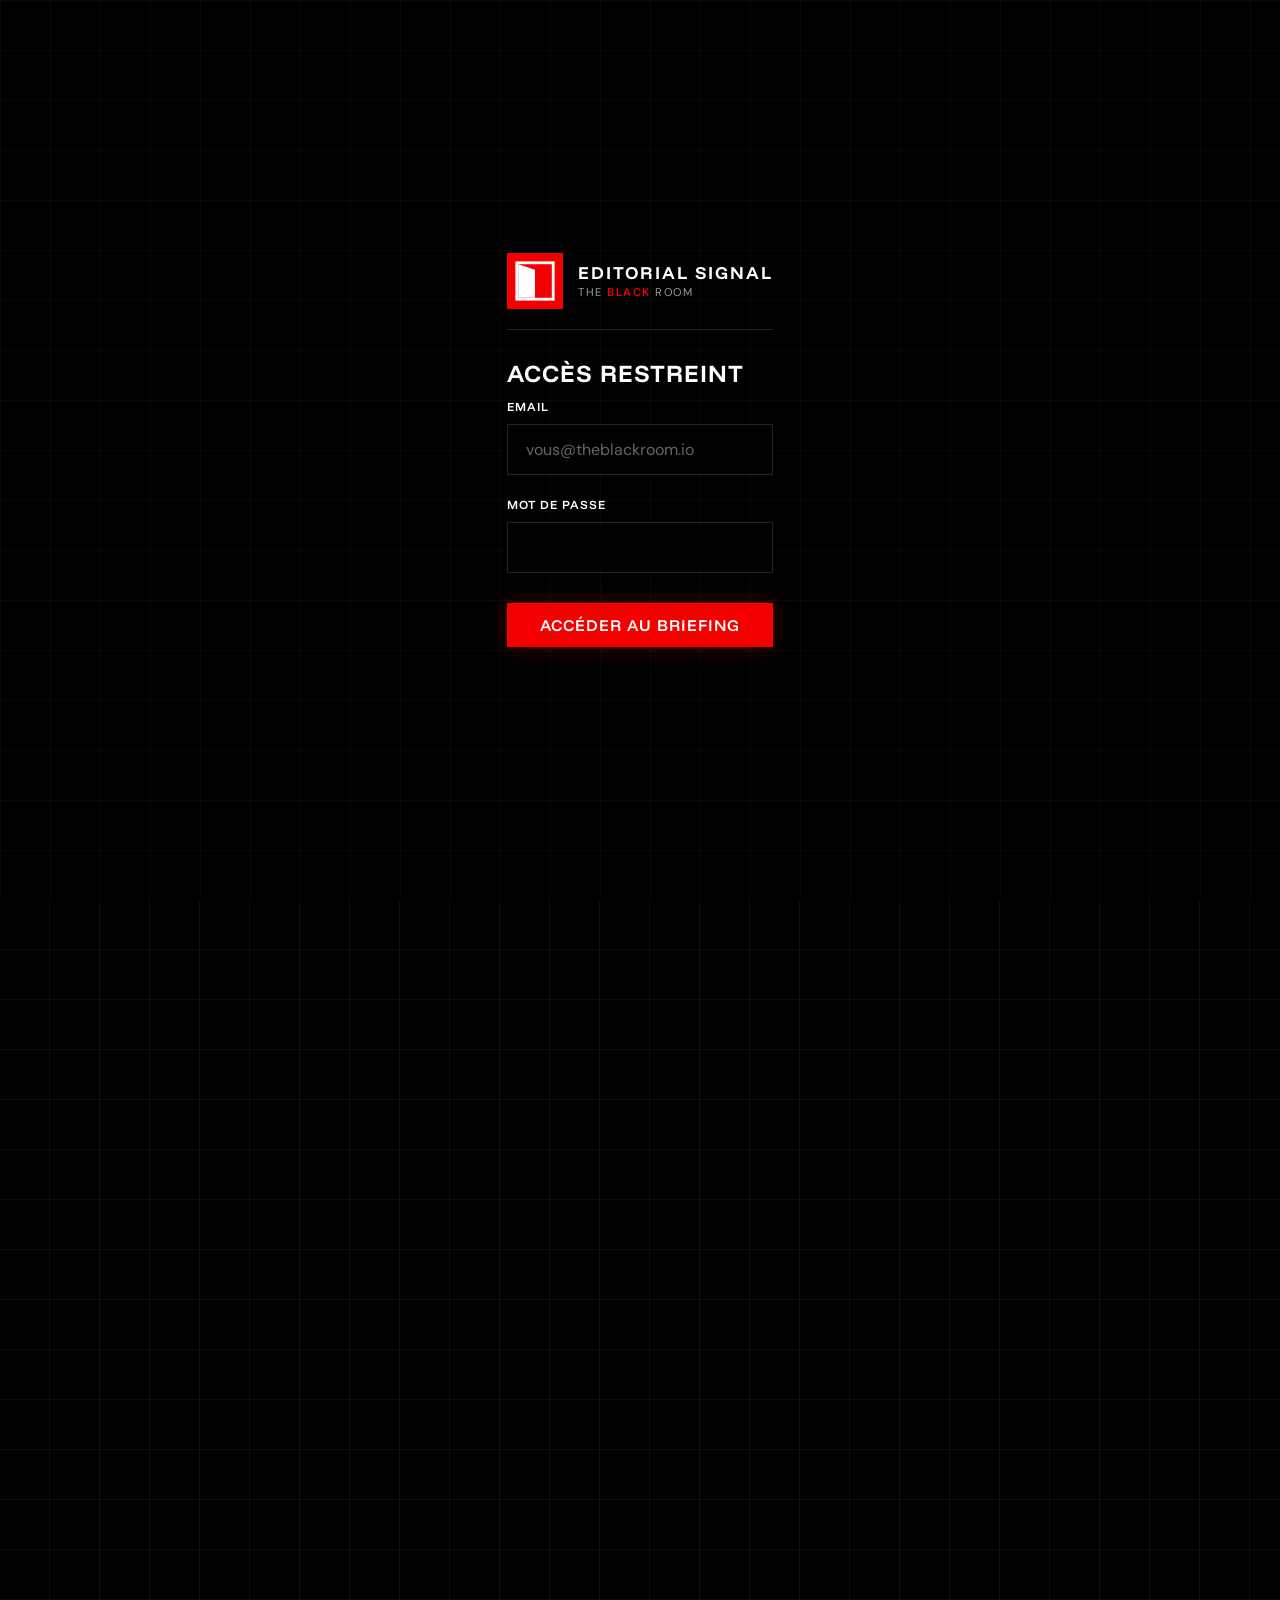
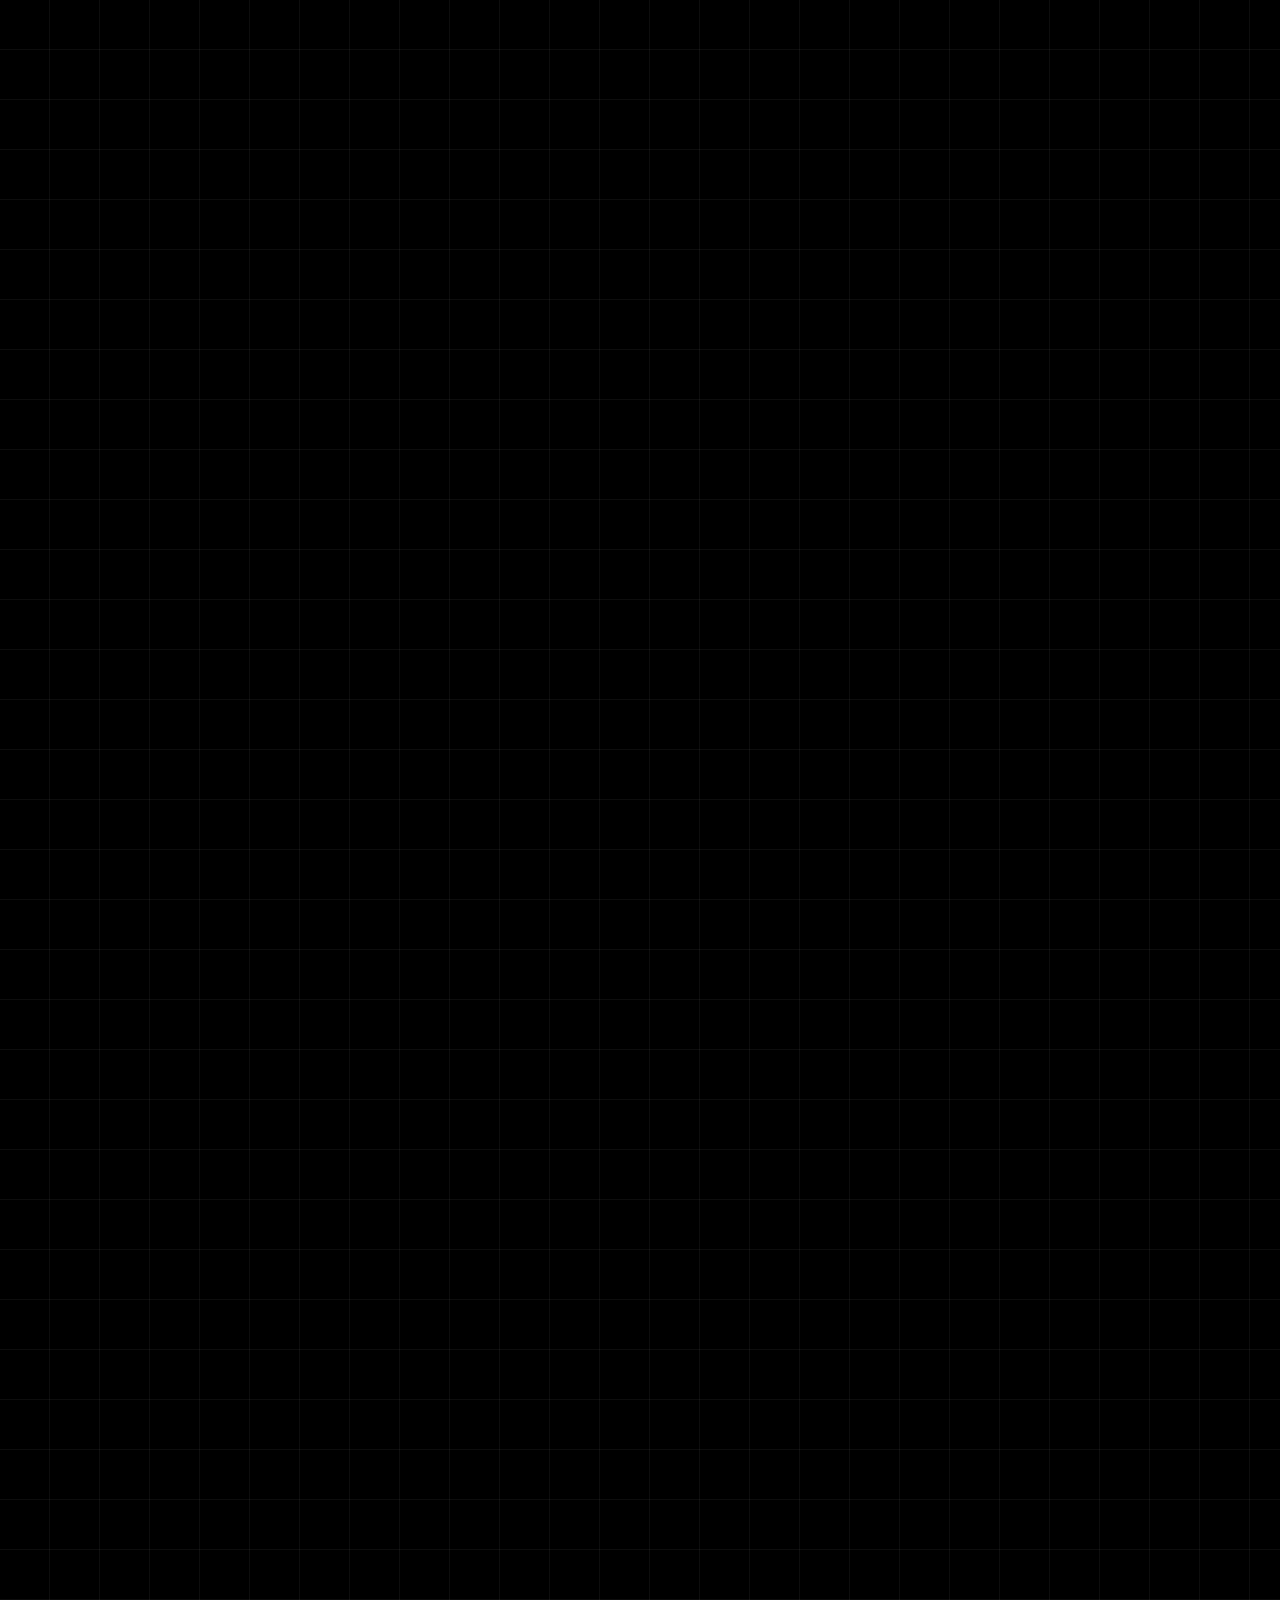
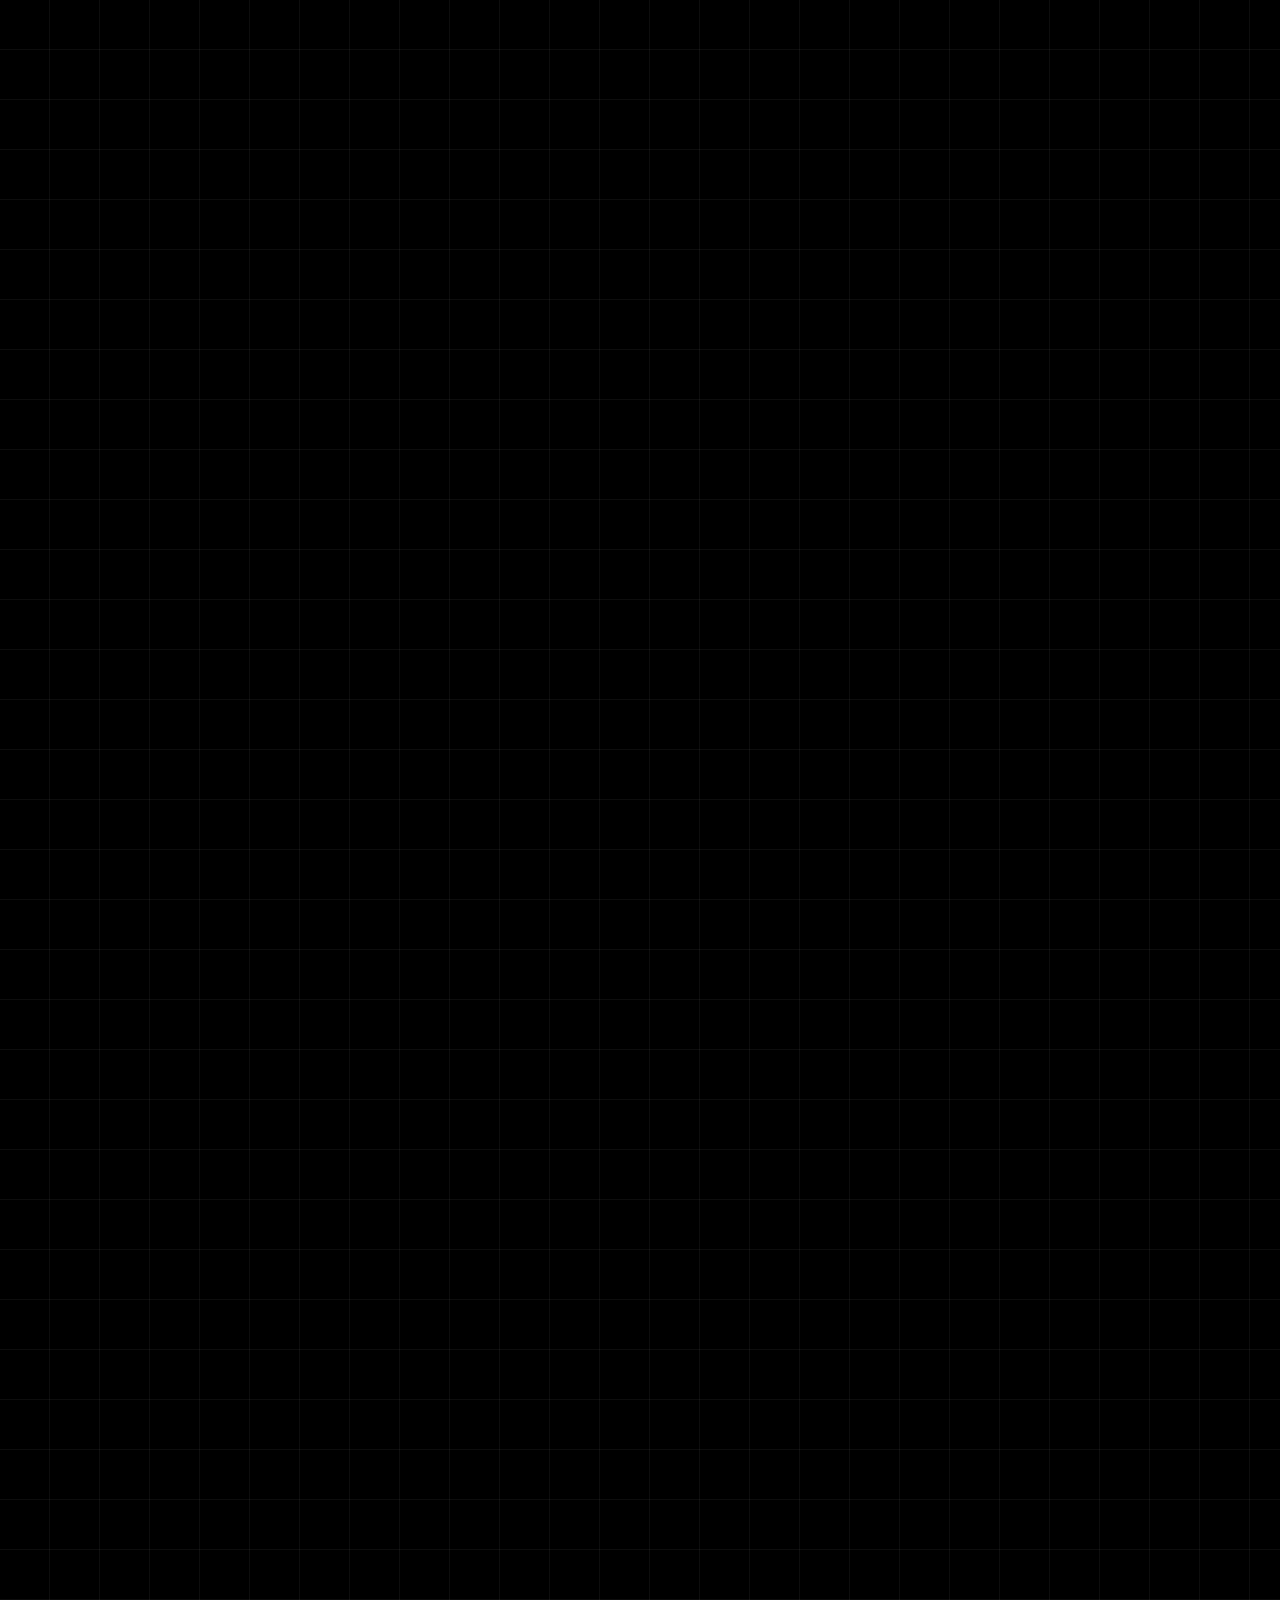
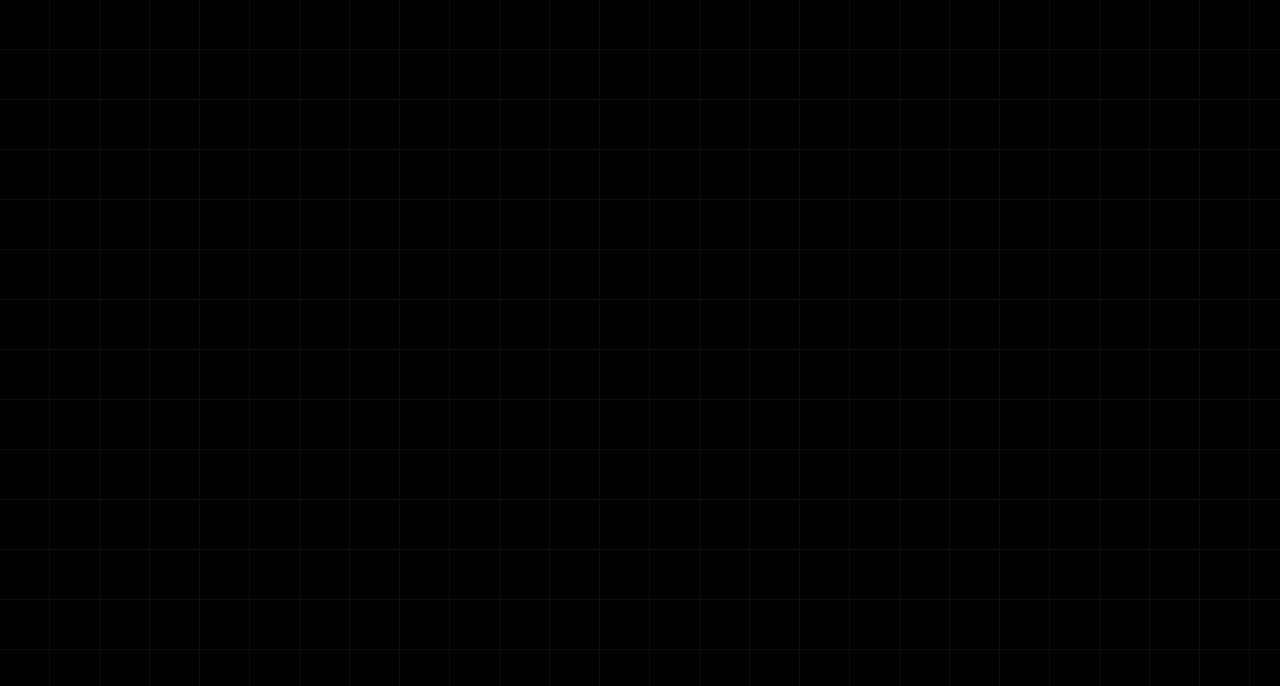
==== categories.html @ ad942243 "feat(ui): nouvelle page Catégories — vue cross-source par thématique Page categories.html : compléme" ====
<!DOCTYPE html>
<html lang="fr">
  <head>
    <meta charset="UTF-8" />
    <meta name="viewport" content="width=device-width, initial-scale=1.0" />
    <title>Tendances par catégorie · Editorial Signal · The Black Room</title>
    <meta
      name="description"
      content="Sujets qui buzzent par grande catégorie — Politique, Sport, Tech, Science, Santé, Divertissement, etc."
    />
    <meta name="theme-color" content="#000000" />
    <link rel="icon" type="image/svg+xml" href="assets/favicon.svg" />
    <link rel="preconnect" href="https://fonts.googleapis.com" />
    <link rel="preconnect" href="https://fonts.gstatic.com" crossorigin />
    <link
      rel="stylesheet"
      href="https://fonts.googleapis.com/css2?family=Funnel+Display:wght@400;500;600;700&family=DM+Sans:wght@300;400;500;600;700&display=swap"
    />
    <link rel="stylesheet" href="styles/tokens.css?v=tbr5" />
    <link rel="stylesheet" href="styles/base.css?v=tbr5" />
    <link rel="stylesheet" href="styles/components.css?v=tbr11" />
    <link rel="stylesheet" href="styles/tendances.css?v=tbr2" />
    <link rel="stylesheet" href="styles/categories.css?v=tbr1" />
    <script>
      (function () {
        try {
          var raw = localStorage.getItem("tbr-auth-session");
          var session = raw ? JSON.parse(raw) : null;
          if (!session || typeof session.expires !== "number" || Date.now() >= session.expires) {
            document.documentElement.classList.add("is-locked");
          }
        } catch (e) {
          document.documentElement.classList.add("is-locked");
        }
      })();
    </script>
  </head>
  <body>
    <div class="auth-gate" data-auth-root hidden>
      <div class="auth-gate__backdrop"></div>
      <div class="auth-gate__panel" role="dialog" aria-modal="true" aria-labelledby="auth-title">
        <div class="auth-gate__brand">
          <img class="auth-gate__brand-logo" src="assets/logo-tbr.svg" alt="" />
          <div class="auth-gate__brand-text">
            <span class="auth-gate__brand-product">Editorial Signal</span>
            <span class="auth-gate__brand-tag">The <em>Black</em> Room</span>
          </div>
        </div>
        <h1 class="auth-gate__title" id="auth-title">Accès restreint</h1>
        <form class="auth-gate__form" data-auth-form>
          <label class="auth-gate__field">
            <span class="auth-gate__label">Email</span>
            <input class="auth-gate__input" type="email" name="email" required autocomplete="email" placeholder="vous@theblackroom.io" />
          </label>
          <label class="auth-gate__field">
            <span class="auth-gate__label">Mot de passe</span>
            <input class="auth-gate__input" type="password" name="password" required autocomplete="current-password" />
          </label>
          <p class="auth-gate__error" data-auth-error hidden></p>
          <button class="btn btn--primary auth-gate__submit" type="submit">Accéder au briefing</button>
        </form>
      </div>
    </div>

    <header class="shell-header">
      <a class="brand" href="index.html" aria-label="The Black Room — Editorial Signal">
        <img class="brand__logo" src="assets/logo-tbr.svg" alt="" />
        <span class="brand__text">
          <span class="brand__product">Editorial Signal</span>
          <span class="brand__byline">The <em>Black</em> Room</span>
        </span>
      </a>
      <nav class="shell-nav" aria-label="Navigation principale">
        <a class="shell-nav__link" href="index.html">Flux global</a>
        <a class="shell-nav__link" href="tendances.html">Tendances par source</a>
        <a class="shell-nav__link is-active" href="categories.html">Catégories</a>
        <a class="shell-nav__link" href="projects.html">Projets</a>
      </nav>
      <div class="shell-user">
        <span class="shell-user__role">Rédac chef</span>
        <button class="shell-user__avatar" type="button" data-auth-logout title="Cliquer pour se déconnecter"></button>
      </div>
    </header>

    <main class="tendances">
      <section class="tendances-hero">
        <div class="tendances-hero__intro">
          <p class="tendances-hero__eyebrow">Tendances par catégorie · 30 mai 2026</p>
          <h1 class="tendances-hero__title">
            Ce qui buzze <em>par thématique</em>
          </h1>
          <p class="tendances-hero__lede">
            Vue cross-source par grande catégorie éditoriale — chaque onglet
            agrège tous les items des 8 sources qui couvrent la thématique.
          </p>
        </div>
      </section>

      <!-- Barre de recherche (réutilisée depuis tendances.css) -->
      <div class="source-search">
        <svg class="source-search__icon" width="16" height="16" viewBox="0 0 16 16" fill="none" aria-hidden="true">
          <circle cx="7" cy="7" r="5" stroke="currentColor" stroke-width="1.5" />
          <path d="M11 11l3 3" stroke="currentColor" stroke-width="1.5" stroke-linecap="round" />
        </svg>
        <input
          class="source-search__input"
          type="search"
          id="cat-search"
          placeholder="Filtrer par mot-clé dans la catégorie active…"
          autocomplete="off"
          spellcheck="false"
        />
        <button class="source-search__clear" type="button" id="cat-search-clear" aria-label="Effacer la recherche" hidden>✕</button>
      </div>

      <!-- Onglets : un par catégorie (peuplés dynamiquement avec compteurs) -->
      <nav class="cat-tabs" role="tablist" aria-label="Catégories" id="cat-tabs"></nav>

      <!-- Panel : sections par source, items de la catégorie active -->
      <section class="cat-panel" role="tabpanel" id="cat-panel" aria-live="polite">
        <div class="source-panel__loading">Chargement…</div>
      </section>
    </main>

    <script type="module" src="scripts/auth.js?v=tbr5"></script>
    <script type="module" src="scripts/categories.js?v=tbr1"></script>
  </body>
</html>
---- styles/tokens.css ----
/* ===================================================================
   Editorial Signal × The Black Room
   Tokens de design — palette, typographie, espacements, animations.

   Source de vérité : https://theblackroom.io/ressources/DESIGN_SYSTEM.md
   =================================================================== */

:root {
  /* ── Couleurs principales ── */
  --primary-color: #F50000;
  --primary-hover: #CC0000;

  /* ── Statuts / accents néon ── */
  --success-color:  #00FF00;
  --warning-color:  #FFAA00;
  --info-color:     #00FFFF;
  --danger-color:   #F50000;
  --accent-magenta: #FF00FF;

  /* ── Backgrounds (sombre → moins sombre) ── */
  --bg-color:    #000000;
  --card-bg:     #0A0A0A;
  --summary-bg:  #0D0D0D;
  --header-bg:   #111111;

  /* ── Textes ── */
  --text-primary:   #FFFFFF;
  --text-secondary: #999999;
  --text-tertiary:  #666666;

  /* ── Bordures ── */
  --border-color:  #222222;
  --border-hover:  #333333;
  --border-strong: #444444;

  /* ── Ombres ── */
  --shadow:    0 4px 24px rgba(0, 0, 0, 0.4);
  --shadow-lg: 0 8px 40px rgba(0, 0, 0, 0.6);
  --glow-primary:        0 0 20px rgba(245, 0, 0, 0.3);
  --glow-primary-strong: 0 0 30px rgba(245, 0, 0, 0.5);

  /* ── Grille de fond ── */
  --grid-color: rgba(255, 255, 255, 0.05);

  /* ── Aliases legacy pour ne pas casser les classes JS ── */
  --bg-1:        var(--bg-color);
  --surface-1:   var(--card-bg);
  --surface-2:   var(--summary-bg);
  --surface-3:   var(--header-bg);
  --surface-4:   #1A1A1A;
  --border:      var(--border-color);
  --accent:      var(--primary-color);
  --accent-soft: rgba(245, 0, 0, 0.15);
  --accent-tint: rgba(245, 0, 0, 0.08);
  --success:     var(--success-color);
  --success-tint: rgba(0, 255, 0, 0.10);
  --warning:     var(--warning-color);
  --warning-tint: rgba(255, 170, 0, 0.10);
  --danger:      var(--danger-color);
  --danger-tint: rgba(245, 0, 0, 0.10);
  --text-1: var(--text-primary);
  --text-2: #BFBFBF;
  --text-3: var(--text-secondary);
  --text-4: var(--text-tertiary);
  --text-5: #444;
  --border-glow: rgba(245, 0, 0, 0.4);

  /* ── Typographie ── */
  --font-display: "Funnel Display", "Inter", -apple-system, BlinkMacSystemFont, sans-serif;
  --font-body:    "DM Sans", -apple-system, BlinkMacSystemFont, "Segoe UI", sans-serif;
  --font-mono:    "DM Sans", ui-monospace, "SF Mono", Menlo, monospace;
  /* Aliases legacy */
  --font-serif: var(--font-display);
  --font-sans:  var(--font-body);

  /* Hiérarchie typographique TBR */
  --fs-h1: 3.5rem;
  --fs-h2: 2rem;
  --fs-h3: 1.5rem;
  --fs-tab: 1.1rem;
  --fs-base: 1rem;
  --fs-sm: 0.875rem;
  --fs-xs: 0.75rem;

  /* Aliases legacy (fluid scale, conservés pour transition) */
  --text-xs: 0.75rem;
  --text-sm: 0.875rem;
  --text-base: 1rem;
  --text-md: 1.125rem;
  --text-lg: 1.5rem;
  --text-xl: 2rem;
  --text-2xl: 2.5rem;
  --text-3xl: 3rem;
  --text-display: 3.5rem;

  --leading-tight: 1.1;
  --leading-snug: 1.25;
  --leading-normal: 1.5;
  --leading-loose: 1.6;

  --tracking-tight: 0;
  --tracking-snug: 0;
  --tracking-wide: 1px;
  --tracking-mega: 1px;

  /* ── Espacement (multiples de 5px) ── */
  --space-xs:  5px;
  --space-sm:  10px;
  --space-md:  15px;
  --space-lg:  20px;
  --space-xl:  25px;
  --space-2xl: 30px;
  --space-3xl: 40px;
  --space-4xl: 60px;
  /* Aliases legacy */
  --space-1: 5px;
  --space-2: 10px;
  --space-3: 15px;
  --space-4: 20px;
  --space-5: 25px;
  --space-6: 30px;
  --space-7: 40px;
  --space-8: 60px;
  --space-9: 80px;
  --space-10: 100px;

  /* ── Radius (sharp edges partout) ── */
  --radius-xs:   0;
  --radius-sm:   0;
  --radius-md:   0;
  --radius-lg:   0;
  --radius-xl:   0;
  --radius-pill: 0;

  /* ── Durées + easings ── */
  --duration-fast:   150ms;
  --duration-normal: 300ms;
  --duration-slow:   500ms;
  --ease-out-expo: cubic-bezier(0.16, 1, 0.3, 1);
  --ease-in-out:   ease;

  /* ── Layout ── */
  --shell-header-h: 80px;
  --content-max: 1200px;
  --content-pad-x: 20px;

  /* Aliases shadow legacy */
  --shadow-1: var(--shadow);
  --shadow-2: var(--shadow-lg);
  --shadow-glow: var(--glow-primary);
}
---- styles/base.css ----
/* ===================================================================
   Base — reset, typographie, shell header, boutons.
   Conforme au design system The Black Room.
   =================================================================== */

*,
*::before,
*::after {
  box-sizing: border-box;
}

html,
body {
  margin: 0;
  padding: 0;
}

html {
  background: var(--bg-color);
  color: var(--text-primary);
  font-family: var(--font-body);
  font-size: 16px;
  -webkit-font-smoothing: antialiased;
  -moz-osx-font-smoothing: grayscale;
  text-rendering: optimizeLegibility;
}

body {
  min-height: 100vh;
  font-size: var(--fs-base);
  font-weight: 400;
  line-height: var(--leading-loose);
  color: var(--text-primary);

  /* Grille de fond TBR — overlay 50×50 */
  background-color: var(--bg-color);
  background-image:
    linear-gradient(var(--grid-color) 1px, transparent 1px),
    linear-gradient(90deg, var(--grid-color) 1px, transparent 1px);
  background-size: 50px 50px;
  background-position: -1px -1px;

  padding: 0;
  overflow-x: hidden;
}

/* Headings : Funnel Display, UPPERCASE par défaut */
h1, h2, h3, h4, h5 {
  margin: 0;
  font-family: var(--font-display);
  font-weight: 700;
  text-transform: uppercase;
  letter-spacing: 1px;
  color: var(--text-primary);
  line-height: var(--leading-tight);
}

h1 { font-size: var(--fs-h1); letter-spacing: 2px; }
h2 { font-size: var(--fs-h2); }
h3 { font-size: var(--fs-h3); }

p {
  margin: 0;
  color: var(--text-primary);
}

a {
  color: inherit;
  text-decoration: none;
  transition: color var(--duration-fast) ease;
}

a:hover {
  color: var(--primary-color);
}

button {
  font-family: inherit;
  font-size: inherit;
  color: inherit;
  background: none;
  border: none;
  cursor: pointer;
  padding: 0;
}

ul {
  margin: 0;
  padding: 0;
  list-style: none;
}

strong {
  font-weight: 700;
  color: var(--text-primary);
}

em {
  font-style: normal;
  color: var(--primary-color);
}

::selection {
  background: var(--primary-color);
  color: var(--text-primary);
}

/* ===================================================================
   Shell header — sticky, fond noir avec bordure néon en bas
   =================================================================== */

.shell-header {
  position: sticky;
  top: 0;
  z-index: 50;
  display: grid;
  grid-template-columns: auto 1fr auto;
  align-items: center;
  gap: var(--space-2xl);
  min-height: var(--shell-header-h);
  padding: var(--space-md) var(--space-lg);
  background: rgba(0, 0, 0, 0.92);
  backdrop-filter: blur(12px);
  -webkit-backdrop-filter: blur(12px);
  border-bottom: 1px solid var(--border-color);
}

.shell-header::after {
  content: "";
  position: absolute;
  inset: auto 0 -1px 0;
  height: 1px;
  background: linear-gradient(
    90deg,
    transparent 0%,
    var(--primary-color) 40%,
    var(--primary-color) 60%,
    transparent 100%
  );
  opacity: 0.5;
}

/* ── Brand : logo TBR + texte ── */

.brand {
  display: inline-flex;
  align-items: center;
  gap: var(--space-md);
  font-family: var(--font-display);
  text-transform: uppercase;
  letter-spacing: 1px;
}

.brand__logo {
  width: 44px;
  height: 44px;
  max-width: 44px;
  max-height: 44px;
  min-width: 44px;
  flex-shrink: 0;
  display: block;
  object-fit: contain;
}

.brand__text {
  display: flex;
  flex-direction: column;
  line-height: 1;
}

.brand__product {
  font-size: 1.05rem;
  font-weight: 700;
  color: var(--text-primary);
  letter-spacing: 2px;
}

.brand__byline {
  font-family: var(--font-body);
  font-size: 0.65rem;
  font-weight: 400;
  letter-spacing: 1.5px;
  color: var(--text-secondary);
  text-transform: uppercase;
  margin-top: 4px;
}

.brand__byline em {
  color: var(--primary-color);
  font-style: normal;
  font-weight: 600;
}

/* ── Navigation principale ── */

.shell-nav {
  display: flex;
  align-items: center;
  gap: var(--space-xs);
  border: 1px solid var(--border-color);
  background: var(--card-bg);
}

.shell-nav__link {
  position: relative;
  padding: 12px 20px;
  font-family: var(--font-display);
  font-size: var(--fs-sm);
  font-weight: 600;
  text-transform: uppercase;
  letter-spacing: 1px;
  color: var(--text-secondary);
  border-bottom: 2px solid transparent;
  white-space: nowrap;
  transition: all var(--duration-fast) ease;
}

.shell-nav__link:hover {
  color: var(--text-primary);
  background: rgba(255, 255, 255, 0.03);
}

.shell-nav__link.is-active {
  color: var(--primary-color);
  background: rgba(245, 0, 0, 0.08);
  border-bottom-color: var(--primary-color);
}

/* ── Bloc utilisateur ── */

.shell-user {
  display: inline-flex;
  align-items: center;
  gap: var(--space-md);
}

.shell-user__role {
  font-family: var(--font-display);
  font-size: var(--fs-xs);
  font-weight: 600;
  text-transform: uppercase;
  letter-spacing: 1px;
  color: var(--text-secondary);
}

.shell-user__avatar {
  display: inline-flex;
  align-items: center;
  justify-content: center;
  width: 38px;
  height: 38px;
  background: var(--header-bg);
  border: 1px solid var(--border-strong);
  color: var(--text-primary);
  font-family: var(--font-display);
  font-size: 0.85rem;
  font-weight: 700;
  letter-spacing: 1px;
}

/* ===================================================================
   Buttons — primaire rouge avec glow, secondaire ghost
   =================================================================== */

.btn {
  display: inline-flex;
  align-items: center;
  justify-content: center;
  gap: var(--space-sm);
  height: 44px;
  padding: 0 24px;
  background: transparent;
  color: var(--text-primary);
  font-family: var(--font-display);
  font-size: var(--fs-base);
  font-weight: 600;
  text-transform: uppercase;
  letter-spacing: 1px;
  border: 1px solid var(--border-color);
  cursor: pointer;
  transition: all var(--duration-normal) ease;
}

.btn:hover {
  background: rgba(255, 255, 255, 0.05);
  border-color: var(--border-strong);
}

.btn:active {
  transform: translateY(0);
}

.btn--primary {
  background: var(--primary-color);
  color: #fff;
  border-color: var(--primary-color);
  box-shadow: var(--glow-primary);
}

.btn--primary:hover {
  background: var(--primary-hover);
  border-color: var(--primary-hover);
  transform: translateY(-2px);
  box-shadow: var(--glow-primary-strong);
}

.btn--ghost {
  background: transparent;
  color: var(--text-primary);
  border-color: var(--border-color);
}

.btn--ghost:hover {
  background: rgba(255, 255, 255, 0.05);
  border-color: var(--border-strong);
}

.btn--danger {
  background: var(--danger-color);
  color: #fff;
  border-color: var(--danger-color);
  box-shadow: var(--glow-primary);
}

.btn--sm {
  height: 36px;
  padding: 0 16px;
  font-size: var(--fs-xs);
}

.btn--icon {
  width: 44px;
  padding: 0;
}

/* ===================================================================
   Utilities
   =================================================================== */

.eyebrow {
  display: inline-flex;
  align-items: center;
  gap: var(--space-sm);
  font-family: var(--font-display);
  font-size: var(--fs-xs);
  font-weight: 600;
  text-transform: uppercase;
  letter-spacing: 1px;
  color: var(--text-secondary);
}

.eyebrow::before {
  content: "";
  width: 24px;
  height: 1px;
  background: var(--border-strong);
}

.status-dot {
  width: 8px;
  height: 8px;
  background: var(--success-color);
  box-shadow: 0 0 0 4px rgba(0, 255, 0, 0.15);
  animation: pulse-dot 2s ease-in-out infinite;
  flex-shrink: 0;
}

@keyframes pulse-dot {
  0%, 100% { box-shadow: 0 0 0 4px rgba(0, 255, 0, 0.15); }
  50%      { box-shadow: 0 0 0 7px rgba(0, 255, 0, 0.05); }
}

.content {
  max-width: var(--content-max);
  margin: 0 auto;
  padding: 0 var(--content-pad-x);
}

/* ===================================================================
   Animations TBR
   =================================================================== */

@keyframes fadeIn {
  from { opacity: 0; transform: translateY(10px); }
  to   { opacity: 1; transform: translateY(0); }
}

@keyframes slideIn {
  from { opacity: 0; transform: translateY(30px); }
  to   { opacity: 1; transform: translateY(0); }
}

@keyframes spin {
  to { transform: rotate(360deg); }
}

@media (prefers-reduced-motion: reduce) {
  *,
  *::before,
  *::after {
    animation-duration: 0.001ms !important;
    transition-duration: 0.001ms !important;
  }
}

/* ===================================================================
   Toast (en bas à droite)
   =================================================================== */

.toast-host {
  position: fixed;
  bottom: 24px;
  right: 24px;
  display: flex;
  flex-direction: column;
  gap: var(--space-sm);
  z-index: 100;
  pointer-events: none;
}

.toast {
  padding: 14px 20px;
  background: var(--card-bg);
  border: 1px solid var(--border-strong);
  color: var(--text-primary);
  font-family: var(--font-body);
  font-size: var(--fs-sm);
  box-shadow: var(--shadow);
  opacity: 0;
  transform: translateY(8px);
  transition: opacity var(--duration-normal) ease,
              transform var(--duration-normal) ease;
  max-width: 380px;
  pointer-events: auto;
  border-left: 3px solid var(--primary-color);
}

.toast.is-visible {
  opacity: 1;
  transform: translateY(0);
}

/* ===================================================================
   Responsive
   =================================================================== */

@media (max-width: 880px) {
  .shell-header {
    grid-template-columns: auto auto;
    grid-template-rows: auto auto;
    gap: var(--space-md);
  }
  .shell-nav {
    grid-column: 1 / -1;
    grid-row: 2;
    overflow-x: auto;
    border-left: none;
    border-right: none;
  }
  h1 { font-size: 2.5rem; }
}
---- styles/components.css ----
/* ===================================================================
   Components — score, signals, sujet row, reporter, états.
   Style The Black Room : sharp edges, néons, Funnel Display.
   =================================================================== */

/* ===================================================================
   Score badge — devient un position-badge carré coloré par tier
   =================================================================== */

.score {
  position: relative;
  display: inline-flex;
  align-items: center;
  justify-content: center;
  flex-shrink: 0;
  width: var(--score-w, 64px);
  height: var(--score-h, 44px);
  border: 1px solid var(--score-color, var(--border-hover));
  background: var(--header-bg);
  font-family: var(--font-display);
  font-weight: 700;
  font-size: var(--score-font, 1.1rem);
  color: var(--score-color, var(--text-primary));
  letter-spacing: 1px;
  line-height: 1;
}

.score__ring { display: none; }

.score__value {
  position: relative;
  z-index: 1;
}

/* Tiers via data-attribute */

.score[data-tier="high"] {
  --score-color: var(--success-color);
  background: rgba(0, 255, 0, 0.08);
  box-shadow: inset 0 0 0 1px var(--success-color);
}

.score[data-tier="medium"] {
  --score-color: var(--warning-color);
  background: rgba(255, 170, 0, 0.06);
}

.score[data-tier="low"] {
  --score-color: var(--danger-color);
  background: rgba(245, 0, 0, 0.06);
}

/* Variante grande (hero / mes sujets) */
.score--lg {
  --score-w: 96px;
  --score-h: 96px;
  --score-font: 2rem;
}

.score--lg[data-tier="high"] {
  box-shadow:
    inset 0 0 0 2px var(--success-color),
    0 0 24px rgba(0, 255, 0, 0.18);
}

.score--lg[data-tier="medium"] {
  box-shadow: inset 0 0 0 2px var(--warning-color);
}

.score--lg[data-tier="low"] {
  box-shadow: inset 0 0 0 2px var(--danger-color);
}

.score--lg::after {
  content: attr(data-label);
  position: absolute;
  bottom: -22px;
  left: 50%;
  transform: translateX(-50%);
  font-family: var(--font-display);
  font-size: 0.65rem;
  font-weight: 600;
  letter-spacing: 1px;
  text-transform: uppercase;
  color: var(--text-secondary);
  white-space: nowrap;
}

.score--xs {
  --score-w: 44px;
  --score-h: 28px;
  --score-font: 0.85rem;
}

/* ===================================================================
   Signal badge (ex-pill) — type-badge néon
   =================================================================== */

.signal {
  display: inline-flex;
  align-items: center;
  gap: 8px;
  height: 28px;
  padding: 0 12px;
  background: rgba(255, 255, 255, 0.04);
  border: 1px solid var(--border-color);
  font-family: var(--font-display);
  font-size: var(--fs-xs);
  font-weight: 600;
  text-transform: uppercase;
  letter-spacing: 0.5px;
  color: var(--text-secondary);
  white-space: nowrap;
  transition: all var(--duration-fast) ease;
}

.signal:hover {
  border-color: var(--border-strong);
}

.signal__dot {
  width: 6px;
  height: 6px;
  flex-shrink: 0;
  border-radius: 0;
}

.signal__label {
  color: var(--text-secondary);
}

.signal__value {
  font-family: var(--font-body);
  font-size: 0.75rem;
  font-weight: 600;
  text-transform: none;
  letter-spacing: 0;
  color: var(--text-primary);
}

/* ===================================================================
   Variantes par source — couleurs iconiques de marque pour que le
   rédacteur identifie d'un coup d'œil l'origine du signal :

     discover  → vert (signal éditorial validé)
     gnews     → bleu Google #4285F4
     reddit    → orange Reddit #FF4500
     msn       → cyan Microsoft #00A4EF
     youtube   → rouge YouTube #FF0033
     trends    → jaune Google Trends #FBBC04
     wiki      → blanc neutre
     x         → cyan néon
   =================================================================== */

/* DISCOVER — vert success (signal Discover = objectif final du produit) */
.signal[data-source="discover"],
.signal[data-source="gsc"] {  /* fallback ancien snapshot */
  background: rgba(0, 255, 0, 0.08);
  border-color: var(--success-color);
  color: var(--success-color);
}
.signal[data-source="discover"] .signal__dot,
.signal[data-source="discover"] .signal__label,
.signal[data-source="discover"] .signal__value,
.signal[data-source="gsc"] .signal__dot,
.signal[data-source="gsc"] .signal__label,
.signal[data-source="gsc"] .signal__value { color: var(--success-color); }
.signal[data-source="discover"] .signal__dot,
.signal[data-source="gsc"] .signal__dot { background: var(--success-color); }

/* GOOGLE NEWS — bleu Google #4285F4 */
.signal[data-source="gnews"] {
  background: rgba(66, 133, 244, 0.10);
  border-color: #4285F4;
  color: #5C9CFF;
}
.signal[data-source="gnews"] .signal__label,
.signal[data-source="gnews"] .signal__value { color: #5C9CFF; }
.signal[data-source="gnews"] .signal__dot { background: #4285F4; }

/* REDDIT — orange Reddit officiel #FF4500 */
.signal[data-source="reddit"] {
  background: rgba(255, 69, 0, 0.10);
  border-color: #FF4500;
  color: #FF7849;
}
.signal[data-source="reddit"] .signal__label,
.signal[data-source="reddit"] .signal__value { color: #FF7849; }
.signal[data-source="reddit"] .signal__dot { background: #FF4500; }

/* MSN — cyan Microsoft #00A4EF */
.signal[data-source="msn"] {
  background: rgba(0, 164, 239, 0.08);
  border-color: #00A4EF;
  color: #4DC3FF;
}
.signal[data-source="msn"] .signal__label,
.signal[data-source="msn"] .signal__value { color: #4DC3FF; }
.signal[data-source="msn"] .signal__dot { background: #00A4EF; }

/* YOUTUBE — rouge YouTube #FF0033 (légèrement décalé du primary TBR pour
   éviter la confusion avec Trends/accent général) */
.signal[data-source="youtube"] {
  background: rgba(255, 0, 51, 0.08);
  border-color: #FF0033;
  color: #FF4D6E;
}
.signal[data-source="youtube"] .signal__label,
.signal[data-source="youtube"] .signal__value { color: #FF4D6E; }
.signal[data-source="youtube"] .signal__dot { background: #FF0033; }

/* GOOGLE TRENDS — jaune Google Trends #FBBC04 */
.signal[data-source="trends"] {
  background: rgba(251, 188, 4, 0.08);
  border-color: #FBBC04;
  color: #FFD24F;
}
.signal[data-source="trends"] .signal__label,
.signal[data-source="trends"] .signal__value { color: #FFD24F; }
.signal[data-source="trends"] .signal__dot { background: #FBBC04; }

/* WIKIMEDIA — blanc neutre */
.signal[data-source="wiki"] {
  background: rgba(255, 255, 255, 0.04);
  border-color: var(--border-strong);
}
.signal[data-source="wiki"] .signal__dot { background: var(--text-primary); }

/* X (ex-Twitter) — cyan néon */
.signal[data-source="x"] {
  background: rgba(0, 255, 255, 0.06);
  border-color: var(--info-color);
  color: var(--info-color);
}
.signal[data-source="x"] .signal__label,
.signal[data-source="x"] .signal__value { color: var(--info-color); }
.signal[data-source="x"] .signal__dot { background: var(--info-color); }

/* NEWS (fallback ancien) — orange neutre */
.signal[data-source="news"] {
  background: rgba(255, 170, 0, 0.08);
  border-color: var(--warning-color);
  color: var(--warning-color);
}
.signal[data-source="news"] .signal__label,
.signal[data-source="news"] .signal__value { color: var(--warning-color); }
.signal[data-source="news"] .signal__dot { background: var(--warning-color); }

.signal--hero {
  height: 32px;
  padding: 0 14px;
  font-size: 0.8rem;
}

/* ===================================================================
   Reporter chip / card — avatar carré + nom Funnel Display
   =================================================================== */

.reporter {
  display: inline-flex;
  align-items: center;
  gap: var(--space-sm);
  min-width: 0;
}

.reporter__avatar {
  width: 36px;
  height: 36px;
  flex-shrink: 0;
  display: inline-flex;
  align-items: center;
  justify-content: center;
  background: var(--header-bg);
  border: 1px solid var(--border-strong);
  font-family: var(--font-display);
  font-size: 0.8rem;
  font-weight: 700;
  letter-spacing: 1px;
  color: var(--text-primary);
}

.reporter__body {
  min-width: 0;
  display: flex;
  flex-direction: column;
  gap: 2px;
}

.reporter__name {
  font-family: var(--font-display);
  font-size: var(--fs-sm);
  font-weight: 600;
  text-transform: uppercase;
  letter-spacing: 0.5px;
  color: var(--text-primary);
  white-space: nowrap;
  overflow: hidden;
  text-overflow: ellipsis;
}

.reporter__theme {
  font-family: var(--font-body);
  font-size: 0.7rem;
  color: var(--text-secondary);
  white-space: nowrap;
  letter-spacing: 0;
  text-transform: none;
}

.reporter__theme strong {
  color: var(--success-color);
  font-family: var(--font-display);
  font-size: 0.7rem;
  font-weight: 700;
  margin-right: 4px;
}

.reporter--lg .reporter__avatar {
  width: 48px;
  height: 48px;
  font-size: 0.95rem;
}

.reporter--lg .reporter__name {
  font-size: var(--fs-base);
}

/* ===================================================================
   Sujet row — élément central scannable
   =================================================================== */

.sujet {
  position: relative;
  display: grid;
  grid-template-columns: 44px 64px minmax(0, 1fr) auto;
  gap: var(--space-lg);
  align-items: center;
  padding: var(--space-lg) var(--space-xl);
  background: var(--card-bg);
  border: 1px solid var(--border-color);
  transition: all var(--duration-normal) ease;
  cursor: pointer;
}

.sujet:hover {
  border-color: var(--border-hover);
  background: #0E0E0E;
}

.sujet.is-expanded {
  border-color: var(--primary-color);
  box-shadow: 0 0 0 1px var(--primary-color), var(--glow-primary);
  background: #0C0C0C;
}

.sujet__rank {
  font-family: var(--font-display);
  font-size: 1.25rem;
  font-weight: 700;
  color: var(--primary-color);
  letter-spacing: 1px;
}

/* Article Discover non-promu en sujet MSN : marqueur visuel distinct
   pour ne pas le confondre avec un sujet scoré globalement. */
.sujet--discover-only {
  border-style: dashed;
  background: rgba(245, 0, 0, 0.02);
}

.sujet__rank--discover {
  font-size: 0.7rem;
  color: var(--text-secondary);
  letter-spacing: 1.5px;
  align-self: center;
}

.sujet__discover-score {
  font-family: var(--font-display);
  display: flex;
  flex-direction: column;
  align-items: center;
  justify-content: center;
  padding: 6px 10px;
  border: 1px solid rgba(245, 0, 0, 0.4);
  background: rgba(245, 0, 0, 0.05);
  min-width: 56px;
}

.sujet__discover-score-value {
  font-size: 1.1rem;
  font-weight: 700;
  color: var(--primary-color);
  line-height: 1;
}

.sujet__discover-score-label {
  font-size: 0.55rem;
  text-transform: uppercase;
  letter-spacing: 1px;
  color: var(--text-secondary);
  margin-top: 2px;
}

.sujet__title--link {
  text-decoration: none;
  color: var(--text-primary);
  transition: color 150ms ease-out;
}

.sujet__title--link:hover {
  color: var(--primary-color);
}

.sujet__head {
  min-width: 0;
  display: flex;
  flex-direction: column;
  gap: var(--space-sm);
}

.sujet__title {
  font-family: var(--font-body);
  font-size: 1.05rem;
  line-height: 1.35;
  color: var(--text-primary);
  font-weight: 500;
  text-transform: none;
  letter-spacing: 0;
  overflow: hidden;
  text-overflow: ellipsis;
  display: -webkit-box;
  -webkit-line-clamp: 2;
  -webkit-box-orient: vertical;
}

.sujet__meta {
  display: flex;
  align-items: center;
  gap: var(--space-md);
  font-size: var(--fs-xs);
  flex-wrap: wrap;
}

.sujet__theme {
  font-family: var(--font-display);
  font-size: var(--fs-xs);
  font-weight: 600;
  text-transform: uppercase;
  letter-spacing: 1px;
  color: var(--text-secondary);
}

.sujet__signals {
  display: flex;
  gap: 6px;
  align-items: center;
  flex-wrap: nowrap;
}

.sujet__reporter {
  min-width: 180px;
}

.sujet__chevron {
  width: 36px;
  height: 36px;
  display: inline-flex;
  align-items: center;
  justify-content: center;
  background: rgba(255, 255, 255, 0.04);
  border: 1px solid var(--border-color);
  color: var(--text-secondary);
  transition: all var(--duration-normal) ease;
}

.sujet:hover .sujet__chevron {
  color: var(--text-primary);
  border-color: var(--border-hover);
}

.sujet.is-expanded .sujet__chevron {
  transform: rotate(180deg);
  color: var(--primary-color);
  border-color: var(--primary-color);
}

/* Expanded detail */

.sujet__detail {
  grid-column: 1 / -1;
  display: none;
  margin-top: var(--space-lg);
  padding-top: var(--space-xl);
  border-top: 1px solid var(--border-color);
}

.sujet.is-expanded .sujet__detail {
  display: grid;
  grid-template-columns: 1fr;
  gap: var(--space-xl);
  animation: fadeIn var(--duration-slow) ease;
}

.detail-col__label {
  font-family: var(--font-display);
  font-size: 0.7rem;
  font-weight: 600;
  text-transform: uppercase;
  letter-spacing: 1px;
  color: var(--text-secondary);
  margin-bottom: var(--space-md);
  display: block;
}

.detail-rationale {
  font-family: var(--font-body);
  font-size: var(--fs-base);
  line-height: 1.5;
  color: var(--text-primary);
  font-weight: 400;
  padding: var(--space-md) var(--space-lg);
  background: rgba(245, 0, 0, 0.04);
  border-left: 2px solid var(--primary-color);
}

.detail-sources {
  display: flex;
  flex-direction: column;
  gap: 2px;
  margin-top: var(--space-xl);
}

.detail-source-row {
  display: grid;
  grid-template-columns: 140px 1fr 100px;
  align-items: center;
  gap: var(--space-md);
  padding: 10px 0;
  border-bottom: 1px solid var(--border-color);
  font-family: var(--font-body);
  font-size: var(--fs-xs);
}

.detail-source-row:last-child {
  border-bottom: none;
}

.detail-source-row__name {
  display: inline-flex;
  align-items: center;
  gap: 8px;
  color: var(--text-secondary);
  font-family: var(--font-display);
  font-weight: 600;
  text-transform: uppercase;
  letter-spacing: 1px;
}

.detail-source-row__bar {
  position: relative;
  height: 6px;
  background: var(--header-bg);
  overflow: hidden;
}

.detail-source-row__bar::after {
  content: "";
  position: absolute;
  inset: 0 var(--bar-empty, 60%) 0 0;
  background: linear-gradient(90deg, var(--primary-color), #FF3030);
}

.detail-source-row__value {
  color: var(--text-primary);
  text-align: right;
  font-family: var(--font-display);
  font-size: var(--fs-xs);
  font-weight: 600;
  letter-spacing: 1px;
  text-transform: uppercase;
}

.detail-reporter-stack {
  display: flex;
  flex-direction: column;
  gap: var(--space-sm);
}

.detail-reporter-item {
  display: grid;
  grid-template-columns: auto 1fr auto;
  align-items: center;
  gap: var(--space-md);
  padding: 12px 14px;
  background: var(--header-bg);
  border: 1px solid var(--border-color);
  transition: all var(--duration-fast) ease;
}

.detail-reporter-item:hover {
  border-color: var(--border-hover);
}

.detail-reporter-item.is-recommended {
  border-color: var(--primary-color);
  background: rgba(245, 0, 0, 0.05);
}

.detail-reporter-item__score {
  font-family: var(--font-display);
  font-size: 1.05rem;
  font-weight: 700;
  color: var(--success-color);
  letter-spacing: 1px;
}

.detail-reporter-item__choose {
  font-family: var(--font-display);
  font-size: 0.65rem;
  font-weight: 600;
  text-transform: uppercase;
  letter-spacing: 1px;
  color: var(--text-secondary);
}

.detail-reporter-item.is-recommended .detail-reporter-item__choose {
  color: var(--primary-color);
}

.detail-actions {
  grid-column: 1 / -1;
  display: flex;
  justify-content: flex-end;
  gap: var(--space-sm);
  margin-top: var(--space-lg);
  padding-top: var(--space-md);
  border-top: 1px solid var(--border-color);
}

/* ===================================================================
   Counts pill (compteurs hero) — summary-item style
   =================================================================== */

.counts-pill {
  display: inline-flex;
  align-items: baseline;
  gap: 8px;
  padding: 6px 14px;
  background: var(--header-bg);
  border: 1px solid var(--border-color);
  font-family: var(--font-display);
  font-size: var(--fs-xs);
  font-weight: 600;
  text-transform: uppercase;
  letter-spacing: 1px;
  color: var(--text-secondary);
}

.counts-pill strong {
  font-family: var(--font-display);
  font-weight: 700;
  font-size: 1.1rem;
  color: var(--text-primary);
}

.counts-pill--success strong { color: var(--success-color); }
.counts-pill--warning strong { color: var(--warning-color); }
.counts-pill--danger  strong { color: var(--danger-color); }

/* ===================================================================
   Status chip (vue reporter)
   =================================================================== */

.status-chip {
  display: inline-flex;
  align-items: center;
  gap: 8px;
  height: 30px;
  padding: 0 14px;
  background: var(--header-bg);
  border: 1px solid var(--border-color);
  font-family: var(--font-display);
  font-size: var(--fs-xs);
  font-weight: 600;
  text-transform: uppercase;
  letter-spacing: 1px;
  color: var(--text-secondary);
  cursor: pointer;
  transition: all var(--duration-fast) ease;
}

.status-chip:hover {
  color: var(--text-primary);
  border-color: var(--border-strong);
}

.status-chip[data-state="doing"] {
  color: var(--warning-color);
  background: rgba(255, 170, 0, 0.08);
  border-color: var(--warning-color);
}

.status-chip[data-state="done"] {
  color: var(--success-color);
  background: rgba(0, 255, 0, 0.06);
  border-color: var(--success-color);
}

.status-chip__dot {
  width: 6px;
  height: 6px;
  background: currentColor;
}

/* ===================================================================
   States — loading / error pour la liste sujets
   =================================================================== */

.briefing-state {
  display: flex;
  align-items: center;
  gap: var(--space-md);
  padding: var(--space-xl);
  background: var(--card-bg);
  border: 1px solid var(--border-color);
  font-family: var(--font-body);
  font-size: var(--fs-sm);
  color: var(--text-secondary);
}

.briefing-state strong {
  color: var(--text-primary);
  font-family: var(--font-display);
  text-transform: uppercase;
  letter-spacing: 1px;
}

.briefing-state--error {
  flex-direction: column;
  align-items: flex-start;
  gap: var(--space-sm);
  border-color: var(--danger-color);
  background: rgba(245, 0, 0, 0.06);
}

.briefing-state__spinner {
  width: 18px;
  height: 18px;
  border: 2px solid var(--border-strong);
  border-top-color: var(--primary-color);
  border-radius: 50%;
  animation: spin 1s linear infinite;
  flex-shrink: 0;
}

/* ===================================================================
   Auth gate — modal de connexion plein écran
   =================================================================== */

/* Lock body scroll + masque le contenu sous le gate (anti-FOUC) */
html.is-locked,
html.is-locked body {
  overflow: hidden !important;
}

html.is-locked > body > header,
html.is-locked > body > main {
  visibility: hidden;
  pointer-events: none;
}

.auth-gate {
  position: fixed;
  inset: 0;
  z-index: 9999;
  display: none;
  align-items: center;
  justify-content: center;
  padding: var(--space-lg);
  background: rgba(0, 0, 0, 0.95);
  backdrop-filter: blur(10px);
  -webkit-backdrop-filter: blur(10px);
  /* Même grille que body, mais plus subtile */
  background-image:
    linear-gradient(rgba(255, 255, 255, 0.03) 1px, transparent 1px),
    linear-gradient(90deg, rgba(255, 255, 255, 0.03) 1px, transparent 1px);
  background-size: 50px 50px;
  animation: auth-fade-in var(--duration-slow) ease;
}

.auth-gate.is-open,
html.is-locked .auth-gate {
  display: flex;
}

@keyframes auth-fade-in {
  from { opacity: 0; }
  to   { opacity: 1; }
}

.auth-gate__card {
  width: 100%;
  max-width: 460px;
  background: var(--card-bg);
  border: 1px solid var(--border-strong);
  position: relative;
  padding: var(--space-3xl);
  box-shadow: var(--shadow-lg);
  animation: slideIn var(--duration-slow) ease;
}

/* Accent ligne rouge en haut */
.auth-gate__card::before {
  content: "";
  position: absolute;
  inset: 0 0 auto 0;
  height: 2px;
  background: linear-gradient(90deg, transparent, var(--primary-color), transparent);
}

.auth-gate__brand {
  display: flex;
  align-items: center;
  gap: var(--space-md);
  margin-bottom: var(--space-2xl);
  padding-bottom: var(--space-lg);
  border-bottom: 1px solid var(--border-color);
}

.auth-gate__brand-logo {
  width: 56px;
  height: 56px;
  flex-shrink: 0;
}

.auth-gate__brand-text {
  display: flex;
  flex-direction: column;
  line-height: 1;
}

.auth-gate__brand-product {
  font-family: var(--font-display);
  font-size: 1.1rem;
  font-weight: 700;
  text-transform: uppercase;
  letter-spacing: 2px;
  color: var(--text-primary);
}

.auth-gate__brand-tag {
  margin-top: 6px;
  font-family: var(--font-body);
  font-size: 0.7rem;
  font-weight: 400;
  letter-spacing: 1.5px;
  text-transform: uppercase;
  color: var(--text-secondary);
}

.auth-gate__brand-tag em {
  color: var(--primary-color);
  font-style: normal;
  font-weight: 600;
}

.auth-gate__title {
  font-family: var(--font-display);
  font-size: 1.5rem;
  font-weight: 700;
  text-transform: uppercase;
  letter-spacing: 1px;
  color: var(--text-primary);
  margin-bottom: var(--space-sm);
}

.auth-gate__deck {
  font-family: var(--font-body);
  font-size: var(--fs-sm);
  color: var(--text-secondary);
  margin-bottom: var(--space-xl);
  line-height: 1.5;
}

.auth-gate__form {
  display: flex;
  flex-direction: column;
  gap: var(--space-lg);
}

.auth-gate__field {
  display: flex;
  flex-direction: column;
  gap: 8px;
}

.auth-gate__label {
  font-family: var(--font-display);
  font-size: 0.75rem;
  font-weight: 600;
  text-transform: uppercase;
  letter-spacing: 1px;
  color: var(--text-primary);
}

.auth-gate__input {
  width: 100%;
  padding: 14px 18px;
  background: rgba(0, 0, 0, 0.5);
  border: 1px solid var(--border-color);
  color: var(--text-primary);
  font-family: var(--font-body);
  font-size: var(--fs-base);
  transition: all var(--duration-fast) ease;
  -webkit-appearance: none;
  appearance: none;
}

.auth-gate__input:focus {
  outline: none;
  border-color: var(--primary-color);
  background: rgba(0, 0, 0, 0.7);
}

.auth-gate__input::placeholder {
  color: var(--text-tertiary);
}

.auth-gate__error {
  font-family: var(--font-display);
  font-size: var(--fs-xs);
  font-weight: 600;
  text-transform: uppercase;
  letter-spacing: 1px;
  color: var(--danger-color);
  min-height: 0;
  max-height: 0;
  overflow: hidden;
  opacity: 0;
  transition: all var(--duration-fast) ease;
  padding: 0;
}

.auth-gate__error.is-visible {
  min-height: 22px;
  max-height: 100px;
  opacity: 1;
  padding: 10px 14px;
  background: rgba(245, 0, 0, 0.08);
  border-left: 2px solid var(--danger-color);
}

.auth-gate__submit {
  margin-top: var(--space-sm);
  /* Hérite du style .btn .btn--primary */
}

.auth-gate__footer {
  margin-top: var(--space-xl);
  padding-top: var(--space-md);
  border-top: 1px solid var(--border-color);
  font-family: var(--font-body);
  font-size: 0.7rem;
  color: var(--text-tertiary);
  text-align: center;
  line-height: 1.4;
}

@media (max-width: 480px) {
  .auth-gate__card {
    padding: var(--space-xl);
  }
}

/* ===================================================================
   Responsive
   =================================================================== */

@media (max-width: 1080px) {
  .sujet {
    grid-template-columns: 36px 56px minmax(0, 1fr) auto;
  }
}

@media (max-width: 720px) {
  .sujet {
    grid-template-columns: 56px minmax(0, 1fr) auto;
    padding: var(--space-md);
    gap: var(--space-md);
  }
  .sujet__rank { display: none; }
  .sujet__signals { display: none; }
}
---- styles/tendances.css ----
/* ===================================================================
   Tendances par source — page brute, un onglet par signal.
   =================================================================== */

.tendances {
  max-width: 1200px;
  margin: 0 auto;
  padding: var(--space-lg) var(--space-lg) var(--space-xl);
}

.tendances-hero {
  padding: var(--space-xl) 0 var(--space-lg);
  border-bottom: 1px solid var(--border-color);
  margin-bottom: var(--space-lg);
}

.tendances-hero__eyebrow {
  font-family: var(--font-display);
  font-size: 0.7rem;
  font-weight: 600;
  text-transform: uppercase;
  letter-spacing: 2.5px;
  color: var(--primary-color);
  margin: 0 0 var(--space-sm);
}

.tendances-hero__title {
  font-family: var(--font-display);
  font-size: clamp(2rem, 4vw + 1rem, 3.5rem);
  line-height: 1.05;
  margin: 0 0 var(--space-md);
  color: var(--text-primary);
  font-weight: 600;
}

.tendances-hero__title em {
  font-style: italic;
  color: var(--primary-color);
}

.tendances-hero__lede {
  font-family: var(--font-body);
  font-size: 1rem;
  line-height: 1.55;
  color: var(--text-secondary);
  max-width: 720px;
  margin: 0;
}

/* ---------- Barre de recherche ---------- */

.source-search {
  position: relative;
  display: flex;
  align-items: center;
  margin: 0 0 var(--space-md);
  background: var(--card-bg);
  border: 1px solid var(--border-color);
  transition: border-color 150ms ease;
}

.source-search:focus-within {
  border-color: var(--text-primary);
}

.source-search__icon {
  position: absolute;
  left: 14px;
  pointer-events: none;
  color: var(--text-secondary);
}

.source-search__input {
  appearance: none;
  width: 100%;
  background: transparent;
  border: 0;
  padding: 14px 44px 14px 42px;
  font-family: var(--font-body);
  font-size: 0.95rem;
  color: var(--text-primary);
  outline: none;
}

.source-search__input::placeholder {
  color: var(--text-secondary);
  opacity: 0.7;
}

/* Cache la croix native du type=search (WebKit + Edge) */
.source-search__input::-webkit-search-cancel-button,
.source-search__input::-webkit-search-decoration {
  -webkit-appearance: none;
  appearance: none;
}

.source-search__clear {
  appearance: none;
  position: absolute;
  right: 10px;
  width: 26px;
  height: 26px;
  border: 0;
  background: transparent;
  color: var(--text-secondary);
  cursor: pointer;
  font-size: 0.9rem;
  display: flex;
  align-items: center;
  justify-content: center;
  transition: color 150ms ease;
}

.source-search__clear:hover {
  color: var(--primary-color);
}

/* ---------- Onglets : un par source ---------- */

.source-tabs {
  display: grid;
  grid-template-columns: repeat(auto-fit, minmax(140px, 1fr));
  gap: var(--space-xs);
  margin: 0 0 var(--space-lg);
  padding: 0;
  list-style: none;
}

.source-tab {
  appearance: none;
  cursor: pointer;
  background: var(--card-bg);
  border: 1px solid var(--border-color);
  color: var(--text-secondary);
  font-family: var(--font-display);
  font-size: 0.75rem;
  font-weight: 600;
  text-transform: uppercase;
  letter-spacing: 1.2px;
  padding: 12px 14px;
  display: flex;
  align-items: center;
  gap: 8px;
  transition:
    border-color 150ms ease,
    background 150ms ease,
    color 150ms ease;
}

.source-tab:hover {
  border-color: var(--text-secondary);
  color: var(--text-primary);
}

.source-tab.is-active {
  border-color: var(--text-primary);
  background: rgba(255, 255, 255, 0.03);
  color: var(--text-primary);
}

.source-tab__dot {
  display: inline-block;
  width: 8px;
  height: 8px;
  border-radius: 0; /* sharp edges TBR */
  background: var(--text-secondary);
  flex-shrink: 0;
}

.source-tab__name {
  flex-grow: 1;
  text-align: left;
}

.source-tab__count {
  font-family: var(--font-body);
  font-size: 0.7rem;
  font-weight: 500;
  text-transform: none;
  letter-spacing: 0;
  color: var(--text-secondary);
  background: rgba(255, 255, 255, 0.05);
  padding: 2px 6px;
  border-radius: 0;
}

/* Couleur de marque par source (dot + active border) */
.source-tab__dot[data-source-color="discover"] { background: var(--success-color); }
.source-tab__dot[data-source-color="gnews"]    { background: #4285F4; }
.source-tab__dot[data-source-color="reddit"]   { background: #FF4500; }
.source-tab__dot[data-source-color="youtube"]  { background: #FF0033; }
.source-tab__dot[data-source-color="trends"]   { background: #FBBC04; }
.source-tab__dot[data-source-color="wiki"]     { background: var(--text-primary); }
.source-tab__dot[data-source-color="x"]        { background: var(--info-color); }
.source-tab__dot[data-source-color="msn"]      { background: #00A4EF; }

.source-tab.is-active[data-source="discover"] { border-color: var(--success-color); }
.source-tab.is-active[data-source="gnews"]    { border-color: #4285F4; }
.source-tab.is-active[data-source="reddit"]   { border-color: #FF4500; }
.source-tab.is-active[data-source="youtube"]  { border-color: #FF0033; }
.source-tab.is-active[data-source="trends"]   { border-color: #FBBC04; }
.source-tab.is-active[data-source="wiki"]     { border-color: var(--text-primary); }
.source-tab.is-active[data-source="x"]        { border-color: var(--info-color); }
.source-tab.is-active[data-source="msn"]      { border-color: #00A4EF; }

/* ---------- Panel ---------- */

.source-panel {
  background: var(--card-bg);
  border: 1px solid var(--border-color);
  padding: var(--space-lg);
  min-height: 400px;
}

.source-panel__loading,
.source-panel__empty {
  padding: var(--space-xl);
  text-align: center;
  color: var(--text-secondary);
  font-family: var(--font-body);
}

.source-panel__empty strong {
  display: block;
  font-family: var(--font-display);
  font-size: 1.1rem;
  color: var(--text-primary);
  margin-bottom: var(--space-sm);
}

.source-panel__meta {
  display: flex;
  align-items: center;
  gap: var(--space-md);
  margin: 0 0 var(--space-md);
  padding-bottom: var(--space-md);
  border-bottom: 1px solid var(--border-color);
  font-family: var(--font-body);
  font-size: 0.8rem;
  color: var(--text-secondary);
}

.source-panel__meta-pill {
  font-family: var(--font-display);
  font-size: 0.7rem;
  font-weight: 700;
  text-transform: uppercase;
  letter-spacing: 1.2px;
  padding: 4px 10px;
  border: 1px solid var(--text-secondary);
  color: var(--text-primary);
}

.source-panel__meta-pill[data-source-color="discover"] { border-color: var(--success-color); color: var(--success-color); }
.source-panel__meta-pill[data-source-color="gnews"]    { border-color: #4285F4; color: #5C9CFF; }
.source-panel__meta-pill[data-source-color="reddit"]   { border-color: #FF4500; color: #FF7849; }
.source-panel__meta-pill[data-source-color="youtube"]  { border-color: #FF0033; color: #FF4D6E; }
.source-panel__meta-pill[data-source-color="trends"]   { border-color: #FBBC04; color: #FFD24F; }
.source-panel__meta-pill[data-source-color="x"]        { border-color: var(--info-color); color: var(--info-color); }
.source-panel__meta-pill[data-source-color="msn"]      { border-color: #00A4EF; color: #4DC3FF; }

.source-panel__meta-time {
  margin-left: auto;
}

/* ---------- Liste générique ---------- */

.source-list {
  list-style: none;
  margin: 0;
  padding: 0;
  display: flex;
  flex-direction: column;
}

.source-row {
  display: grid;
  grid-template-columns: 40px 80px minmax(0, 1fr);
  gap: var(--space-md);
  align-items: start;
  padding: var(--space-md) 0;
  border-bottom: 1px solid var(--border-color);
}

.source-row:last-child {
  border-bottom: none;
}

.source-row__rank {
  font-family: var(--font-display);
  font-size: 0.85rem;
  font-weight: 700;
  color: var(--text-secondary);
  letter-spacing: 1px;
  padding-top: 4px;
}

.source-row__metric {
  display: flex;
  flex-direction: column;
  align-items: center;
  justify-content: center;
  padding: 6px 8px;
  border: 1px solid var(--border-color);
  background: rgba(255, 255, 255, 0.02);
  min-height: 50px;
  text-align: center;
}

.source-row__metric[data-source-color="discover"] { border-color: var(--success-color); background: rgba(0, 255, 0, 0.04); }
.source-row__metric[data-source-color="gnews"]    { border-color: #4285F4; background: rgba(66, 133, 244, 0.05); }
.source-row__metric[data-source-color="reddit"]   { border-color: #FF4500; background: rgba(255, 69, 0, 0.05); }
.source-row__metric[data-source-color="youtube"]  { border-color: #FF0033; background: rgba(255, 0, 51, 0.05); }
.source-row__metric[data-source-color="trends"]   { border-color: #FBBC04; background: rgba(251, 188, 4, 0.05); }
.source-row__metric[data-source-color="wiki"]     { border-color: var(--text-primary); }
.source-row__metric[data-source-color="x"]        { border-color: var(--info-color); background: rgba(0, 255, 255, 0.04); }
.source-row__metric[data-source-color="msn"]      { border-color: #00A4EF; background: rgba(0, 164, 239, 0.04); }

.source-row__metric-value {
  font-family: var(--font-display);
  font-size: 1.1rem;
  font-weight: 700;
  line-height: 1;
  color: var(--text-primary);
}

.source-row__metric[data-source-color="discover"] .source-row__metric-value { color: var(--success-color); }
.source-row__metric[data-source-color="gnews"]    .source-row__metric-value { color: #5C9CFF; }
.source-row__metric[data-source-color="reddit"]   .source-row__metric-value { color: #FF7849; }
.source-row__metric[data-source-color="youtube"]  .source-row__metric-value { color: #FF4D6E; }
.source-row__metric[data-source-color="trends"]   .source-row__metric-value { color: #FFD24F; }
.source-row__metric[data-source-color="x"]        .source-row__metric-value { color: var(--info-color); }
.source-row__metric[data-source-color="msn"]      .source-row__metric-value { color: #4DC3FF; }

.source-row__metric-unit,
.source-row__metric-label {
  font-family: var(--font-display);
  font-size: 0.55rem;
  font-weight: 600;
  text-transform: uppercase;
  letter-spacing: 1px;
  color: var(--text-secondary);
  margin-top: 2px;
}

.source-row__body {
  min-width: 0;
}

.source-row__title {
  display: block;
  font-family: var(--font-body);
  font-size: 0.95rem;
  font-weight: 500;
  line-height: 1.4;
  color: var(--text-primary);
  text-decoration: none;
  margin-bottom: 4px;
}

a.source-row__title {
  transition: color 150ms ease;
}

a.source-row__title:hover {
  color: var(--primary-color);
}

.source-row__meta {
  display: flex;
  align-items: center;
  gap: var(--space-xs);
  flex-wrap: wrap;
  font-family: var(--font-body);
  font-size: 0.75rem;
  color: var(--text-secondary);
}

.source-row__publisher {
  font-family: var(--font-display);
  font-weight: 600;
  text-transform: uppercase;
  letter-spacing: 0.5px;
  font-size: 0.7rem;
  color: var(--text-secondary);
}

.source-row__category {
  color: var(--text-secondary);
  opacity: 0.7;
}

.source-row__category::before {
  content: "·";
  margin-right: var(--space-xs);
  opacity: 0.5;
}

/* ---------- YouTube : avec thumbnail ---------- */

.source-list--with-thumb .source-row--video {
  grid-template-columns: 40px 120px 80px minmax(0, 1fr);
}

.source-row__thumb {
  width: 120px;
  height: 68px;
  object-fit: cover;
  border: 1px solid var(--border-color);
  display: block;
}

/* ---------- Responsive ---------- */

@media (max-width: 720px) {
  .tendances {
    padding: var(--space-md);
  }

  .source-tabs {
    grid-template-columns: repeat(2, 1fr);
  }

  .source-row {
    grid-template-columns: 30px 70px minmax(0, 1fr);
    gap: var(--space-sm);
  }

  .source-list--with-thumb .source-row--video {
    grid-template-columns: 30px 80px 70px minmax(0, 1fr);
  }

  .source-row__thumb {
    width: 80px;
    height: 45px;
  }

  .source-panel {
    padding: var(--space-md);
  }
}
---- styles/categories.css ----
/* ===================================================================
   Tendances par catégorie — vue cross-source par thématique.
   Réutilise styles/tendances.css pour la shell (hero, search, etc.)
   et ajoute les composants spécifiques aux onglets catégories +
   sections par source.
   =================================================================== */

/* ---------- Onglets catégories ---------- */

.cat-tabs {
  display: grid;
  grid-template-columns: repeat(auto-fit, minmax(160px, 1fr));
  gap: var(--space-xs);
  margin: 0 0 var(--space-lg);
  padding: 0;
  list-style: none;
}

.cat-tab {
  appearance: none;
  cursor: pointer;
  background: var(--card-bg);
  border: 1px solid var(--border-color);
  color: var(--text-secondary);
  font-family: var(--font-display);
  font-size: 0.75rem;
  font-weight: 600;
  text-transform: uppercase;
  letter-spacing: 1.2px;
  padding: 14px 12px;
  display: flex;
  align-items: center;
  gap: 8px;
  transition:
    border-color 150ms ease,
    background 150ms ease,
    color 150ms ease;
}

.cat-tab:hover {
  border-color: var(--text-secondary);
  color: var(--text-primary);
}

.cat-tab.is-active {
  border-color: var(--primary-color);
  background: rgba(245, 0, 0, 0.04);
  color: var(--text-primary);
}

.cat-tab__emoji {
  font-size: 1rem;
  filter: grayscale(0.2);
}

.cat-tab__name {
  flex-grow: 1;
  text-align: left;
}

.cat-tab__count {
  font-family: var(--font-body);
  font-size: 0.7rem;
  font-weight: 500;
  text-transform: none;
  letter-spacing: 0;
  color: var(--text-secondary);
  background: rgba(255, 255, 255, 0.05);
  padding: 2px 7px;
  min-width: 24px;
  text-align: center;
}

.cat-tab.is-active .cat-tab__count {
  background: var(--primary-color);
  color: var(--bg);
}

/* ---------- Panel ---------- */

.cat-panel {
  background: var(--card-bg);
  border: 1px solid var(--border-color);
  padding: var(--space-lg);
  min-height: 400px;
}

.cat-summary {
  display: flex;
  flex-wrap: wrap;
  align-items: baseline;
  gap: var(--space-md);
  margin: 0 0 var(--space-lg);
  padding-bottom: var(--space-md);
  border-bottom: 1px solid var(--border-color);
  font-family: var(--font-body);
  font-size: 0.8rem;
  color: var(--text-secondary);
}

.cat-summary__total {
  font-family: var(--font-display);
  font-size: 0.85rem;
  font-weight: 700;
  text-transform: uppercase;
  letter-spacing: 1.2px;
  color: var(--text-primary);
}

.cat-summary__breakdown {
  color: var(--text-secondary);
  opacity: 0.8;
}

/* ---------- Sections par source ---------- */

.cat-sections {
  display: grid;
  grid-template-columns: repeat(auto-fit, minmax(380px, 1fr));
  gap: var(--space-lg);
}

.cat-section {
  display: flex;
  flex-direction: column;
  background: rgba(255, 255, 255, 0.015);
  border: 1px solid var(--border-color);
  min-width: 0;
}

.cat-section__header {
  display: flex;
  align-items: center;
  gap: 10px;
  padding: 12px 14px;
  border-bottom: 1px solid var(--border-color);
  background: rgba(255, 255, 255, 0.025);
}

.cat-section__dot {
  display: inline-block;
  width: 10px;
  height: 10px;
  background: var(--text-secondary);
  flex-shrink: 0;
}

.cat-section__dot[data-source-color="discover"] { background: var(--success-color); }
.cat-section__dot[data-source-color="gnews"]    { background: #4285F4; }
.cat-section__dot[data-source-color="reddit"]   { background: #FF4500; }
.cat-section__dot[data-source-color="youtube"]  { background: #FF0033; }
.cat-section__dot[data-source-color="trends"]   { background: #FBBC04; }
.cat-section__dot[data-source-color="msn"]      { background: #00A4EF; }

.cat-section__header[data-source-color="discover"] { border-top: 2px solid var(--success-color); }
.cat-section__header[data-source-color="gnews"]    { border-top: 2px solid #4285F4; }
.cat-section__header[data-source-color="reddit"]   { border-top: 2px solid #FF4500; }
.cat-section__header[data-source-color="youtube"]  { border-top: 2px solid #FF0033; }
.cat-section__header[data-source-color="trends"]   { border-top: 2px solid #FBBC04; }
.cat-section__header[data-source-color="msn"]      { border-top: 2px solid #00A4EF; }

.cat-section__title {
  font-family: var(--font-display);
  font-size: 0.85rem;
  font-weight: 700;
  text-transform: uppercase;
  letter-spacing: 1px;
  color: var(--text-primary);
  margin: 0;
  flex-grow: 1;
}

.cat-section__count {
  font-family: var(--font-body);
  font-size: 0.75rem;
  font-weight: 500;
  color: var(--text-secondary);
  padding: 2px 8px;
  background: rgba(255, 255, 255, 0.04);
}

.cat-section__list {
  list-style: none;
  margin: 0;
  padding: 0;
  display: flex;
  flex-direction: column;
}

/* ---------- Item compact ---------- */

.cat-item {
  display: grid;
  grid-template-columns: 60px minmax(0, 1fr);
  gap: var(--space-sm);
  padding: 10px 14px;
  align-items: start;
  border-bottom: 1px solid var(--border-color);
}

.cat-item:last-child {
  border-bottom: none;
}

.cat-item--video {
  grid-template-columns: 90px 60px minmax(0, 1fr);
}

.cat-item__thumb {
  width: 90px;
  height: 50px;
  object-fit: cover;
  border: 1px solid var(--border-color);
  display: block;
}

.cat-item__metric {
  display: flex;
  flex-direction: column;
  align-items: center;
  justify-content: center;
  padding: 4px 6px;
  border: 1px solid var(--border-color);
  background: rgba(255, 255, 255, 0.02);
  min-height: 38px;
  text-align: center;
}

.cat-item__metric[data-source-color="discover"] { border-color: var(--success-color); background: rgba(0, 255, 0, 0.04); }
.cat-item__metric[data-source-color="gnews"]    { border-color: #4285F4; background: rgba(66, 133, 244, 0.05); }
.cat-item__metric[data-source-color="reddit"]   { border-color: #FF4500; background: rgba(255, 69, 0, 0.05); }
.cat-item__metric[data-source-color="youtube"]  { border-color: #FF0033; background: rgba(255, 0, 51, 0.05); }
.cat-item__metric[data-source-color="trends"]   { border-color: #FBBC04; background: rgba(251, 188, 4, 0.05); }
.cat-item__metric[data-source-color="msn"]      { border-color: #00A4EF; background: rgba(0, 164, 239, 0.04); }

.cat-item__metric-value {
  font-family: var(--font-display);
  font-size: 0.85rem;
  font-weight: 700;
  line-height: 1;
  color: var(--text-primary);
}

.cat-item__metric[data-source-color="discover"] .cat-item__metric-value { color: var(--success-color); }
.cat-item__metric[data-source-color="gnews"]    .cat-item__metric-value { color: #5C9CFF; }
.cat-item__metric[data-source-color="reddit"]   .cat-item__metric-value { color: #FF7849; }
.cat-item__metric[data-source-color="youtube"]  .cat-item__metric-value { color: #FF4D6E; }
.cat-item__metric[data-source-color="trends"]   .cat-item__metric-value { color: #FFD24F; }
.cat-item__metric[data-source-color="msn"]      .cat-item__metric-value { color: #4DC3FF; }

.cat-item__metric-unit {
  font-family: var(--font-display);
  font-size: 0.5rem;
  font-weight: 600;
  text-transform: uppercase;
  letter-spacing: 0.8px;
  color: var(--text-secondary);
  margin-top: 1px;
}

.cat-item__body {
  min-width: 0;
}

.cat-item__title {
  display: block;
  font-family: var(--font-body);
  font-size: 0.85rem;
  font-weight: 500;
  line-height: 1.35;
  color: var(--text-primary);
  text-decoration: none;
  margin-bottom: 4px;
  /* Truncate à 2 lignes pour densité */
  display: -webkit-box;
  -webkit-line-clamp: 2;
  -webkit-box-orient: vertical;
  overflow: hidden;
}

a.cat-item__title:hover {
  color: var(--primary-color);
}

.cat-item__meta {
  display: flex;
  align-items: center;
  gap: var(--space-xs);
  flex-wrap: wrap;
  font-family: var(--font-body);
  font-size: 0.7rem;
  color: var(--text-secondary);
}

.cat-item__publisher {
  font-family: var(--font-display);
  font-weight: 600;
  text-transform: uppercase;
  letter-spacing: 0.5px;
  font-size: 0.65rem;
  color: var(--text-secondary);
}

.cat-item__time {
  opacity: 0.7;
}

.cat-item__time::before {
  content: "·";
  margin-right: var(--space-xs);
  opacity: 0.5;
}

/* ---------- Responsive ---------- */

@media (max-width: 720px) {
  .cat-tabs {
    grid-template-columns: repeat(2, 1fr);
  }

  .cat-sections {
    grid-template-columns: 1fr;
  }

  .cat-item {
    padding: 10px;
  }

  .cat-item--video {
    grid-template-columns: 70px 50px minmax(0, 1fr);
  }

  .cat-item__thumb {
    width: 70px;
    height: 40px;
  }
}
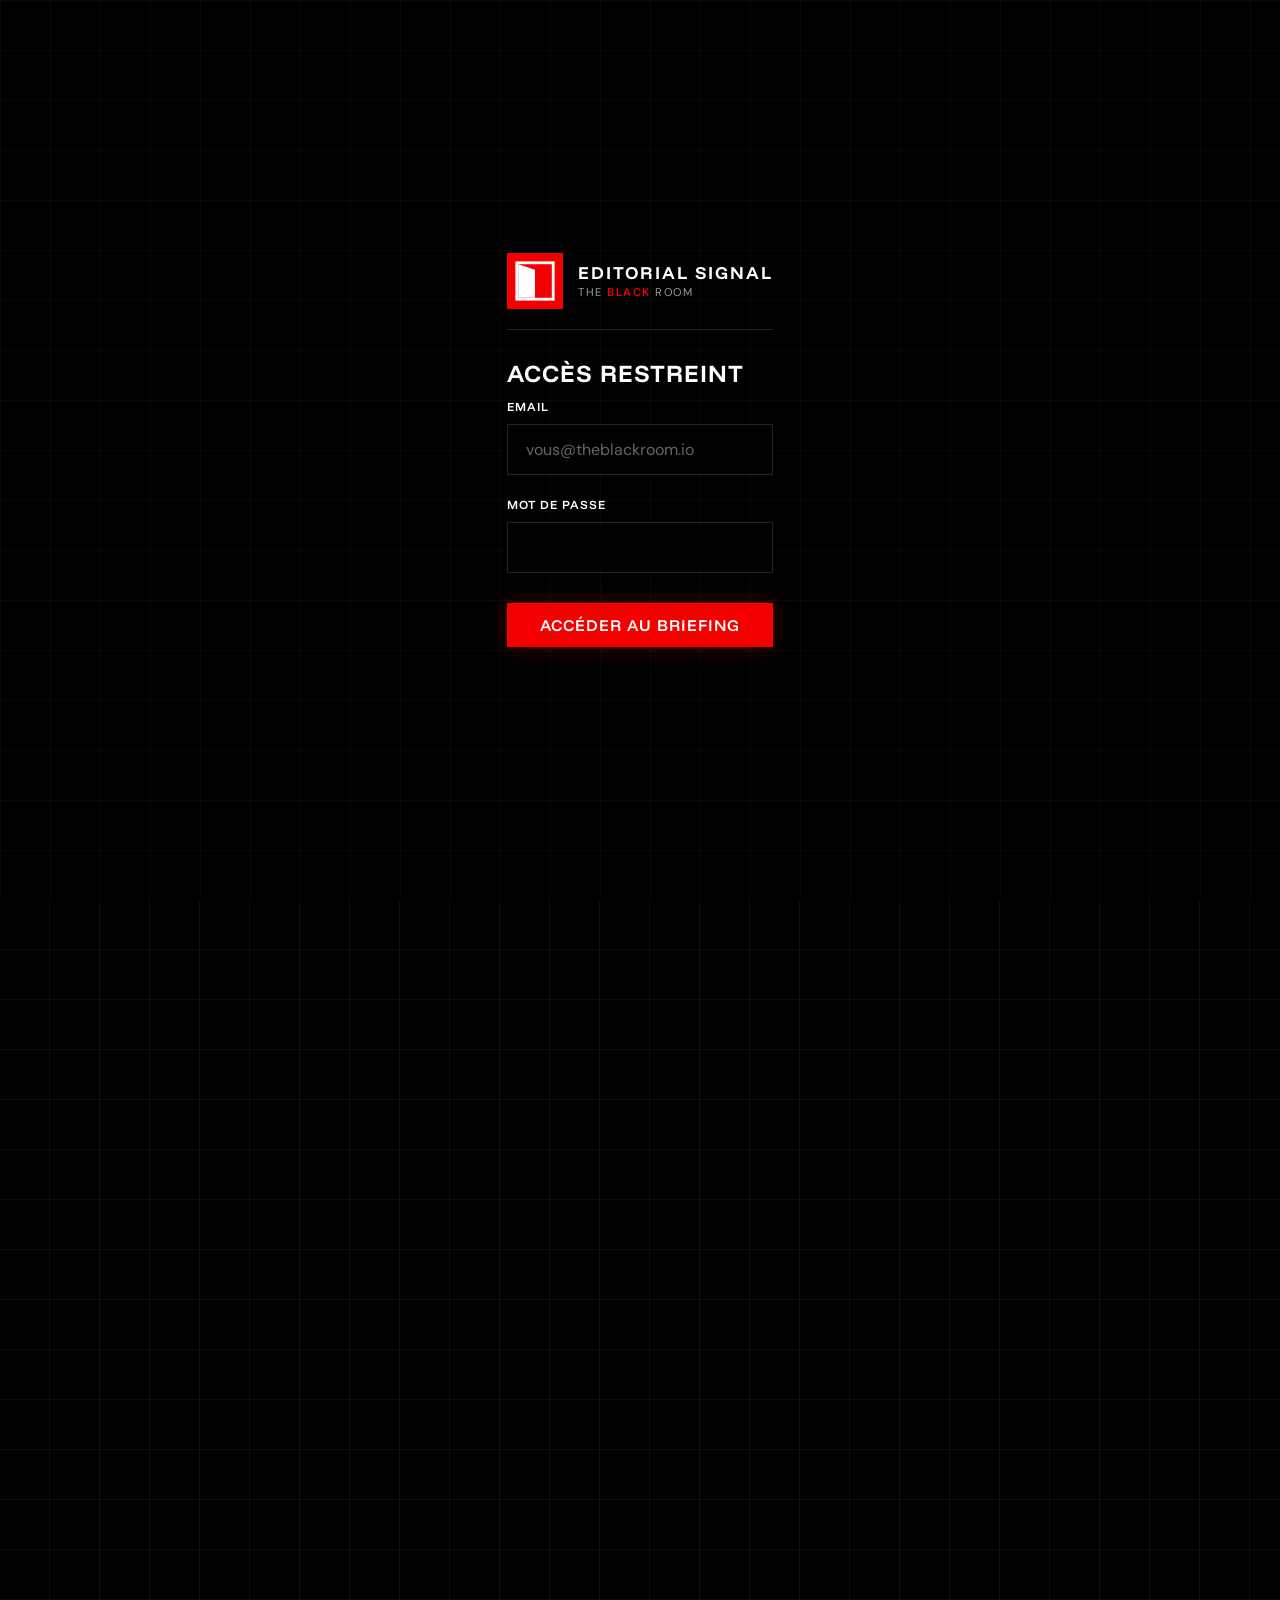
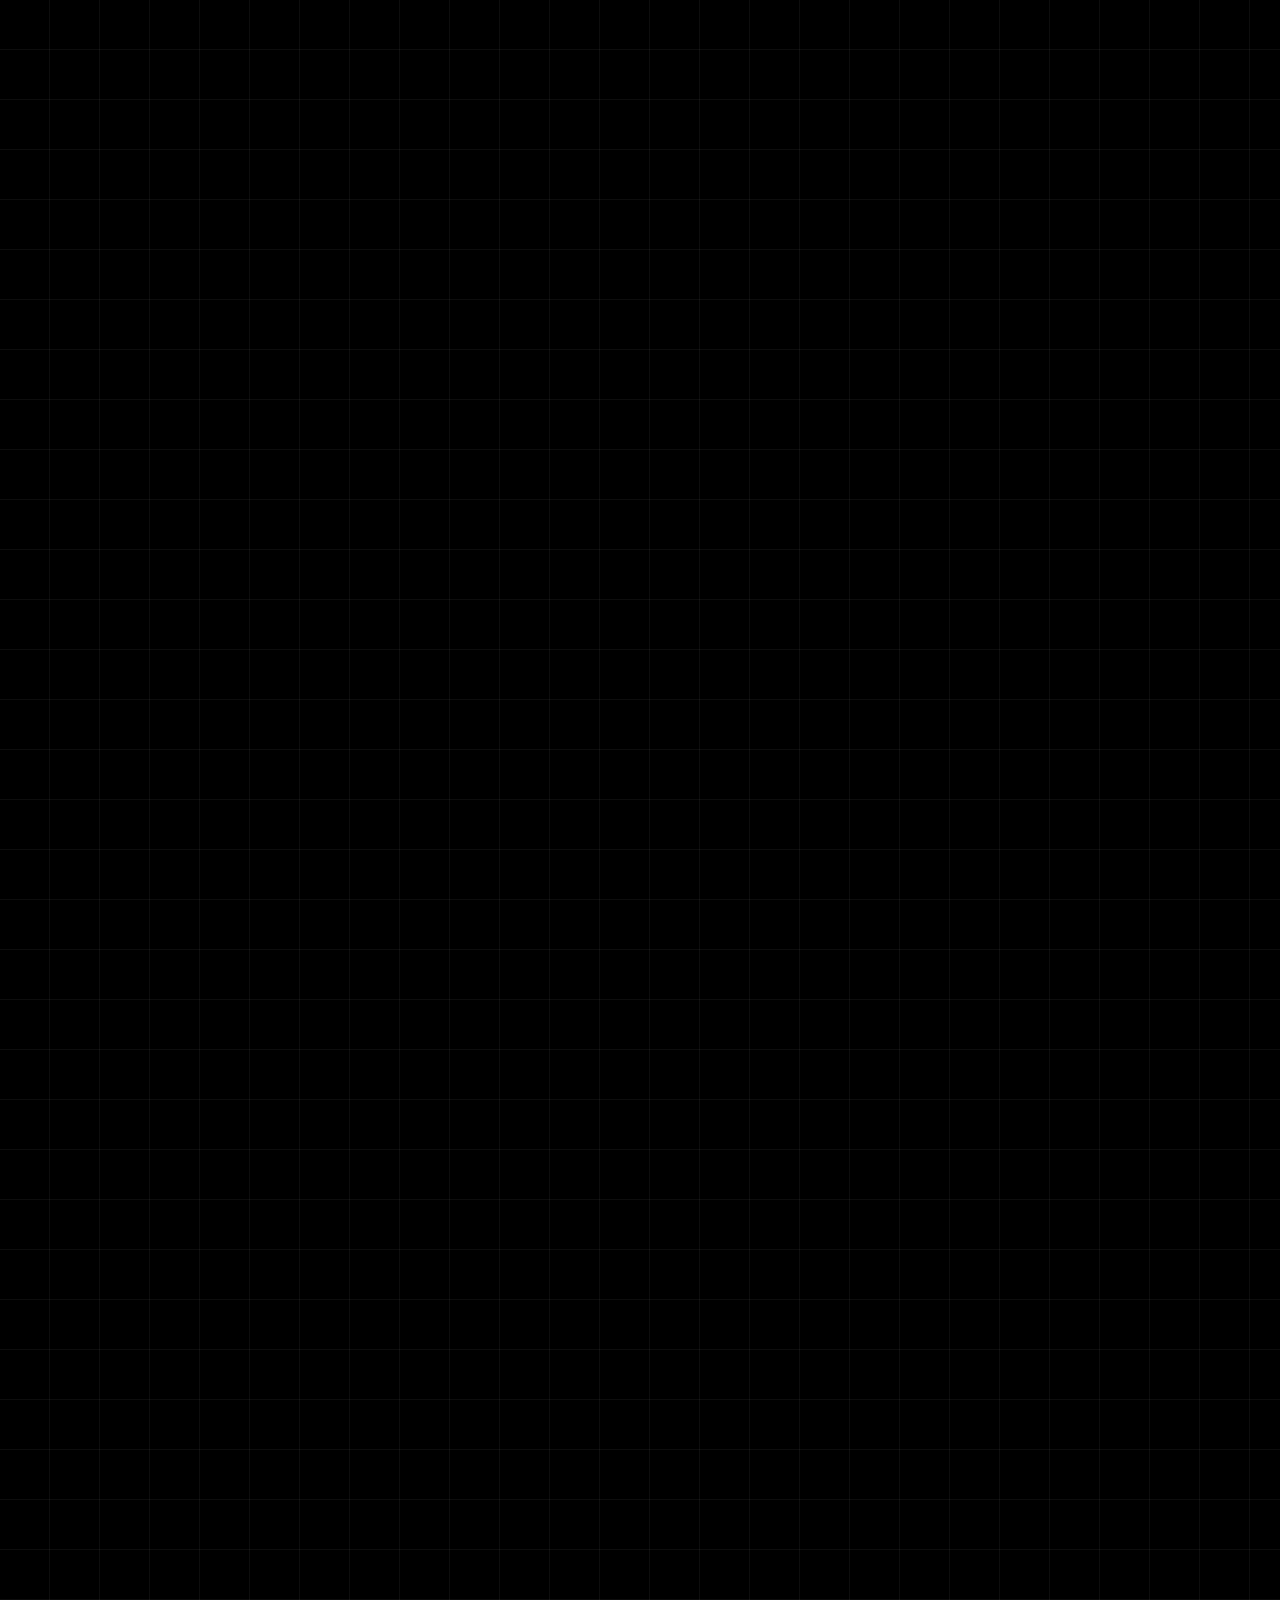
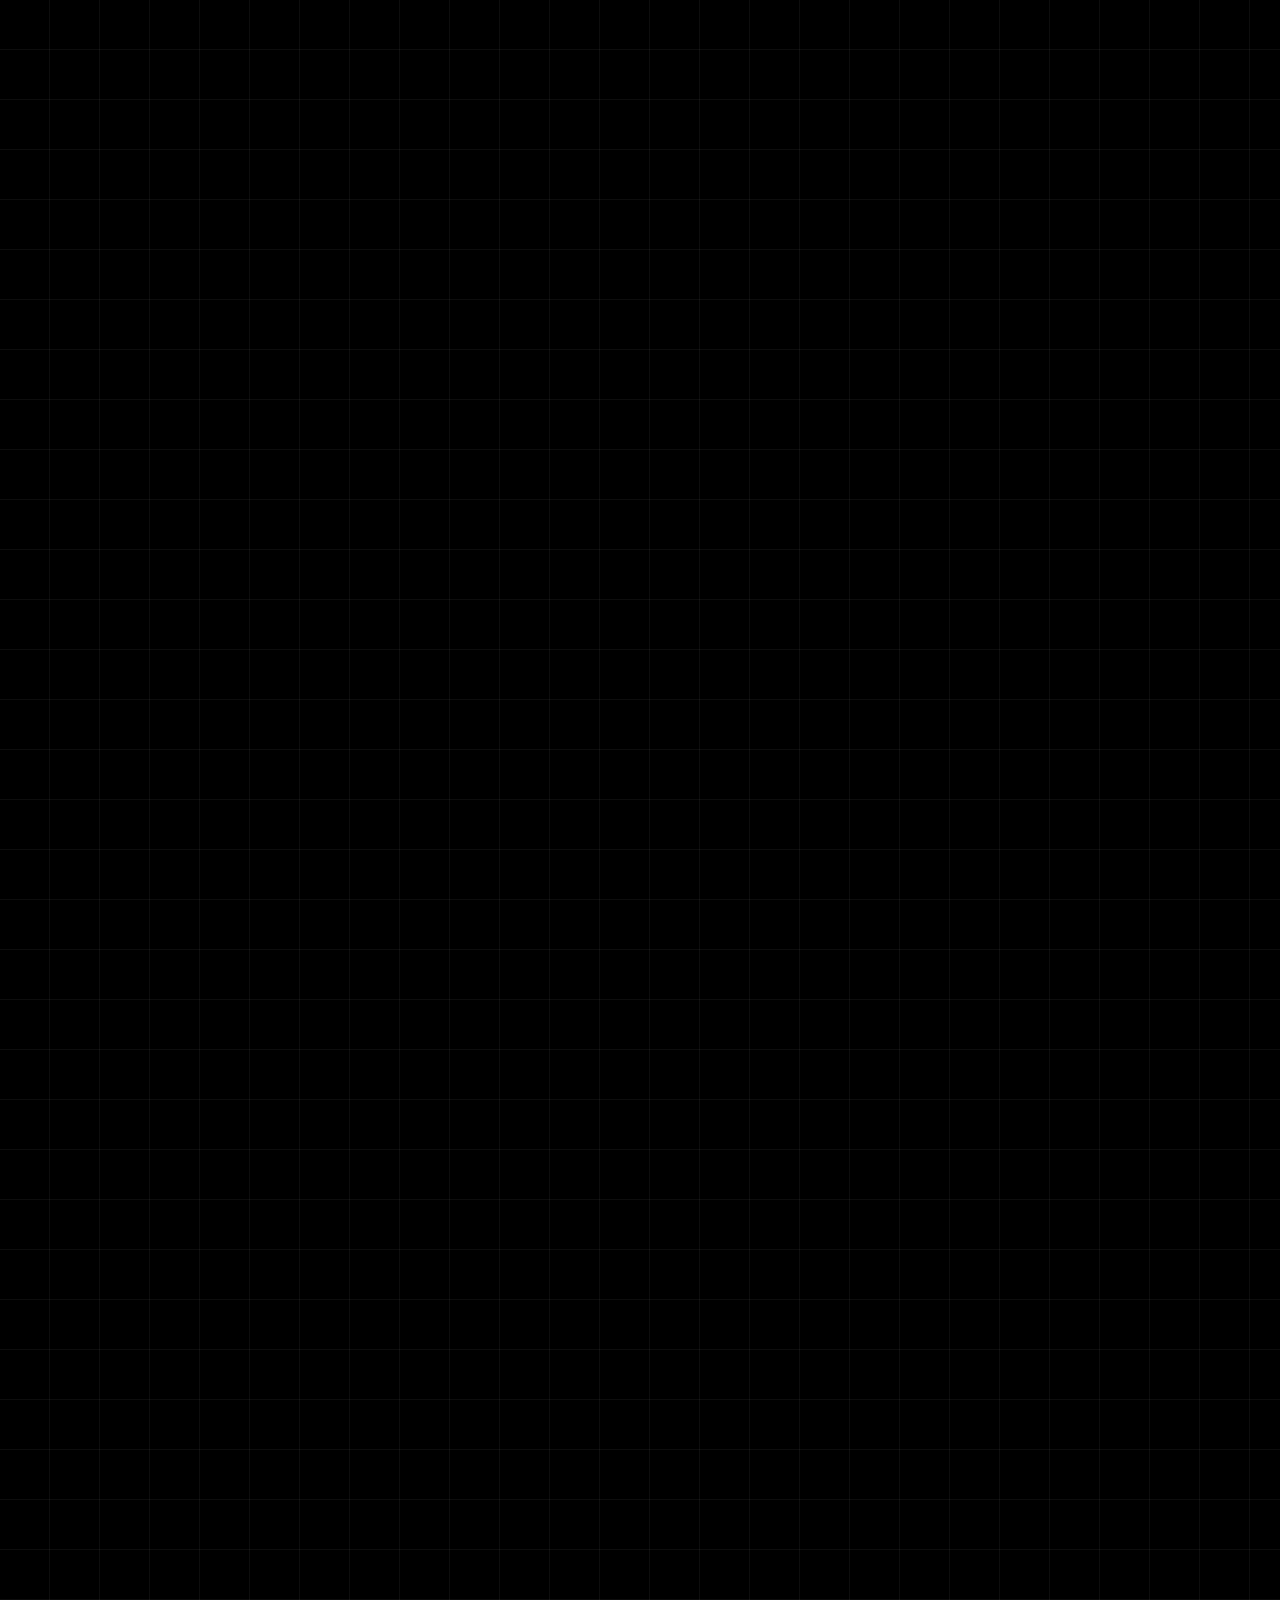
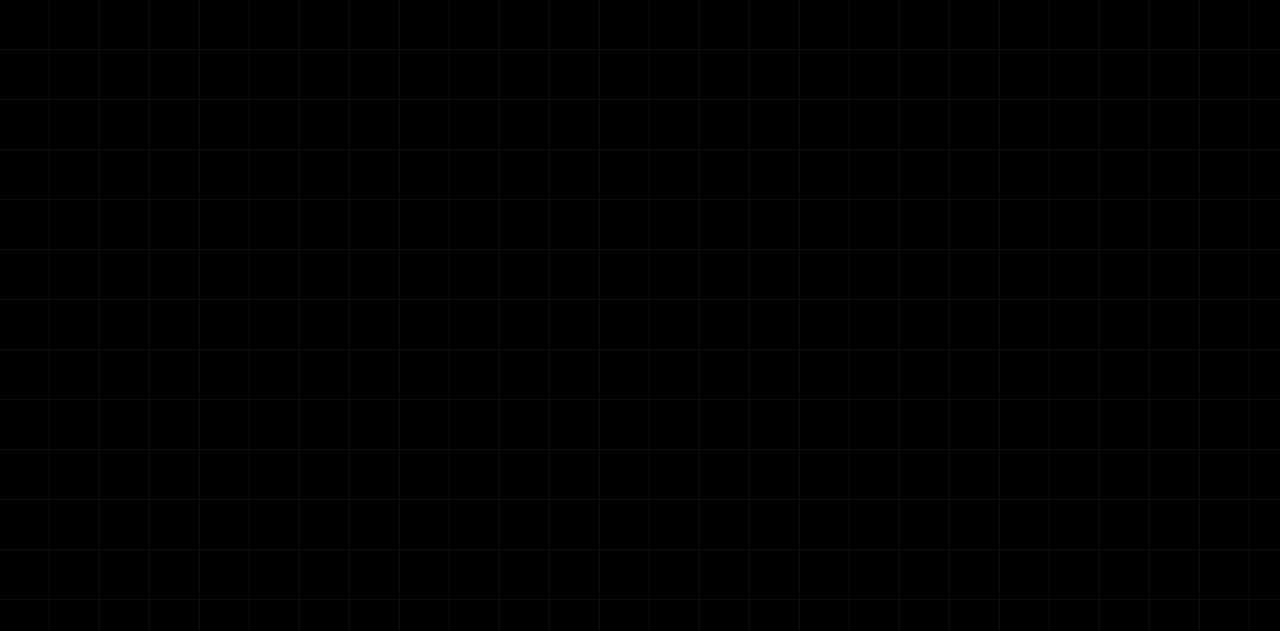
==== commit 630ddeef: "feat(evolution): page Évolution avec analytics PostgreSQL Première vraie exploitation de la DB time-" ====
--- a/categories.html
+++ b/categories.html
@@ -72,8 +72,9 @@
       </a>
       <nav class="shell-nav" aria-label="Navigation principale">
         <a class="shell-nav__link" href="index.html">Flux global</a>
-        <a class="shell-nav__link" href="tendances.html">Tendances par source</a>
+        <a class="shell-nav__link" href="tendances.html">Sources</a>
         <a class="shell-nav__link is-active" href="categories.html">Catégories</a>
+        <a class="shell-nav__link" href="evolution.html">Évolution</a>
         <a class="shell-nav__link" href="projects.html">Projets</a>
       </nav>
       <div class="shell-user">
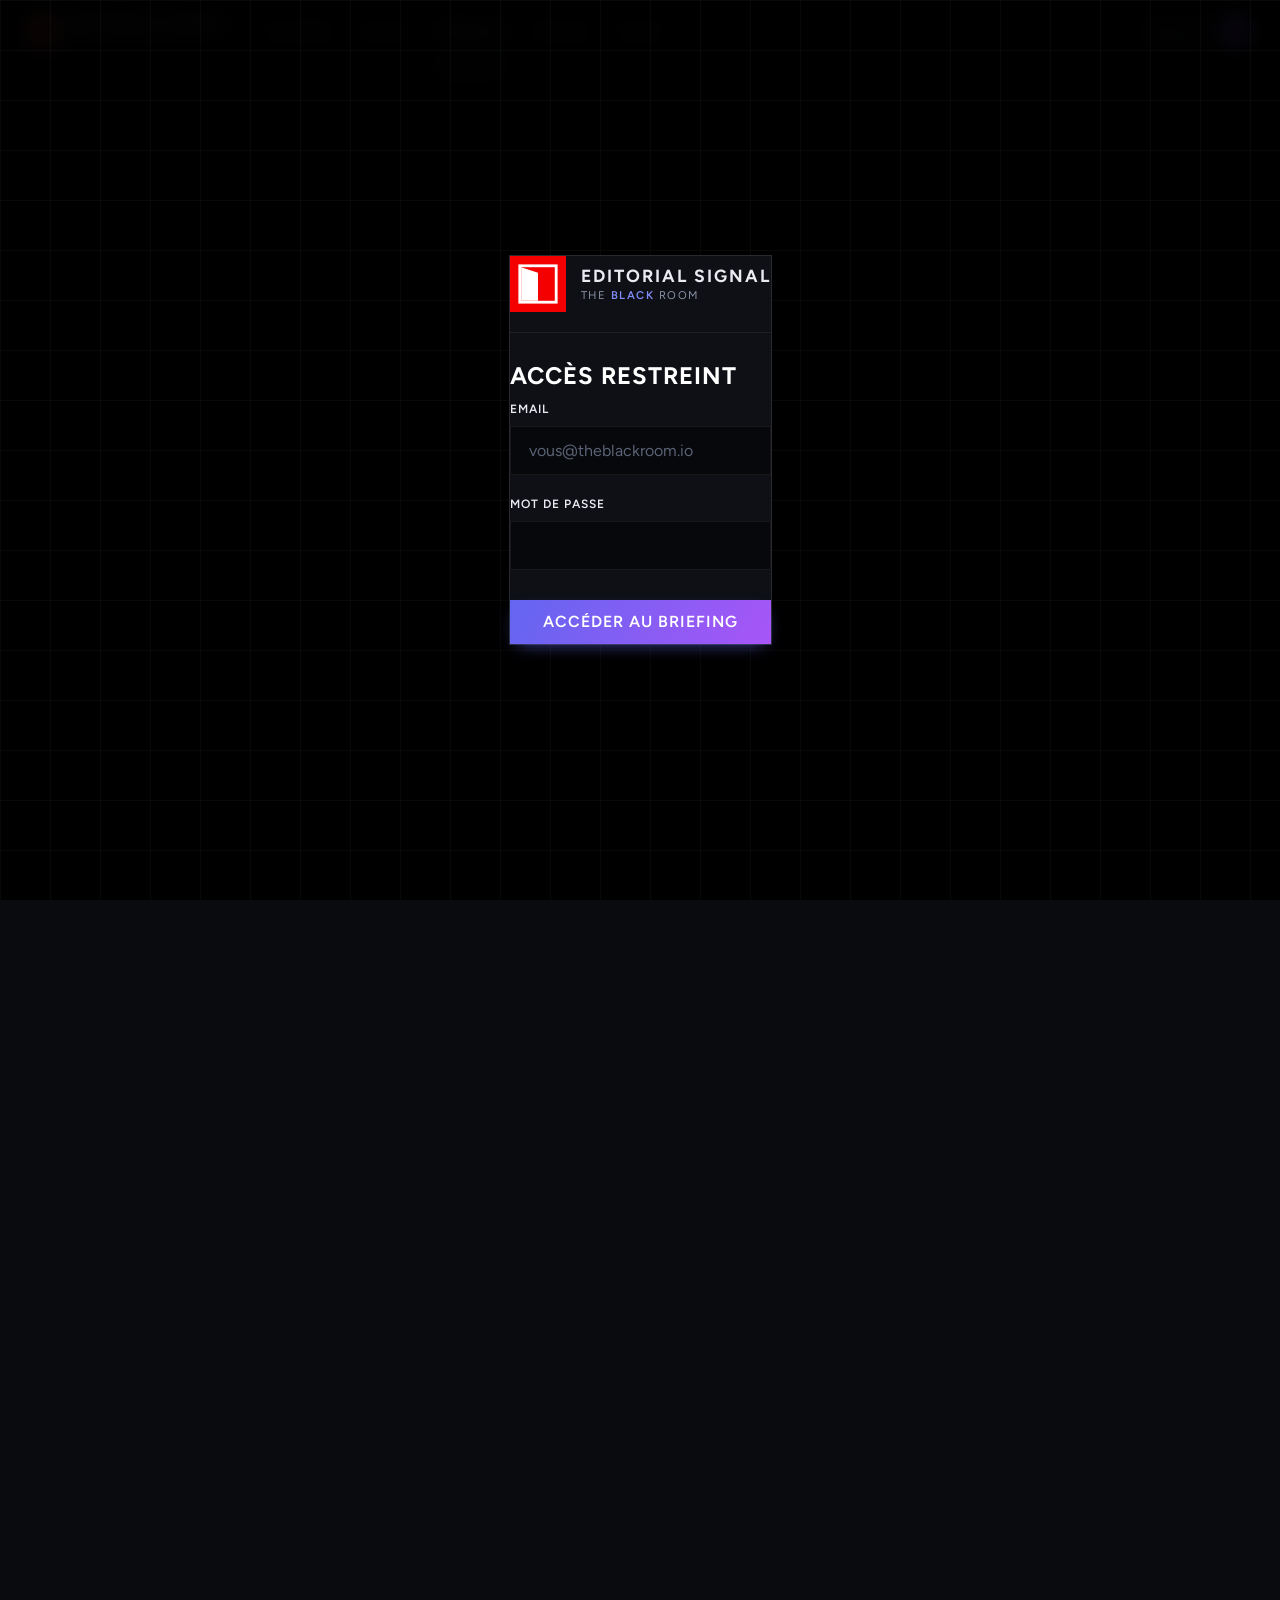
==== commit 5ab87239: "feat(design): etendre cockpit-pro a toutes les pages Apporte le design 'encre editoriale elevee' (Cl" ====
--- a/categories.html
+++ b/categories.html
@@ -8,19 +8,20 @@
       name="description"
       content="Sujets qui buzzent par grande catégorie — Politique, Sport, Tech, Science, Santé, Divertissement, etc."
     />
-    <meta name="theme-color" content="#000000" />
+    <meta name="theme-color" content="#0A0B0F" />
     <link rel="icon" type="image/svg+xml" href="assets/favicon.svg" />
-    <link rel="preconnect" href="https://fonts.googleapis.com" />
-    <link rel="preconnect" href="https://fonts.gstatic.com" crossorigin />
+    <link rel="preconnect" href="https://fonts.bunny.net" />
     <link
+      href="https://fonts.bunny.net/css?family=figtree:400,500,600,700,800|jetbrains-mono:400,500,600,700&display=swap"
       rel="stylesheet"
-      href="https://fonts.googleapis.com/css2?family=Funnel+Display:wght@400;500;600;700&family=DM+Sans:wght@300;400;500;600;700&display=swap"
     />
     <link rel="stylesheet" href="styles/tokens.css?v=tbr5" />
     <link rel="stylesheet" href="styles/base.css?v=tbr5" />
     <link rel="stylesheet" href="styles/components.css?v=tbr11" />
-    <link rel="stylesheet" href="styles/tendances.css?v=tbr2" />
-    <link rel="stylesheet" href="styles/categories.css?v=tbr1" />
+    <link rel="stylesheet" href="styles/cockpit-pro.css?v=tbr1" />
+    <link rel="stylesheet" href="styles/tokens-bridge.css?v=tbr1" />
+    <link rel="stylesheet" href="styles/tendances.css?v=tbr3" />
+    <link rel="stylesheet" href="styles/categories.css?v=tbr2" />
     <script>
       (function () {
         try {
@@ -62,26 +63,7 @@
       </div>
     </div>
 
-    <header class="shell-header">
-      <a class="brand" href="index.html" aria-label="The Black Room — Editorial Signal">
-        <img class="brand__logo" src="assets/logo-tbr.svg" alt="" />
-        <span class="brand__text">
-          <span class="brand__product">Editorial Signal</span>
-          <span class="brand__byline">The <em>Black</em> Room</span>
-        </span>
-      </a>
-      <nav class="shell-nav" aria-label="Navigation principale">
-        <a class="shell-nav__link" href="index.html">Flux global</a>
-        <a class="shell-nav__link" href="tendances.html">Sources</a>
-        <a class="shell-nav__link is-active" href="categories.html">Catégories</a>
-        <a class="shell-nav__link" href="evolution.html">Évolution</a>
-        <a class="shell-nav__link" href="projects.html">Projets</a>
-      </nav>
-      <div class="shell-user">
-        <span class="shell-user__role">Rédac chef</span>
-        <button class="shell-user__avatar" type="button" data-auth-logout title="Cliquer pour se déconnecter"></button>
-      </div>
-    </header>
+    <div id="shell-mount" data-shell-active="categories" data-shell-search="false"></div>
 
     <main class="tendances">
       <section class="tendances-hero">
@@ -124,6 +106,7 @@
     </main>
 
     <script type="module" src="scripts/auth.js?v=tbr5"></script>
+    <script type="module" src="scripts/shell-pro.js?v=tbr1"></script>
     <script type="module" src="scripts/categories.js?v=tbr1"></script>
   </body>
 </html>
--- a/styles/cockpit-pro.css
+++ b/styles/cockpit-pro.css
@@ -0,0 +1,1269 @@
+/* ============================================================
+   EDITORIAL SIGNAL — Cockpit Pro
+   Design : encre éditoriale élevée (Claude Design / The Black Room)
+   ============================================================ */
+:root {
+  /* encre — surfaces superposées */
+  --ink-0: #0a0b0f;
+  --ink-1: #0e1016;
+  --ink-2: #14161e;
+  --ink-3: #191c26;
+  --ink-4: #1f2330;
+  --line: rgba(255, 255, 255, 0.065);
+  --line-2: rgba(255, 255, 255, 0.11);
+  --line-3: rgba(255, 255, 255, 0.16);
+
+  /* texte */
+  --fg: #e9ebf1;
+  --fg-strong: #ffffff;
+  --fg-muted: #8a92a6;
+  --fg-subtle: #5a6275;
+  --fg-faint: #3e4554;
+
+  /* marque indigo/violet */
+  --brand: #818cf8;
+  --brand-2: #6366f1;
+  --brand-3: #4f46e5;
+  --purple: #a855f7;
+  --brand-grad: linear-gradient(120deg, #6366f1, #a855f7);
+  --brand-soft: rgba(99, 102, 241, 0.14);
+
+  /* chaleur du signal */
+  --hot: #ff6a4d;
+  --hot-2: #ff8a5b;
+  --warm: #f5b14b;
+  --cool: #7e8aa3;
+  --hot-soft: rgba(255, 106, 77, 0.13);
+  --warm-soft: rgba(245, 177, 75, 0.13);
+  --cool-soft: rgba(126, 138, 163, 0.12);
+
+  /* tendance */
+  --up: #34d399;
+  --up-soft: rgba(52, 211, 153, 0.13);
+  --down: #f87171;
+  --down-soft: rgba(248, 113, 113, 0.12);
+
+  /* teintes catégorie */
+  --h-indigo: #818cf8;
+  --h-pink: #f472b6;
+  --h-emerald: #34d399;
+  --h-purple: #c084fc;
+  --h-amber: #fbbf24;
+  --h-blue: #60a5fa;
+  --h-red: #fb7185;
+
+  --font-sans: "Figtree", ui-sans-serif, system-ui, -apple-system, "Segoe UI", Roboto, sans-serif;
+  --font-mono: "JetBrains Mono", ui-monospace, SFMono-Regular, Menlo, monospace;
+
+  --r-sm: 6px;
+  --r-md: 8px;
+  --r-lg: 10px;
+  --r-xl: 14px;
+  --r-2xl: 18px;
+  --r-full: 9999px;
+  --ease-out: cubic-bezier(0, 0, 0.2, 1);
+  --ease: cubic-bezier(0.4, 0, 0.2, 1);
+  --shadow-card: 0 1px 0 rgba(255, 255, 255, 0.03) inset, 0 8px 24px -12px rgba(0, 0, 0, 0.7);
+  --shadow-pop: 0 24px 60px -18px rgba(0, 0, 0, 0.75);
+  --maxw: 1320px;
+}
+
+/* On override le bg body global pour cette page */
+body {
+  font-family: var(--font-sans);
+  background: var(--ink-0);
+  color: var(--fg);
+  font-size: 15px;
+  line-height: 1.5;
+  -webkit-font-smoothing: antialiased;
+  -moz-osx-font-smoothing: grayscale;
+  font-feature-settings: "cv05", "ss01";
+}
+/* subtle vignette grain on page */
+body::before {
+  content: "";
+  position: fixed;
+  inset: 0;
+  pointer-events: none;
+  z-index: 0;
+  background: radial-gradient(120% 80% at 50% -10%, rgba(99, 102, 241, 0.06), transparent 60%);
+}
+#cp-root {
+  position: relative;
+  z-index: 1;
+}
+::selection {
+  background: rgba(129, 140, 248, 0.32);
+  color: #fff;
+}
+.mono {
+  font-family: var(--font-mono);
+  font-variant-numeric: tabular-nums;
+}
+
+*::-webkit-scrollbar {
+  width: 10px;
+  height: 10px;
+}
+*::-webkit-scrollbar-thumb {
+  background: var(--line-2);
+  border-radius: 8px;
+  border: 2px solid transparent;
+  background-clip: padding-box;
+}
+*::-webkit-scrollbar-thumb:hover {
+  background: var(--line-3);
+}
+*::-webkit-scrollbar-track {
+  background: transparent;
+}
+
+:focus-visible {
+  outline: none;
+  box-shadow: 0 0 0 2px var(--ink-0), 0 0 0 4px var(--brand-2);
+  border-radius: var(--r-md);
+}
+
+/* ============================ TOP NAV ============================ */
+.topnav {
+  position: sticky;
+  top: 0;
+  z-index: 40;
+  background: rgba(10, 11, 15, 0.82);
+  backdrop-filter: blur(14px) saturate(140%);
+  border-bottom: 1px solid var(--line);
+}
+.topnav-inner {
+  max-width: var(--maxw);
+  margin: 0 auto;
+  padding: 0 28px;
+  height: 60px;
+  display: flex;
+  align-items: center;
+  gap: 28px;
+}
+.cp-brand {
+  display: flex;
+  align-items: center;
+  gap: 11px;
+  flex-shrink: 0;
+}
+.brand-mark {
+  width: 30px;
+  height: 30px;
+  border-radius: 8px;
+  background: var(--hot);
+  position: relative;
+  display: grid;
+  place-items: center;
+  box-shadow: 0 0 0 1px rgba(255, 255, 255, 0.08), 0 6px 18px -6px rgba(255, 106, 77, 0.6);
+}
+.brand-mark::after {
+  content: "";
+  width: 11px;
+  height: 11px;
+  border-radius: 3px;
+  background: #0a0b0f;
+}
+.brand-mark .pulse {
+  position: absolute;
+  inset: 0;
+  border-radius: 8px;
+  box-shadow: 0 0 0 0 rgba(255, 106, 77, 0.55);
+  animation: halo 2.6s var(--ease-out) infinite;
+}
+@keyframes halo {
+  0% { box-shadow: 0 0 0 0 rgba(255, 106, 77, 0.45); }
+  70% { box-shadow: 0 0 0 9px rgba(255, 106, 77, 0); }
+  100% { box-shadow: 0 0 0 0 rgba(255, 106, 77, 0); }
+}
+.brand-text {
+  display: flex;
+  flex-direction: column;
+  line-height: 1;
+}
+.brand-name {
+  font-weight: 800;
+  font-size: 14px;
+  letter-spacing: 0.14em;
+  color: var(--fg-strong);
+}
+.brand-sub {
+  font-size: 9px;
+  letter-spacing: 0.28em;
+  color: var(--fg-subtle);
+  margin-top: 3px;
+  text-transform: uppercase;
+}
+.nav-links {
+  display: flex;
+  align-items: center;
+  gap: 4px;
+}
+.nav-link {
+  position: relative;
+  padding: 8px 12px;
+  font-size: 13.5px;
+  font-weight: 500;
+  color: var(--fg-muted);
+  border-radius: var(--r-md);
+  transition: color 0.15s, background 0.15s;
+  text-decoration: none;
+}
+.nav-link:hover {
+  color: var(--fg);
+  background: var(--ink-2);
+}
+.nav-link.active {
+  color: var(--fg-strong);
+}
+.nav-link.active::after {
+  content: "";
+  position: absolute;
+  left: 12px;
+  right: 12px;
+  bottom: -19px;
+  height: 2px;
+  border-radius: 2px;
+  background: var(--brand);
+  box-shadow: 0 0 12px var(--brand);
+}
+.nav-spacer { flex: 1; }
+.nav-search {
+  display: flex;
+  align-items: center;
+  gap: 8px;
+  background: var(--ink-2);
+  border: 1px solid var(--line);
+  border-radius: var(--r-md);
+  padding: 7px 11px;
+  width: 240px;
+  transition: border-color 0.15s, background 0.15s;
+}
+.nav-search:focus-within {
+  border-color: var(--brand-2);
+  background: var(--ink-3);
+}
+.nav-search input {
+  background: none;
+  border: none;
+  outline: none;
+  color: var(--fg);
+  font-size: 13px;
+  width: 100%;
+  font-family: inherit;
+}
+.nav-search input::placeholder {
+  color: var(--fg-subtle);
+}
+.nav-search kbd {
+  font-family: var(--font-mono);
+  font-size: 10px;
+  color: var(--fg-subtle);
+  border: 1px solid var(--line-2);
+  border-radius: 4px;
+  padding: 1px 5px;
+}
+.user-chip {
+  display: flex;
+  align-items: center;
+  gap: 9px;
+  padding-left: 6px;
+}
+.user-meta {
+  text-align: right;
+  line-height: 1.1;
+}
+.user-role {
+  font-size: 9px;
+  letter-spacing: 0.16em;
+  color: var(--fg-subtle);
+  text-transform: uppercase;
+}
+.user-name {
+  font-size: 12px;
+  font-weight: 600;
+  color: var(--fg);
+  margin-top: 2px;
+}
+.cp-avatar {
+  width: 34px;
+  height: 34px;
+  border-radius: var(--r-full);
+  background: var(--brand-grad);
+  display: grid;
+  place-items: center;
+  font-weight: 700;
+  font-size: 12px;
+  color: #fff;
+  cursor: pointer;
+}
+
+/* ============================ TODAY BAR ============================ */
+.todaybar {
+  border-bottom: 1px solid var(--line);
+  background: linear-gradient(180deg, var(--ink-1), var(--ink-0));
+}
+.todaybar-inner {
+  max-width: var(--maxw);
+  margin: 0 auto;
+  padding: 13px 28px;
+  display: flex;
+  align-items: center;
+  gap: 18px;
+  flex-wrap: wrap;
+}
+.live-dot {
+  width: 8px;
+  height: 8px;
+  border-radius: 50%;
+  background: var(--up);
+  box-shadow: 0 0 0 0 var(--up);
+  animation: live 2s infinite;
+}
+@keyframes live {
+  0% { box-shadow: 0 0 0 0 rgba(52, 211, 153, 0.5); }
+  70% { box-shadow: 0 0 0 6px rgba(52, 211, 153, 0); }
+  100% { box-shadow: 0 0 0 0 rgba(52, 211, 153, 0); }
+}
+.tb-date {
+  font-weight: 700;
+  color: var(--fg-strong);
+  font-size: 14px;
+  letter-spacing: 0.01em;
+}
+.tb-pill {
+  display: flex;
+  align-items: center;
+  gap: 7px;
+  font-size: 12.5px;
+  color: var(--fg-muted);
+}
+.tb-sep {
+  width: 1px;
+  height: 14px;
+  background: var(--line-2);
+}
+.tb-cta {
+  margin-left: auto;
+  display: flex;
+  align-items: center;
+  gap: 7px;
+  font-size: 13px;
+  font-weight: 600;
+  color: var(--brand);
+  padding: 6px 12px;
+  border: 1px solid var(--line-2);
+  border-radius: var(--r-md);
+  transition: 0.15s;
+  text-decoration: none;
+}
+.tb-cta:hover {
+  background: var(--brand-soft);
+  border-color: var(--brand-2);
+}
+
+/* ============================ LAYOUT ============================ */
+.cp-container {
+  max-width: var(--maxw);
+  margin: 0 auto;
+  padding: 26px 28px 80px;
+}
+.kpi-row {
+  display: grid;
+  grid-template-columns: repeat(4, 1fr);
+  gap: 14px;
+  margin-bottom: 26px;
+}
+.layout {
+  display: grid;
+  grid-template-columns: minmax(0, 1fr) 372px;
+  gap: 26px;
+  align-items: start;
+}
+@media (max-width: 1120px) {
+  .layout { grid-template-columns: 1fr; }
+  .rail { order: -1; }
+}
+@media (max-width: 760px) {
+  .kpi-row { grid-template-columns: repeat(2, 1fr); }
+}
+
+/* ============================ KPI ============================ */
+.kpi {
+  background: var(--ink-2);
+  border: 1px solid var(--line);
+  border-radius: var(--r-xl);
+  padding: 16px 18px;
+  position: relative;
+  overflow: hidden;
+  transition: border-color 0.2s, transform 0.2s;
+}
+.kpi:hover { border-color: var(--line-2); transform: translateY(-2px); }
+.kpi-top { display: flex; align-items: center; justify-content: space-between; }
+.kpi-label {
+  font-size: 10.5px;
+  letter-spacing: 0.14em;
+  text-transform: uppercase;
+  color: var(--fg-muted);
+  font-weight: 600;
+}
+.kpi-val {
+  font-size: 34px;
+  font-weight: 800;
+  color: var(--fg-strong);
+  line-height: 1;
+  margin-top: 12px;
+  letter-spacing: -0.02em;
+}
+.kpi-sub {
+  font-size: 12px;
+  color: var(--fg-subtle);
+  margin-top: 7px;
+}
+.kpi-accent {
+  position: absolute;
+  left: 0;
+  top: 0;
+  bottom: 0;
+  width: 3px;
+}
+.delta {
+  display: inline-flex;
+  align-items: center;
+  gap: 3px;
+  font-family: var(--font-mono);
+  font-size: 11px;
+  font-weight: 600;
+  padding: 2px 7px;
+  border-radius: var(--r-full);
+}
+.delta.up { color: var(--up); background: var(--up-soft); }
+.delta.down { color: var(--down); background: var(--down-soft); }
+.delta.flat { color: var(--fg-subtle); background: var(--ink-3); }
+.spark {
+  display: flex;
+  align-items: flex-end;
+  gap: 2px;
+  height: 24px;
+}
+.spark i {
+  width: 3px;
+  border-radius: 2px;
+}
+
+/* ============================ SECTION HEADERS ============================ */
+.sec-head {
+  display: flex;
+  align-items: baseline;
+  gap: 12px;
+  margin-bottom: 14px;
+}
+.sec-title {
+  font-size: 13px;
+  font-weight: 700;
+  letter-spacing: 0.12em;
+  text-transform: uppercase;
+  color: var(--fg);
+  white-space: nowrap;
+  flex-shrink: 0;
+}
+.sec-sub {
+  font-size: 12px;
+  color: var(--fg-subtle);
+}
+.sec-count {
+  margin-left: auto;
+  font-family: var(--font-mono);
+  font-size: 12px;
+  color: var(--fg-muted);
+}
+
+/* ============================ HERO TOP 3 ============================ */
+.hero-grid {
+  display: grid;
+  grid-template-columns: repeat(3, 1fr);
+  gap: 14px;
+  margin-bottom: 30px;
+}
+@media (max-width: 900px) {
+  .hero-grid { grid-template-columns: 1fr; }
+}
+.hero {
+  position: relative;
+  background: var(--ink-2);
+  border: 1px solid var(--line);
+  border-radius: var(--r-2xl);
+  padding: 18px;
+  cursor: pointer;
+  overflow: hidden;
+  transition: transform 0.22s var(--ease-out), border-color 0.22s, box-shadow 0.22s;
+  display: flex;
+  flex-direction: column;
+  min-height: 230px;
+}
+.hero::before {
+  content: "";
+  position: absolute;
+  inset: 0;
+  background: radial-gradient(120% 70% at 0% 0%, var(--glow, rgba(255, 106, 77, 0.14)), transparent 55%);
+  opacity: 0.9;
+  pointer-events: none;
+}
+.hero:hover {
+  transform: translateY(-3px);
+  border-color: var(--line-2);
+  box-shadow: var(--shadow-card);
+}
+.hero-rank {
+  font-family: var(--font-mono);
+  font-size: 12px;
+  font-weight: 600;
+  color: var(--fg-subtle);
+}
+.hero-top {
+  display: flex;
+  align-items: flex-start;
+  justify-content: space-between;
+  gap: 12px;
+  margin-bottom: 14px;
+  position: relative;
+}
+.hero-title {
+  font-size: 16px;
+  font-weight: 600;
+  line-height: 1.32;
+  color: var(--fg-strong);
+  letter-spacing: -0.01em;
+  position: relative;
+  display: -webkit-box;
+  -webkit-line-clamp: 4;
+  -webkit-box-orient: vertical;
+  overflow: hidden;
+}
+.hero-foot {
+  margin-top: auto;
+  padding-top: 14px;
+  display: flex;
+  align-items: center;
+  justify-content: space-between;
+  gap: 10px;
+  position: relative;
+}
+
+/* ============================ SIGNAL GAUGE ============================ */
+.gauge {
+  position: relative;
+  display: grid;
+  place-items: center;
+  flex-shrink: 0;
+}
+.gauge .num {
+  position: absolute;
+  font-family: var(--font-mono);
+  font-weight: 700;
+  color: var(--fg-strong);
+  line-height: 1;
+}
+.gauge .lab {
+  position: absolute;
+  font-size: 8px;
+  letter-spacing: 0.1em;
+  text-transform: uppercase;
+  color: var(--fg-subtle);
+}
+
+/* tier chip */
+.tier {
+  display: inline-flex;
+  align-items: center;
+  gap: 6px;
+  font-size: 10.5px;
+  font-weight: 700;
+  letter-spacing: 0.08em;
+  text-transform: uppercase;
+  padding: 3px 9px;
+  border-radius: var(--r-full);
+}
+.tier.fort { color: var(--hot); background: var(--hot-soft); }
+.tier.moyen { color: var(--warm); background: var(--warm-soft); }
+.tier.faible { color: var(--cool); background: var(--cool-soft); }
+.tier-dot {
+  width: 6px;
+  height: 6px;
+  border-radius: 50%;
+  background: currentColor;
+}
+
+/* category chip */
+.cat-chip {
+  display: inline-flex;
+  align-items: center;
+  gap: 6px;
+  font-size: 11px;
+  font-weight: 600;
+  color: var(--fg-muted);
+}
+.cat-dot {
+  width: 7px;
+  height: 7px;
+  border-radius: 2px;
+  background: var(--cat, #818cf8);
+}
+
+/* ============================ SOURCE GLYPHS ============================ */
+.sources {
+  display: flex;
+  align-items: center;
+  gap: 5px;
+}
+.src {
+  width: 21px;
+  height: 21px;
+  border-radius: 6px;
+  display: grid;
+  place-items: center;
+  background: var(--ink-3);
+  border: 1px solid var(--line);
+  color: var(--fg-muted);
+  position: relative;
+}
+.src svg { width: 12px; height: 12px; }
+.src-more {
+  font-family: var(--font-mono);
+  font-size: 10px;
+  color: var(--fg-subtle);
+  padding-left: 2px;
+}
+
+/* ============================ TOOLBAR ============================ */
+.toolbar {
+  display: flex;
+  align-items: center;
+  gap: 10px;
+  margin-bottom: 16px;
+  flex-wrap: wrap;
+}
+.seg {
+  display: inline-flex;
+  background: var(--ink-2);
+  border: 1px solid var(--line);
+  border-radius: var(--r-md);
+  padding: 3px;
+  gap: 2px;
+}
+.seg button {
+  font-size: 12.5px;
+  font-weight: 500;
+  color: var(--fg-muted);
+  padding: 5px 11px;
+  border-radius: 6px;
+  transition: 0.15s;
+  display: flex;
+  align-items: center;
+  gap: 6px;
+  border: none;
+  background: none;
+  cursor: pointer;
+  font-family: inherit;
+}
+.seg button:hover { color: var(--fg); }
+.seg button.on {
+  background: var(--ink-4);
+  color: var(--fg-strong);
+  box-shadow: 0 1px 0 rgba(255, 255, 255, 0.04) inset;
+}
+.chip {
+  font-size: 12px;
+  font-weight: 500;
+  color: var(--fg-muted);
+  padding: 6px 12px;
+  border: 1px solid var(--line);
+  border-radius: var(--r-full);
+  transition: 0.15s;
+  display: inline-flex;
+  align-items: center;
+  gap: 7px;
+  white-space: nowrap;
+  background: none;
+  cursor: pointer;
+  font-family: inherit;
+}
+.chip:hover {
+  border-color: var(--line-2);
+  color: var(--fg);
+}
+.chip.on {
+  color: var(--fg-strong);
+  border-color: transparent;
+  background: var(--brand-soft);
+  box-shadow: inset 0 0 0 1px var(--brand-2);
+}
+.chip .cat-dot { width: 7px; height: 7px; }
+.clearfilter {
+  font-size: 12px;
+  color: var(--brand);
+  font-weight: 600;
+  display: inline-flex;
+  align-items: center;
+  gap: 5px;
+  background: none;
+  border: none;
+  cursor: pointer;
+  font-family: inherit;
+}
+
+/* ============================ LIST ============================ */
+.list { display: flex; flex-direction: column; gap: 8px; }
+.tier-divider {
+  display: flex;
+  align-items: center;
+  gap: 12px;
+  margin: 18px 0 8px;
+}
+.tier-divider:first-child { margin-top: 2px; }
+.tier-divider .line { flex: 1; height: 1px; background: var(--line); }
+.row {
+  display: grid;
+  grid-template-columns: 34px 52px 1fr auto;
+  align-items: center;
+  gap: 16px;
+  background: var(--ink-2);
+  border: 1px solid var(--line);
+  border-left: 3px solid var(--spine, var(--cool));
+  border-radius: var(--r-lg);
+  padding: 13px 16px;
+  cursor: pointer;
+  transition: background 0.15s, border-color 0.15s, transform 0.15s;
+}
+.row:hover {
+  background: var(--ink-3);
+  transform: translateX(2px);
+}
+.row.open {
+  background: var(--ink-3);
+  border-color: var(--line-2);
+}
+.row-rank {
+  font-family: var(--font-mono);
+  font-size: 13px;
+  color: var(--fg-subtle);
+  font-weight: 500;
+  text-align: center;
+}
+.row-mid { min-width: 0; }
+.row-title {
+  font-size: 14px;
+  font-weight: 500;
+  color: var(--fg);
+  line-height: 1.4;
+  letter-spacing: -0.005em;
+  display: -webkit-box;
+  -webkit-line-clamp: 2;
+  -webkit-box-orient: vertical;
+  overflow: hidden;
+}
+.row:hover .row-title { color: var(--fg-strong); }
+.row-meta {
+  display: flex;
+  align-items: center;
+  gap: 12px;
+  margin-top: 7px;
+}
+.row-right {
+  display: flex;
+  align-items: center;
+  gap: 14px;
+}
+.row-chev {
+  color: var(--fg-subtle);
+  transition: transform 0.2s, color 0.15s;
+}
+.row:hover .row-chev { color: var(--fg-muted); }
+.row.open .row-chev {
+  transform: rotate(180deg);
+  color: var(--brand);
+}
+
+/* mini bar gauge for rows */
+.bar {
+  width: 48px;
+  height: 5px;
+  border-radius: 3px;
+  background: var(--ink-4);
+  overflow: hidden;
+  position: relative;
+}
+.bar i {
+  position: absolute;
+  left: 0;
+  top: 0;
+  bottom: 0;
+  border-radius: 3px;
+}
+.row-score {
+  font-family: var(--font-mono);
+  font-size: 15px;
+  font-weight: 700;
+  width: 52px;
+  text-align: center;
+}
+
+/* inline detail (expand) */
+.detail {
+  background: var(--ink-1);
+  border: 1px solid var(--line-2);
+  border-top: none;
+  border-radius: 0 0 var(--r-lg) var(--r-lg);
+  margin-top: -4px;
+  padding: 18px 20px;
+  animation: expand 0.22s var(--ease-out);
+  overflow: hidden;
+}
+@keyframes expand {
+  from { transform: translateY(-6px); }
+  to { transform: translateY(0); }
+}
+.detail-grid {
+  display: grid;
+  grid-template-columns: 1.4fr 1fr;
+  gap: 24px;
+}
+@media (max-width: 680px) {
+  .detail-grid { grid-template-columns: 1fr; }
+}
+.detail h6 {
+  font-size: 10px;
+  letter-spacing: 0.14em;
+  text-transform: uppercase;
+  color: var(--fg-subtle);
+  font-weight: 700;
+  margin-bottom: 10px;
+}
+.detail p.snip {
+  font-size: 13.5px;
+  color: var(--fg-muted);
+  line-height: 1.55;
+  margin-bottom: 16px;
+}
+.src-line {
+  display: flex;
+  align-items: center;
+  justify-content: space-between;
+  padding: 8px 0;
+  border-bottom: 1px solid var(--line);
+}
+.src-line:last-child { border-bottom: none; }
+.src-line-l {
+  display: flex;
+  align-items: center;
+  gap: 9px;
+}
+.src-line-name { font-size: 12.5px; color: var(--fg); }
+.src-line-v {
+  font-family: var(--font-mono);
+  font-size: 12px;
+  color: var(--fg-muted);
+}
+.ent-tags {
+  display: flex;
+  flex-wrap: wrap;
+  gap: 7px;
+  margin-bottom: 18px;
+}
+.ent {
+  font-size: 12px;
+  color: var(--fg);
+  background: var(--ink-3);
+  border: 1px solid var(--line);
+  border-radius: var(--r-full);
+  padding: 4px 11px;
+  transition: 0.15s;
+}
+.ent:hover {
+  border-color: var(--brand-2);
+  color: var(--fg-strong);
+}
+.actions {
+  display: flex;
+  gap: 9px;
+  flex-wrap: wrap;
+}
+.cp-btn {
+  display: inline-flex;
+  align-items: center;
+  gap: 7px;
+  font-size: 13px;
+  font-weight: 600;
+  padding: 8px 14px;
+  border-radius: var(--r-md);
+  transition: 0.15s;
+  border: none;
+  cursor: pointer;
+  font-family: inherit;
+}
+.cp-btn-primary {
+  background: var(--brand-grad);
+  color: #fff;
+  box-shadow: 0 6px 18px -8px rgba(99, 102, 241, 0.8);
+}
+.cp-btn-primary:hover {
+  transform: translateY(-1px);
+  box-shadow: 0 10px 22px -8px rgba(99, 102, 241, 0.9);
+}
+.cp-btn-ghost {
+  background: var(--ink-3);
+  color: var(--fg);
+  border: 1px solid var(--line-2);
+}
+.cp-btn-ghost:hover {
+  background: var(--ink-4);
+  border-color: var(--line-3);
+}
+
+/* ============================ RAIL ============================ */
+.rail {
+  display: flex;
+  flex-direction: column;
+  gap: 14px;
+  position: sticky;
+  top: 78px;
+}
+.panel {
+  background: var(--ink-2);
+  border: 1px solid var(--line);
+  border-radius: var(--r-xl);
+  overflow: hidden;
+}
+.panel-head {
+  display: flex;
+  align-items: center;
+  gap: 10px;
+  padding: 14px 16px;
+  border-bottom: 1px solid var(--line);
+}
+.panel-icon {
+  width: 26px;
+  height: 26px;
+  border-radius: 7px;
+  display: grid;
+  place-items: center;
+  flex-shrink: 0;
+}
+.panel-icon svg {
+  width: 15px;
+  height: 15px;
+}
+.panel-title {
+  font-size: 12px;
+  font-weight: 700;
+  letter-spacing: 0.08em;
+  text-transform: uppercase;
+  color: var(--fg);
+  white-space: nowrap;
+}
+.panel-sub {
+  font-size: 10.5px;
+  color: var(--fg-subtle);
+  margin-top: 1px;
+  white-space: nowrap;
+}
+.panel-body { padding: 8px; }
+
+/* rising list */
+.rise {
+  display: flex;
+  align-items: center;
+  gap: 11px;
+  padding: 9px;
+  border-radius: var(--r-md);
+  cursor: pointer;
+  transition: background 0.14s;
+}
+.rise:hover { background: var(--ink-3); }
+.rise-rank {
+  font-family: var(--font-mono);
+  font-size: 11px;
+  color: var(--fg-faint);
+  width: 14px;
+}
+.rise-body {
+  min-width: 0;
+  flex: 1;
+}
+.rise-name {
+  font-size: 13px;
+  color: var(--fg);
+  font-weight: 500;
+  white-space: nowrap;
+  overflow: hidden;
+  text-overflow: ellipsis;
+}
+.rise-meta {
+  font-size: 11px;
+  color: var(--fg-subtle);
+  margin-top: 1px;
+}
+
+/* perf category row */
+.perf {
+  padding: 10px 9px;
+  border-radius: var(--r-md);
+  cursor: pointer;
+  transition: background 0.14s;
+}
+.perf:hover { background: var(--ink-3); }
+.perf-top {
+  display: flex;
+  align-items: center;
+  justify-content: space-between;
+  gap: 10px;
+  margin-bottom: 7px;
+}
+.perf-name {
+  font-size: 13px;
+  font-weight: 600;
+  color: var(--fg);
+  white-space: nowrap;
+  flex: 1;
+  min-width: 0;
+}
+.perf-stat {
+  display: flex;
+  align-items: center;
+  gap: 8px;
+  flex-shrink: 0;
+}
+.perf-total {
+  font-family: var(--font-mono);
+  font-size: 13px;
+  font-weight: 700;
+  color: var(--fg-strong);
+}
+.perf-bar {
+  height: 5px;
+  border-radius: 3px;
+  background: var(--ink-4);
+  overflow: hidden;
+}
+.perf-bar i {
+  display: block;
+  height: 100%;
+  border-radius: 3px;
+}
+.perf-foot {
+  display: flex;
+  align-items: center;
+  justify-content: space-between;
+  margin-top: 6px;
+}
+.perf-foot small {
+  font-size: 10.5px;
+  color: var(--fg-subtle);
+  font-family: var(--font-mono);
+}
+
+/* universe cluster */
+.uni {
+  padding: 11px 10px;
+  border-radius: var(--r-md);
+  cursor: pointer;
+  transition: background 0.14s;
+}
+.uni:hover { background: var(--ink-3); }
+.uni-top {
+  display: flex;
+  align-items: center;
+  justify-content: space-between;
+  gap: 10px;
+}
+.uni-name {
+  font-size: 13px;
+  font-weight: 600;
+  color: var(--fg);
+  letter-spacing: 0.01em;
+  white-space: nowrap;
+}
+.uni-score {
+  font-family: var(--font-mono);
+  font-size: 12px;
+  font-weight: 700;
+  color: var(--brand);
+  background: var(--brand-soft);
+  padding: 2px 8px;
+  border-radius: var(--r-full);
+}
+.uni-tags {
+  display: flex;
+  flex-wrap: wrap;
+  gap: 5px;
+  margin-top: 8px;
+}
+.uni-tag {
+  font-size: 10.5px;
+  color: var(--fg-muted);
+  background: var(--ink-3);
+  border: 1px solid var(--line);
+  border-radius: 5px;
+  padding: 2px 7px;
+  white-space: nowrap;
+}
+.uni-foot {
+  font-size: 10.5px;
+  color: var(--fg-subtle);
+  font-family: var(--font-mono);
+  margin-top: 8px;
+}
+
+/* indiv topics */
+.indiv-wrap {
+  display: flex;
+  flex-direction: column;
+  gap: 2px;
+}
+.indiv {
+  display: flex;
+  align-items: center;
+  gap: 10px;
+  padding: 8px 9px;
+  border-radius: var(--r-md);
+  cursor: pointer;
+  transition: background 0.14s;
+}
+.indiv:hover { background: var(--ink-3); }
+.indiv-bar {
+  width: 3px;
+  align-self: stretch;
+  border-radius: 2px;
+}
+.indiv-name {
+  font-size: 12.5px;
+  color: var(--fg);
+  font-weight: 500;
+  flex: 1;
+}
+.indiv-art {
+  font-size: 11px;
+  color: var(--fg-subtle);
+  font-family: var(--font-mono);
+  white-space: nowrap;
+}
+.indiv-score {
+  font-family: var(--font-mono);
+  font-size: 12px;
+  font-weight: 700;
+  color: var(--fg);
+  width: 26px;
+  text-align: right;
+}
+
+/* ============================ DRAWER ============================ */
+.scrim {
+  position: fixed;
+  inset: 0;
+  background: rgba(5, 6, 9, 0.62);
+  backdrop-filter: blur(3px);
+  z-index: 60;
+}
+.drawer {
+  position: fixed;
+  top: 0;
+  right: 0;
+  bottom: 0;
+  width: min(540px, 94vw);
+  background: var(--ink-1);
+  border-left: 1px solid var(--line-2);
+  z-index: 61;
+  display: flex;
+  flex-direction: column;
+  box-shadow: var(--shadow-pop);
+  animation: slidein 0.3s var(--ease-out);
+}
+@keyframes slidein {
+  from { transform: translateX(46px); }
+  to { transform: translateX(0); }
+}
+.dr-head {
+  padding: 20px 24px;
+  border-bottom: 1px solid var(--line);
+  position: relative;
+}
+.dr-close {
+  position: absolute;
+  top: 18px;
+  right: 18px;
+  width: 32px;
+  height: 32px;
+  border-radius: var(--r-md);
+  display: grid;
+  place-items: center;
+  color: var(--fg-muted);
+  background: var(--ink-2);
+  border: 1px solid var(--line);
+  transition: 0.15s;
+  cursor: pointer;
+}
+.dr-close:hover {
+  color: var(--fg-strong);
+  background: var(--ink-3);
+}
+.dr-body {
+  padding: 22px 24px;
+  overflow-y: auto;
+  flex: 1;
+}
+.dr-title {
+  font-size: 19px;
+  font-weight: 700;
+  line-height: 1.34;
+  color: var(--fg-strong);
+  letter-spacing: -0.01em;
+  margin: 14px 0 4px;
+}
+.dr-section { margin-top: 24px; }
+.dr-foot {
+  padding: 16px 24px;
+  border-top: 1px solid var(--line);
+  display: flex;
+  gap: 10px;
+  background: var(--ink-1);
+}
+.metric-grid {
+  display: grid;
+  grid-template-columns: repeat(3, 1fr);
+  gap: 10px;
+}
+.metric {
+  background: var(--ink-2);
+  border: 1px solid var(--line);
+  border-radius: var(--r-md);
+  padding: 12px;
+}
+.metric-v {
+  font-family: var(--font-mono);
+  font-size: 20px;
+  font-weight: 700;
+  color: var(--fg-strong);
+}
+.metric-l {
+  font-size: 10.5px;
+  color: var(--fg-subtle);
+  text-transform: uppercase;
+  letter-spacing: 0.08em;
+  margin-top: 4px;
+}
+
+.fade-up { animation: fadeUp 0.45s var(--ease-out) both; }
+@keyframes fadeUp {
+  from { transform: translateY(12px); }
+  to { transform: translateY(0); }
+}
+
+@media (prefers-reduced-motion: reduce) {
+  *,
+  *::before,
+  *::after {
+    animation-duration: 0.01ms !important;
+    transition-duration: 0.01ms !important;
+  }
+}
--- a/styles/tokens-bridge.css
+++ b/styles/tokens-bridge.css
@@ -0,0 +1,144 @@
+/* ============================================================
+   Bridge tokens — mappe les anciennes variables TBR vers le nouveau
+   système "encre éditoriale" (cockpit-pro). Permet aux CSS pages
+   existants (tendances.css, categories.css, evolution.css, etc.) de
+   parler le nouveau vocabulaire visuel sans réécrire chaque règle.
+
+   À charger APRÈS cockpit-pro.css et AVANT les CSS pages spécifiques.
+   ============================================================ */
+:root {
+  /* Couleurs base */
+  --bg: var(--ink-0);
+  --bg-color: var(--ink-0);
+  --bg-1: var(--ink-0);
+  --card-bg: var(--ink-2);
+  --surface-1: var(--ink-2);
+  --surface-2: var(--ink-3);
+  --surface-3: var(--ink-3);
+  --surface-4: var(--ink-4);
+  --summary-bg: var(--ink-1);
+  --header-bg: var(--ink-1);
+
+  /* Texte */
+  --text-primary: var(--fg);
+  --text-secondary: var(--fg-muted);
+  --text-tertiary: var(--fg-subtle);
+  --text-1: var(--fg-strong);
+  --text-2: var(--fg);
+  --text-3: var(--fg-muted);
+
+  /* Bordures */
+  --border-color: var(--line);
+  --border: var(--line);
+  --border-hover: var(--line-2);
+  --border-strong: var(--line-3);
+
+  /* Accents */
+  --primary-color: var(--brand);
+  --primary-hover: var(--brand-2);
+  --accent: var(--brand);
+  --accent-soft: var(--brand-soft);
+  --accent-tint: var(--brand-soft);
+
+  --success-color: var(--up);
+  --success: var(--up);
+  --success-tint: var(--up-soft);
+  --warning-color: var(--warm);
+  --warning: var(--warm);
+  --warning-tint: var(--warm-soft);
+  --danger-color: var(--hot);
+  --danger: var(--hot);
+  --danger-tint: var(--hot-soft);
+  --info-color: var(--brand);
+
+  /* Glow / shadow */
+  --glow-primary: 0 0 20px rgba(129, 140, 248, 0.3);
+  --glow-primary-strong: 0 0 30px rgba(129, 140, 248, 0.5);
+  --shadow: var(--shadow-card);
+  --shadow-lg: var(--shadow-pop);
+
+  /* Grille décorative dispatchée */
+  --grid-color: rgba(255, 255, 255, 0.03);
+
+  /* Typographie */
+  --font-display: var(--font-sans);
+  --font-body: var(--font-sans);
+  --font-funnel: var(--font-sans);
+  --font-dm: var(--font-sans);
+}
+
+/* Override body fonts : Figtree partout au lieu de DM Sans/Funnel */
+html,
+body {
+  font-family: var(--font-sans) !important;
+}
+
+/* La grille de fond gigantesque héritée de TBR est trop chargée pour
+   le nouveau look. On la neutralise sur les pages qui l'utilisent. */
+body.has-grid-bg::before {
+  background: radial-gradient(120% 80% at 50% -10%, rgba(99, 102, 241, 0.06), transparent 60%) !important;
+}
+
+/* L'ancien header shell-header n'est plus utilisé : on cache au cas où
+   un reste traîne avant le shell-mount. */
+.shell-header:not(:has(.cp-brand)) {
+  display: none;
+}
+
+/* Neutralise la grille décorative ancienne (base.css body::before)
+   pour éviter le double bg avec celle de cockpit-pro. */
+body::before {
+  background: radial-gradient(120% 80% at 50% -10%, rgba(99, 102, 241, 0.06), transparent 60%) !important;
+  background-image: radial-gradient(120% 80% at 50% -10%, rgba(99, 102, 241, 0.06), transparent 60%) !important;
+  background-size: auto !important;
+}
+
+/* Hero blocks des pages tendances/evolution : harmoniser avec le shell
+   pro (suppression du gros grain texturé). */
+.tendances-hero,
+.cat-panel,
+.cockpit-card,
+.source-panel,
+.evo-section,
+.project-detail-hero,
+.project-pending,
+.project-insights__head,
+.project-briefing {
+  border-radius: var(--r-xl, 14px);
+}
+
+/* Tendances + Categories : titres principaux gardent leur style mais
+   passent dans la nouvelle palette. */
+.tendances-hero__title em {
+  color: var(--brand) !important;
+  font-style: italic;
+}
+
+.tendances-hero__eyebrow {
+  color: var(--brand) !important;
+}
+
+/* Compatibilité boutons : les .btn--primary historiques utilisaient le
+   rouge TBR. On les passe en gradient indigo/violet du nouveau design. */
+.btn.btn--primary,
+button.btn--primary {
+  background: var(--brand-grad) !important;
+  border: none !important;
+  color: #fff !important;
+  box-shadow: 0 6px 18px -8px rgba(99, 102, 241, 0.8) !important;
+}
+.btn.btn--primary:hover,
+button.btn--primary:hover {
+  background: var(--brand-grad) !important;
+  filter: brightness(1.1);
+  transform: translateY(-1px);
+}
+
+/* Auth gate : reprise du shell pro */
+.auth-gate__panel {
+  background: var(--ink-1) !important;
+  border: 1px solid var(--line-2) !important;
+}
+.auth-gate__title {
+  color: var(--fg-strong) !important;
+}
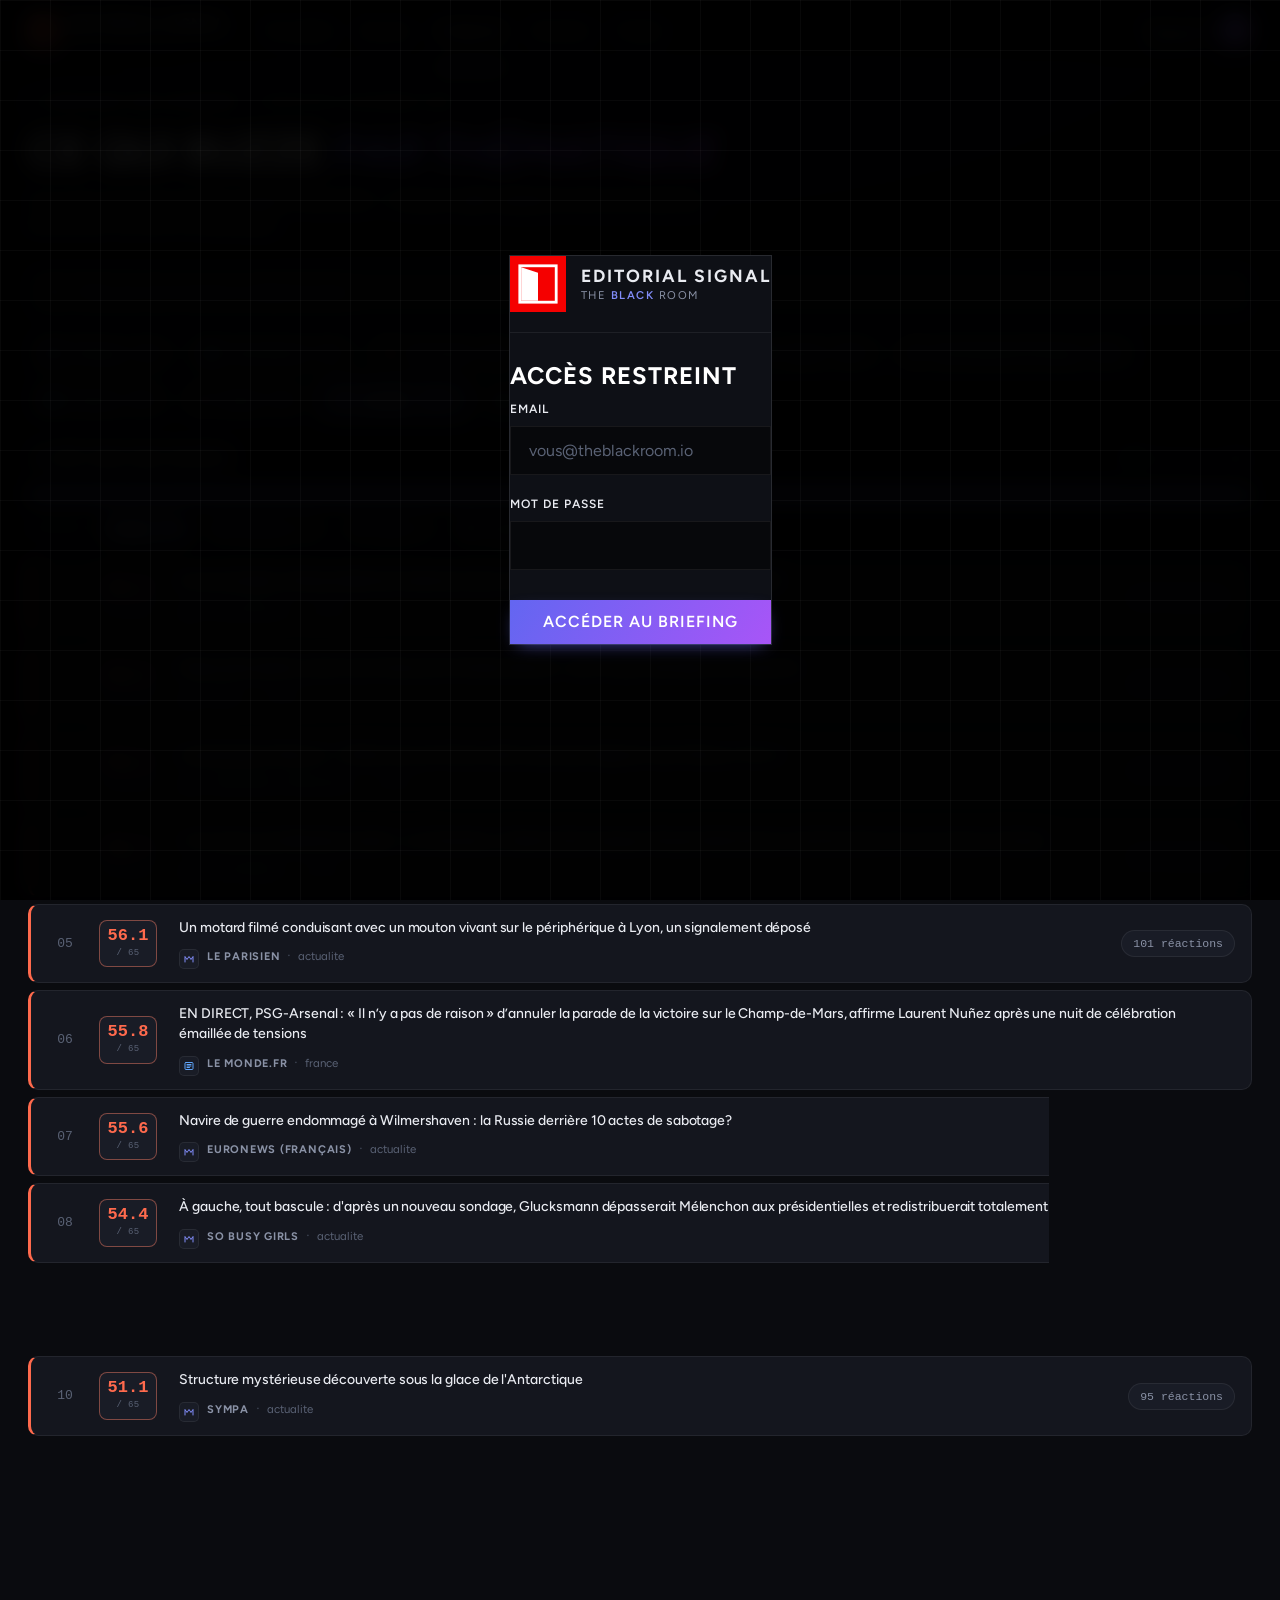
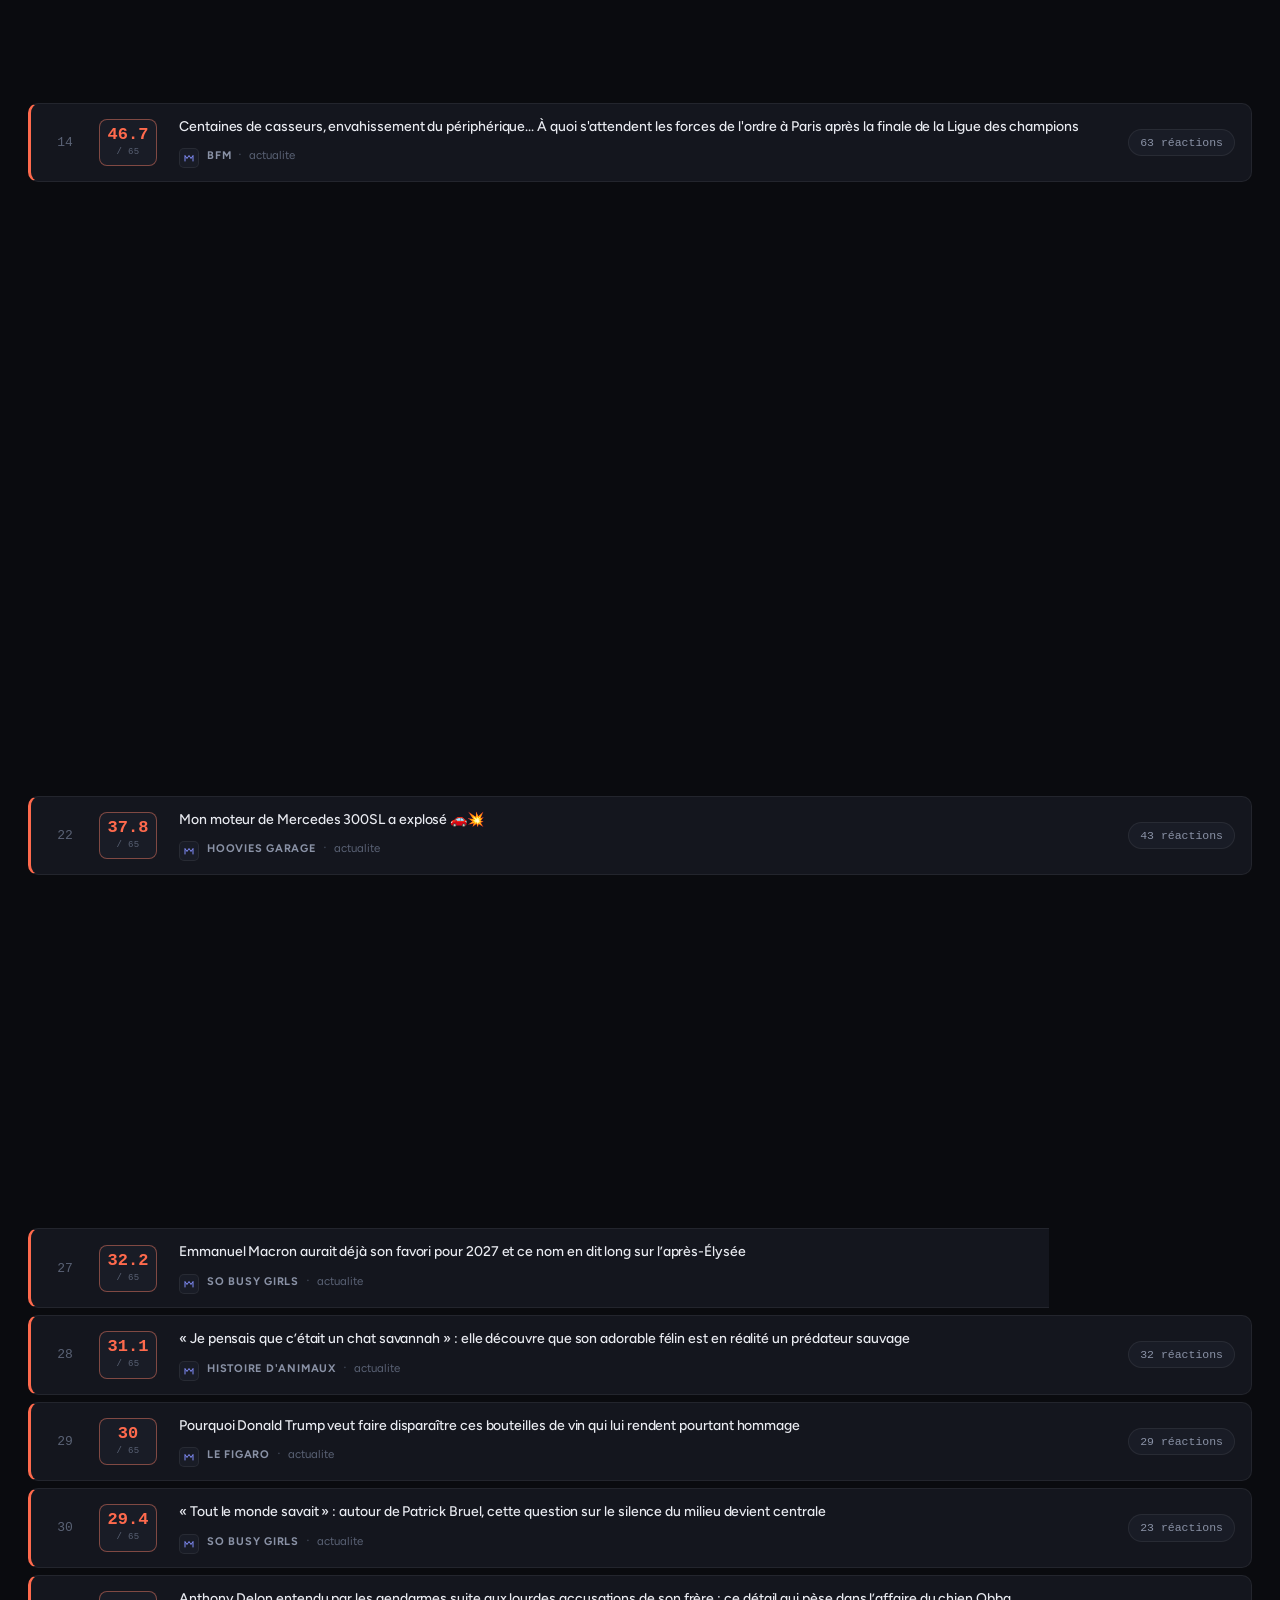
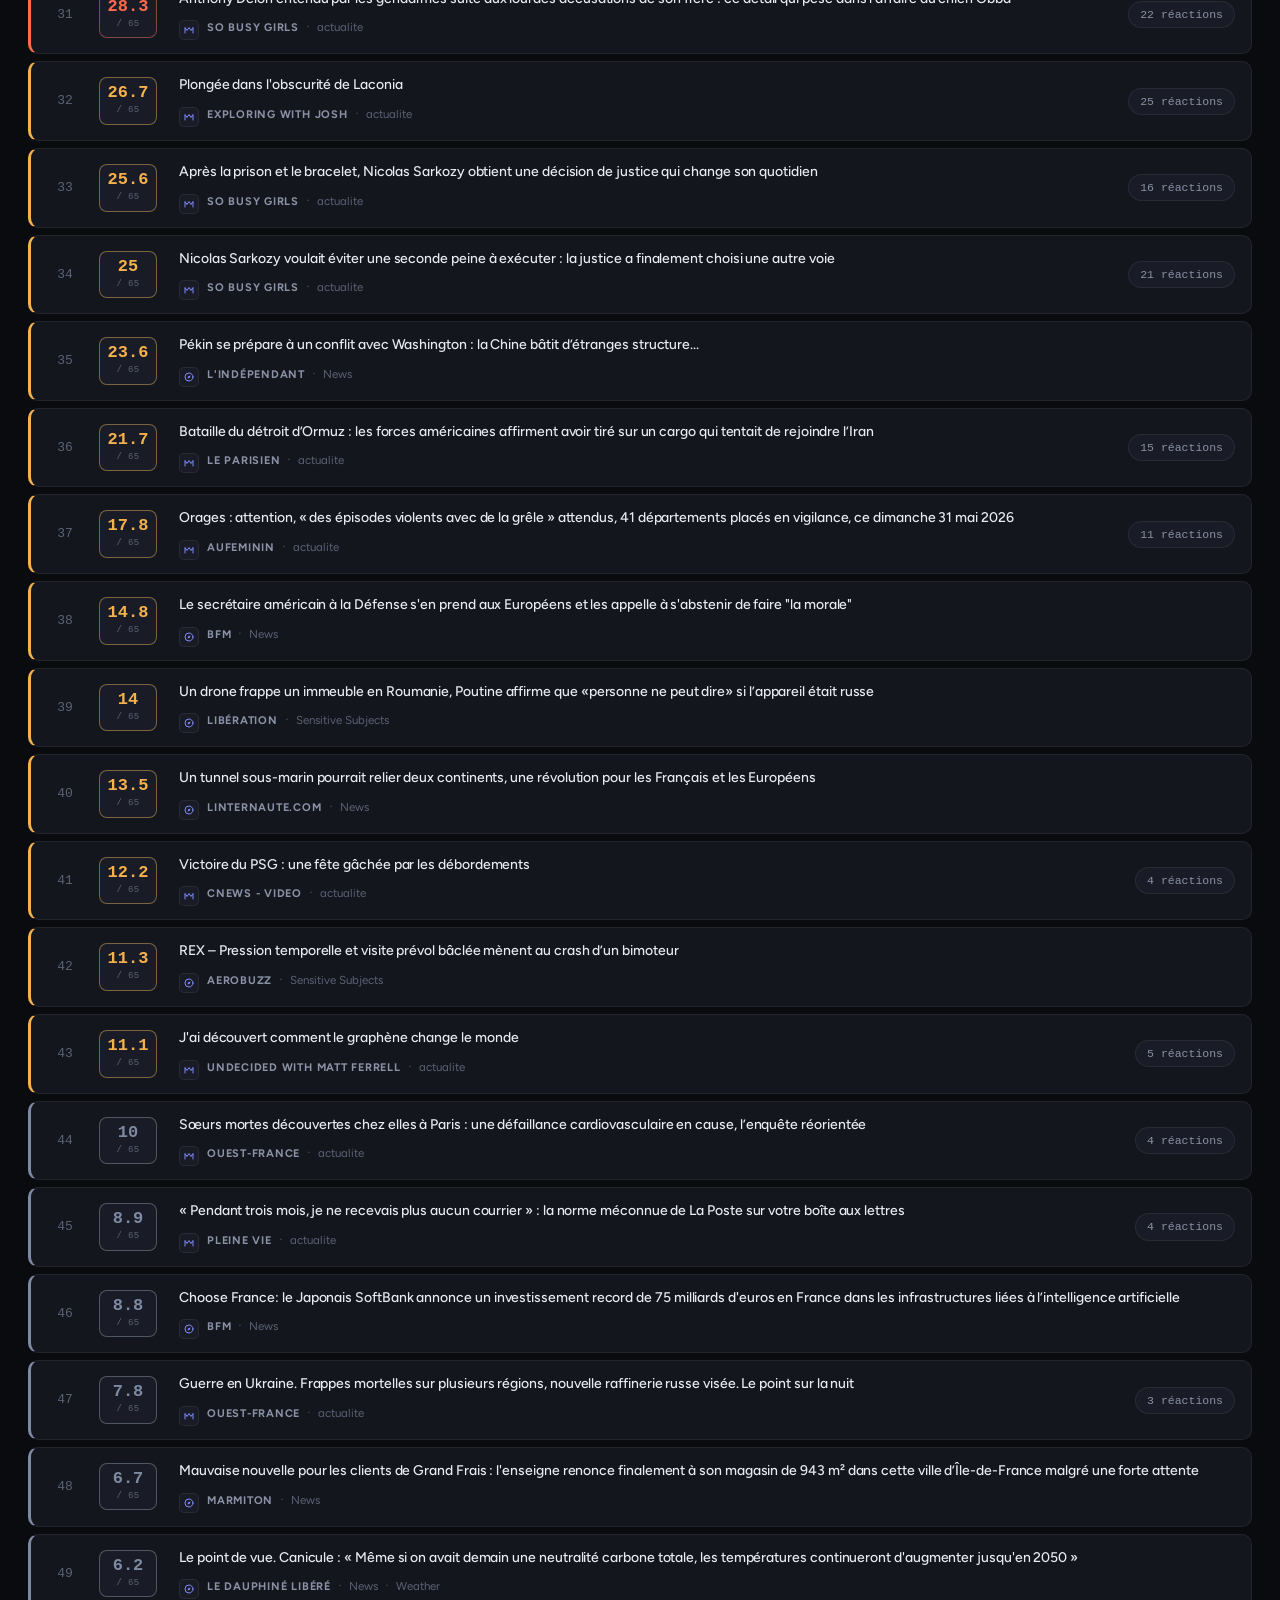
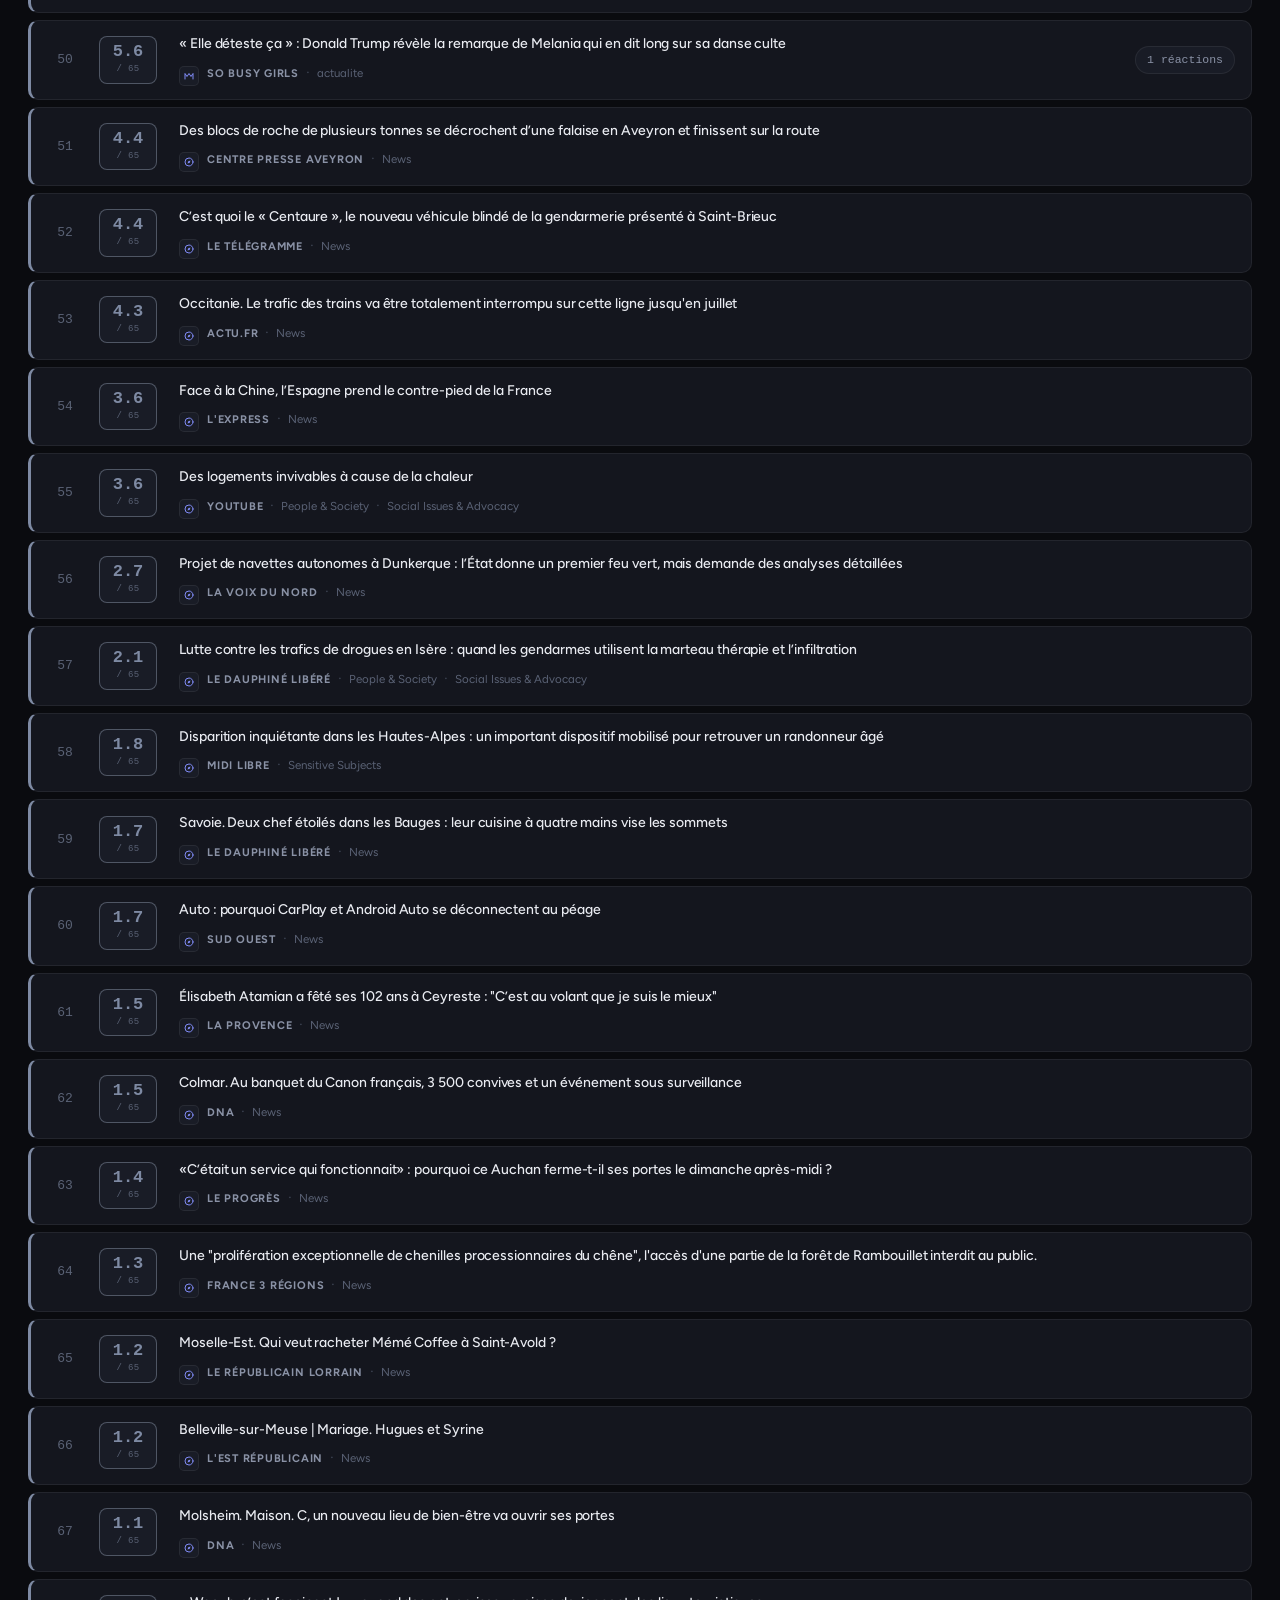
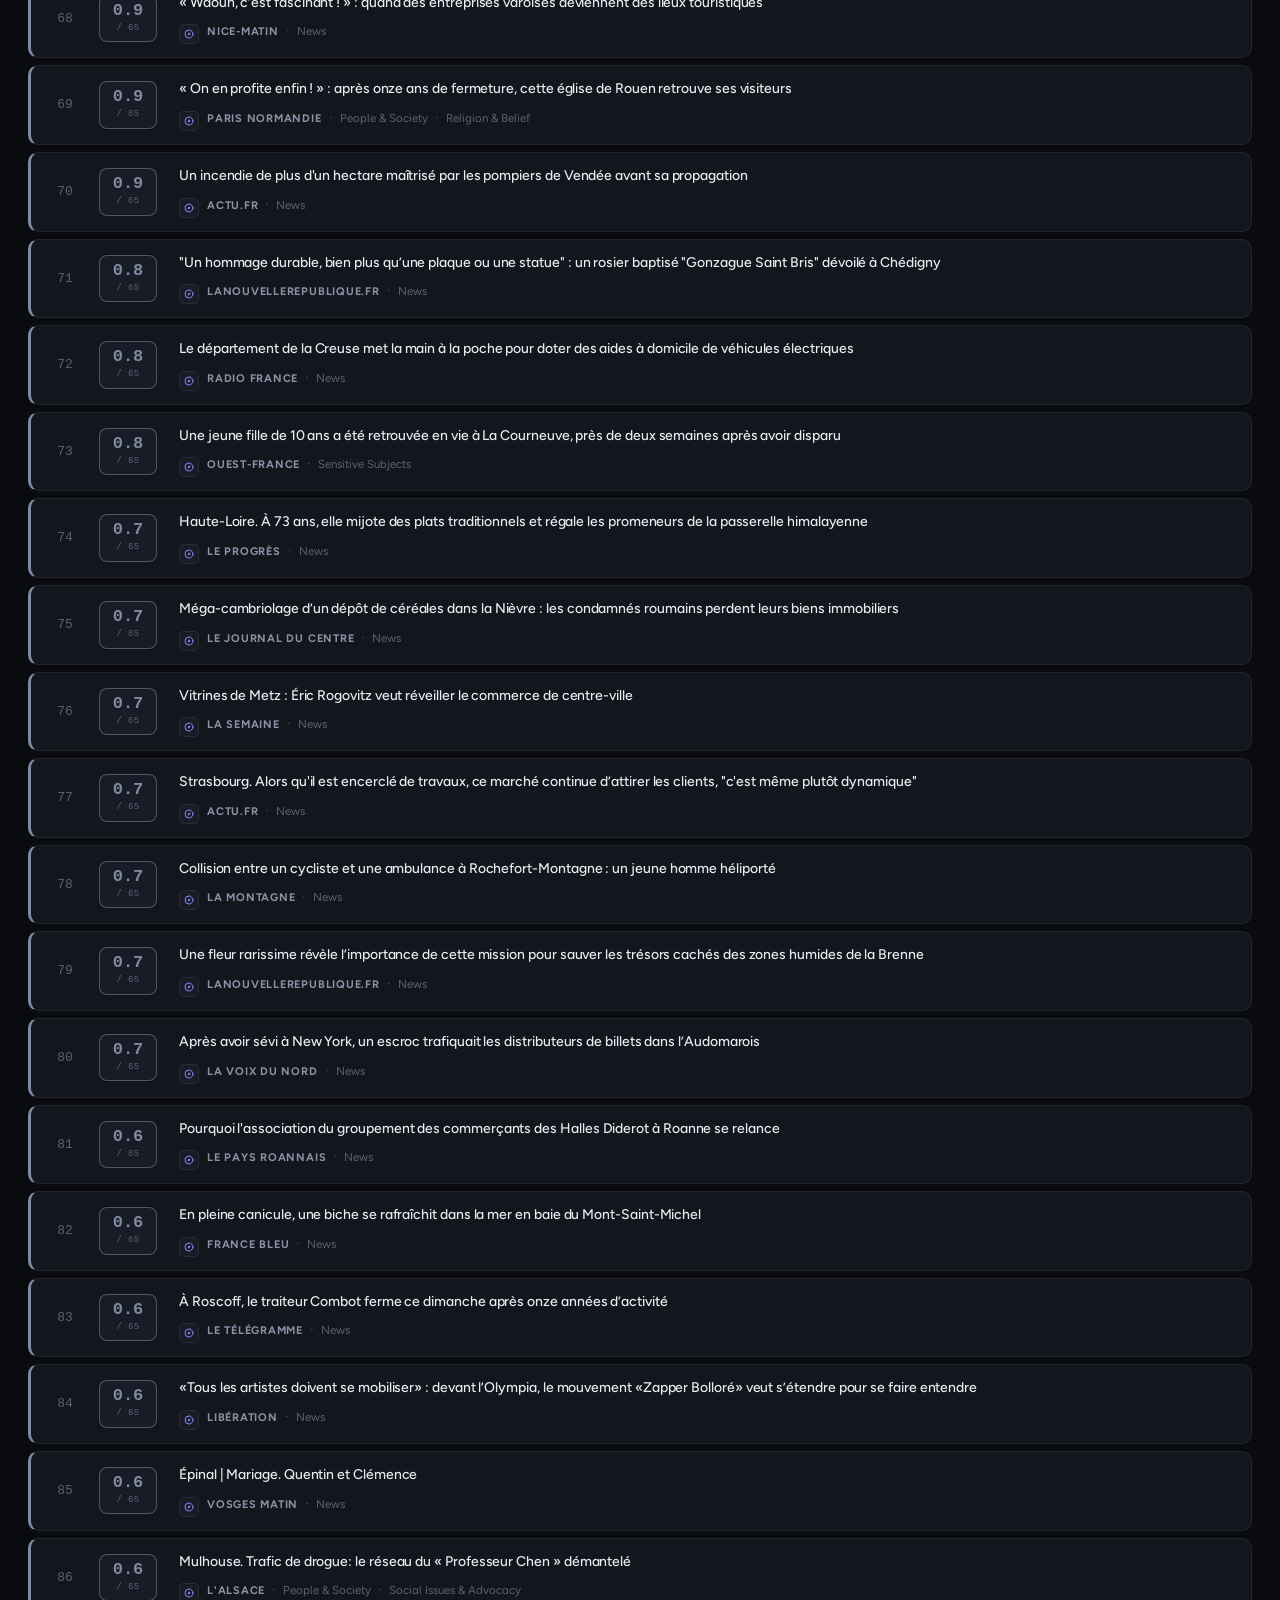
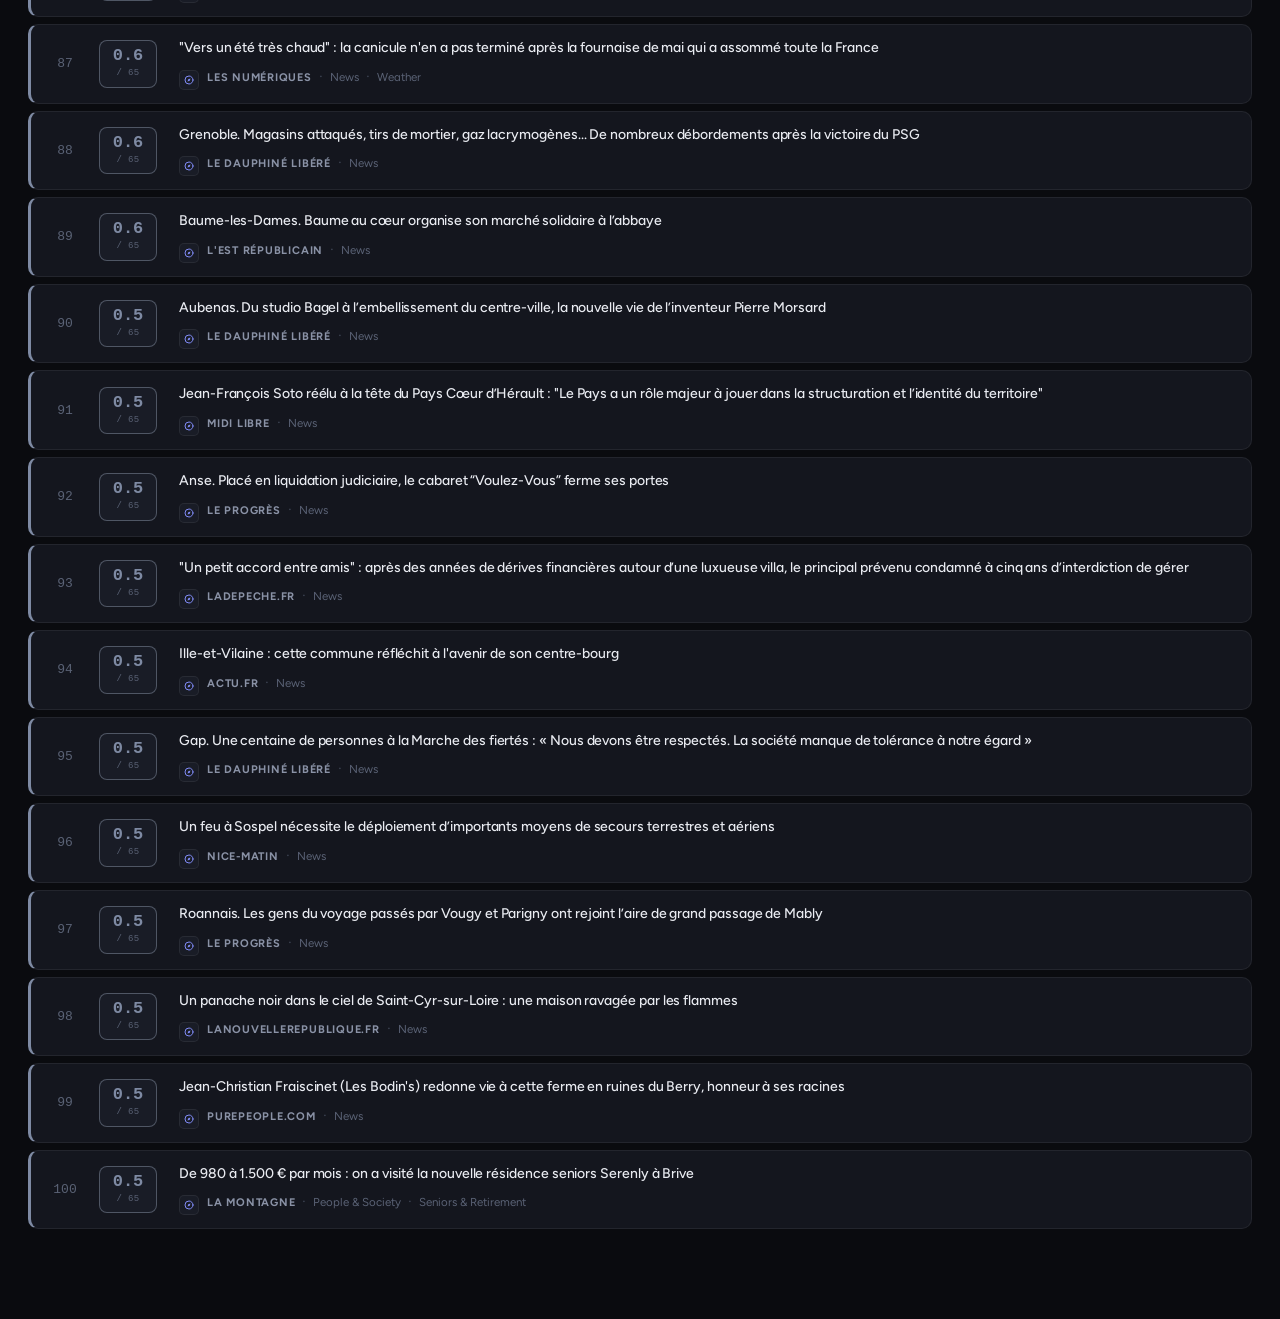
==== commit 4248f2e8: "feat(categories): implementation du design Claude (vue cross-source) Refonte complete de categories." ====
--- a/categories.html
+++ b/categories.html
@@ -20,8 +20,8 @@
     <link rel="stylesheet" href="styles/components.css?v=tbr11" />
     <link rel="stylesheet" href="styles/cockpit-pro.css?v=tbr1" />
     <link rel="stylesheet" href="styles/tokens-bridge.css?v=tbr1" />
-    <link rel="stylesheet" href="styles/tendances.css?v=tbr3" />
-    <link rel="stylesheet" href="styles/categories.css?v=tbr2" />
+    <link rel="stylesheet" href="styles/tendances-pro.css?v=tbr1" />
+    <link rel="stylesheet" href="styles/categories-pro.css?v=tbr1" />
     <script>
       (function () {
         try {
@@ -65,48 +65,11 @@
 
     <div id="shell-mount" data-shell-active="categories" data-shell-search="false"></div>
 
-    <main class="tendances">
-      <section class="tendances-hero">
-        <div class="tendances-hero__intro">
-          <p class="tendances-hero__eyebrow">Tendances par catégorie · 30 mai 2026</p>
-          <h1 class="tendances-hero__title">
-            Ce qui buzze <em>par thématique</em>
-          </h1>
-          <p class="tendances-hero__lede">
-            Vue cross-source par grande catégorie éditoriale — chaque onglet
-            agrège tous les items des 8 sources qui couvrent la thématique.
-          </p>
-        </div>
-      </section>
-
-      <!-- Barre de recherche (réutilisée depuis tendances.css) -->
-      <div class="source-search">
-        <svg class="source-search__icon" width="16" height="16" viewBox="0 0 16 16" fill="none" aria-hidden="true">
-          <circle cx="7" cy="7" r="5" stroke="currentColor" stroke-width="1.5" />
-          <path d="M11 11l3 3" stroke="currentColor" stroke-width="1.5" stroke-linecap="round" />
-        </svg>
-        <input
-          class="source-search__input"
-          type="search"
-          id="cat-search"
-          placeholder="Filtrer par mot-clé dans la catégorie active…"
-          autocomplete="off"
-          spellcheck="false"
-        />
-        <button class="source-search__clear" type="button" id="cat-search-clear" aria-label="Effacer la recherche" hidden>✕</button>
-      </div>
-
-      <!-- Onglets : un par catégorie (peuplés dynamiquement avec compteurs) -->
-      <nav class="cat-tabs" role="tablist" aria-label="Catégories" id="cat-tabs"></nav>
-
-      <!-- Panel : sections par source, items de la catégorie active -->
-      <section class="cat-panel" role="tabpanel" id="cat-panel" aria-live="polite">
-        <div class="source-panel__loading">Chargement…</div>
-      </section>
-    </main>
+    <!-- Contenu de la page rendu dynamiquement par scripts/categories.js -->
+    <div id="cp-root"></div>
 
     <script type="module" src="scripts/auth.js?v=tbr5"></script>
     <script type="module" src="scripts/shell-pro.js?v=tbr1"></script>
-    <script type="module" src="scripts/categories.js?v=tbr1"></script>
+    <script type="module" src="scripts/categories.js?v=tbr2"></script>
   </body>
 </html>
--- a/styles/tendances-pro.css
+++ b/styles/tendances-pro.css
@@ -0,0 +1,413 @@
+/* ============================================================
+   EDITORIAL SIGNAL — Tendances par source (design Claude)
+   Encre éditoriale élevée, en cohérence avec cockpit-pro.css.
+   ============================================================ */
+
+/* Hero compact (eyebrow + titre + lede) */
+.tp-hero {
+  max-width: var(--maxw);
+  margin: 0 auto;
+  padding: 34px 28px 8px;
+}
+.tp-eyebrow {
+  font-size: 11px;
+  font-weight: 600;
+  letter-spacing: 0.16em;
+  text-transform: uppercase;
+  color: var(--brand);
+  display: flex;
+  align-items: center;
+  gap: 9px;
+  white-space: nowrap;
+}
+.tp-eyebrow .dot {
+  width: 5px;
+  height: 5px;
+  border-radius: 50%;
+  background: var(--brand);
+}
+.tp-eyebrow .muted {
+  color: var(--fg-subtle);
+}
+.tp-title {
+  font-size: 46px;
+  line-height: 1.02;
+  font-weight: 800;
+  letter-spacing: -0.025em;
+  color: var(--fg-strong);
+  margin: 16px 0 0;
+}
+.tp-title .accent {
+  font-style: italic;
+  background: var(--brand-grad);
+  -webkit-background-clip: text;
+  background-clip: text;
+  -webkit-text-fill-color: transparent;
+  color: transparent;
+  padding-right: 0.06em;
+}
+.tp-sub {
+  font-size: 15.5px;
+  line-height: 1.55;
+  color: var(--fg-muted);
+  max-width: 680px;
+  margin-top: 14px;
+}
+
+/* Filterbar */
+.tp-filterbar {
+  max-width: var(--maxw);
+  margin: 24px auto 0;
+  padding: 0 28px;
+}
+.tp-filter-input {
+  display: flex;
+  align-items: center;
+  gap: 12px;
+  background: var(--ink-2);
+  border: 1px solid var(--line-2);
+  border-radius: var(--r-lg);
+  padding: 13px 16px;
+  transition: border-color 0.15s, background 0.15s;
+}
+.tp-filter-input:focus-within {
+  border-color: var(--brand-2);
+  background: var(--ink-3);
+  box-shadow: 0 0 0 4px var(--brand-soft);
+}
+.tp-filter-input input {
+  flex: 1;
+  background: none;
+  border: none;
+  outline: none;
+  color: var(--fg);
+  font-size: 14.5px;
+  font-family: inherit;
+}
+.tp-filter-input input::placeholder {
+  color: var(--fg-subtle);
+}
+.tp-filter-input input::-webkit-search-cancel-button {
+  -webkit-appearance: none;
+  appearance: none;
+}
+.tp-filter-clear {
+  width: 26px;
+  height: 26px;
+  border-radius: var(--r-md);
+  display: grid;
+  place-items: center;
+  color: var(--fg-subtle);
+  background: var(--ink-3);
+  border: none;
+  cursor: pointer;
+  transition: 0.15s;
+}
+.tp-filter-clear:hover {
+  color: var(--fg-strong);
+  background: var(--ink-4);
+}
+
+/* Tabs plateformes — pills colorées par hue */
+.tp-tabs {
+  max-width: var(--maxw);
+  margin: 18px auto 0;
+  padding: 0 28px;
+  display: flex;
+  gap: 9px;
+  flex-wrap: wrap;
+}
+.tp-tab {
+  display: flex;
+  align-items: center;
+  gap: 10px;
+  padding: 9px 14px;
+  border: 1px solid var(--line);
+  border-radius: var(--r-lg);
+  background: var(--ink-2);
+  cursor: pointer;
+  transition: border-color 0.15s, background 0.15s, transform 0.12s;
+  font-family: inherit;
+}
+.tp-tab:hover {
+  border-color: var(--line-2);
+  transform: translateY(-1px);
+}
+.tp-tab.on {
+  border-color: transparent;
+  box-shadow: inset 0 0 0 1.5px var(--tab-c);
+  background: color-mix(in srgb, var(--tab-c) 12%, var(--ink-2));
+}
+.tp-tab-ic {
+  width: 18px;
+  height: 18px;
+  color: var(--tab-c);
+  flex-shrink: 0;
+  display: grid;
+  place-items: center;
+}
+.tp-tab-ic svg {
+  width: 18px;
+  height: 18px;
+}
+.tp-tab-label {
+  font-size: 13px;
+  font-weight: 600;
+  color: var(--fg-muted);
+  white-space: nowrap;
+}
+.tp-tab.on .tp-tab-label {
+  color: var(--fg-strong);
+}
+.tp-tab-count {
+  font-family: var(--font-mono);
+  font-size: 11px;
+  font-weight: 600;
+  color: var(--fg-subtle);
+  background: var(--ink-4);
+  padding: 1px 8px;
+  border-radius: var(--r-full);
+  min-width: 24px;
+  text-align: center;
+}
+.tp-tab.on .tp-tab-count {
+  color: var(--tab-c);
+  background: color-mix(in srgb, var(--tab-c) 16%, transparent);
+}
+.tp-tab.zero .tp-tab-count {
+  opacity: 0.5;
+}
+
+/* Listbar */
+.tp-listbar {
+  max-width: var(--maxw);
+  margin: 24px auto 0;
+  padding: 0 28px;
+  display: flex;
+  align-items: center;
+  gap: 14px;
+}
+.tp-items {
+  display: inline-flex;
+  align-items: center;
+  gap: 8px;
+  font-family: var(--font-mono);
+  font-size: 12px;
+  font-weight: 600;
+  letter-spacing: 0.04em;
+  color: var(--fg);
+  border: 1px solid var(--line-2);
+  border-radius: var(--r-md);
+  padding: 6px 12px;
+  background: var(--ink-2);
+  white-space: nowrap;
+}
+.tp-items .pf-dot {
+  width: 7px;
+  height: 7px;
+  border-radius: 50%;
+}
+.tp-listbar .tp-upd {
+  margin-left: auto;
+  font-size: 12px;
+  color: var(--fg-subtle);
+  display: flex;
+  align-items: center;
+  gap: 7px;
+  white-space: nowrap;
+}
+
+/* Rows tendances */
+.tp-list {
+  max-width: var(--maxw);
+  margin: 14px auto 0;
+  padding: 0 28px 90px;
+  display: flex;
+  flex-direction: column;
+  gap: 7px;
+}
+.tp-row {
+  display: grid;
+  grid-template-columns: 36px 64px minmax(0, 1fr) auto;
+  align-items: center;
+  gap: 16px;
+  background: var(--ink-2);
+  border: 1px solid var(--line);
+  border-left: 3px solid var(--spine, var(--cool));
+  border-radius: var(--r-lg);
+  padding: 13px 16px;
+  cursor: pointer;
+  transition: background 0.15s, border-color 0.15s, transform 0.15s;
+  text-decoration: none;
+  color: inherit;
+}
+.tp-row:hover {
+  background: var(--ink-3);
+  transform: translateX(2px);
+}
+.tp-row-rank {
+  font-family: var(--font-mono);
+  font-size: 13px;
+  color: var(--fg-subtle);
+  font-weight: 500;
+  text-align: center;
+}
+.tp-scorepill {
+  display: flex;
+  flex-direction: column;
+  align-items: center;
+  justify-content: center;
+  width: 58px;
+  padding: 6px 0;
+  border: 1px solid var(--line-2);
+  border-radius: var(--r-md);
+  background: var(--ink-3);
+}
+.tp-sp-num {
+  font-family: var(--font-mono);
+  font-size: 17px;
+  font-weight: 700;
+  line-height: 1;
+}
+.tp-sp-den {
+  font-family: var(--font-mono);
+  font-size: 9px;
+  color: var(--fg-subtle);
+  margin-top: 3px;
+  letter-spacing: 0.04em;
+  white-space: nowrap;
+}
+.tp-row-mid {
+  min-width: 0;
+}
+.tp-row-title {
+  font-size: 14px;
+  font-weight: 500;
+  color: var(--fg);
+  line-height: 1.4;
+  letter-spacing: -0.005em;
+  display: -webkit-box;
+  -webkit-line-clamp: 2;
+  -webkit-box-orient: vertical;
+  overflow: hidden;
+}
+.tp-row:hover .tp-row-title {
+  color: var(--fg-strong);
+}
+.tp-row-meta {
+  display: block;
+  margin-top: 6px;
+  line-height: 1.6;
+}
+.tp-pub {
+  font-size: 11px;
+  font-weight: 700;
+  letter-spacing: 0.07em;
+  text-transform: uppercase;
+  color: var(--pub-c, var(--fg-muted));
+  white-space: nowrap;
+}
+.tp-metasep {
+  color: var(--fg-faint);
+  margin: 0 7px;
+}
+.tp-tag {
+  font-size: 11.5px;
+  color: var(--fg-subtle);
+  white-space: nowrap;
+}
+.tp-row-right {
+  display: flex;
+  align-items: center;
+  gap: 14px;
+}
+.tp-metric-chip {
+  display: inline-flex;
+  align-items: center;
+  gap: 6px;
+  font-family: var(--font-mono);
+  font-size: 11.5px;
+  font-weight: 500;
+  color: var(--fg-muted);
+  background: var(--ink-3);
+  border: 1px solid var(--line);
+  border-radius: var(--r-full);
+  padding: 4px 11px;
+  white-space: nowrap;
+}
+.tp-ext {
+  color: var(--fg-subtle);
+  display: grid;
+  place-items: center;
+  transition: color 0.15s;
+}
+.tp-row:hover .tp-ext {
+  color: var(--brand);
+}
+
+/* Empty state */
+.tp-empty {
+  max-width: var(--maxw);
+  margin: 24px auto 0;
+  padding: 0 28px;
+}
+.tp-empty-card {
+  border: 1px dashed var(--line-2);
+  border-radius: var(--r-2xl);
+  padding: 54px 32px;
+  text-align: center;
+  background: var(--ink-1);
+}
+.tp-empty-ic {
+  width: 54px;
+  height: 54px;
+  border-radius: var(--r-xl);
+  display: grid;
+  place-items: center;
+  margin: 0 auto 18px;
+  background: var(--ink-3);
+  color: var(--fg-muted);
+}
+.tp-empty-ic svg {
+  width: 26px;
+  height: 26px;
+}
+.tp-empty-card h3 {
+  font-size: 18px;
+  font-weight: 700;
+  color: var(--fg-strong);
+  margin: 0;
+}
+.tp-empty-card p {
+  font-size: 14px;
+  color: var(--fg-muted);
+  margin: 8px auto 0;
+  max-width: 420px;
+  line-height: 1.55;
+}
+.tp-empty-card .clearfilter {
+  background: none;
+  border: none;
+  color: var(--brand);
+  font-weight: 600;
+  cursor: pointer;
+  font-family: inherit;
+}
+
+.tp-fade-up {
+  animation: tpFadeUp 0.45s var(--ease-out) both;
+}
+@keyframes tpFadeUp {
+  from { transform: translateY(10px); opacity: 0.6; }
+  to { transform: translateY(0); opacity: 1; }
+}
+
+@media (max-width: 720px) {
+  .tp-hero { padding: 24px 18px 6px; }
+  .tp-title { font-size: 32px; }
+  .tp-filterbar,
+  .tp-tabs,
+  .tp-listbar,
+  .tp-list,
+  .tp-empty { padding-left: 18px; padding-right: 18px; }
+}
--- a/styles/categories-pro.css
+++ b/styles/categories-pro.css
@@ -0,0 +1,115 @@
+/* ============================================================
+   EDITORIAL SIGNAL — Catégories (design Claude)
+   Réutilise les styles de tendances-pro.css + spécifiques cats.
+   ============================================================ */
+
+/* Source-mix bar : répartition horizontale par source */
+.cp-mixwrap {
+  max-width: var(--maxw);
+  margin: 16px auto 0;
+  padding: 0 28px;
+}
+.cp-mixbar {
+  display: flex;
+  height: 8px;
+  border-radius: var(--r-full);
+  overflow: hidden;
+  background: var(--ink-3);
+  gap: 2px;
+}
+.cp-mixbar i {
+  height: 100%;
+  min-width: 3px;
+  border-radius: 2px;
+  transition: opacity 0.15s;
+}
+.cp-mixbar i.dim {
+  opacity: 0.28;
+}
+
+/* Source filter chips */
+.cp-srcfilters {
+  max-width: var(--maxw);
+  margin: 14px auto 0;
+  padding: 0 28px;
+  display: flex;
+  align-items: center;
+  gap: 9px;
+  flex-wrap: wrap;
+}
+.cp-srcfilters .lbl {
+  font-size: 11px;
+  font-weight: 600;
+  letter-spacing: 0.12em;
+  text-transform: uppercase;
+  color: var(--fg-subtle);
+  margin-right: 2px;
+}
+.cp-srcchip {
+  display: inline-flex;
+  align-items: center;
+  gap: 8px;
+  font-size: 12.5px;
+  font-weight: 600;
+  color: var(--fg-muted);
+  padding: 6px 12px;
+  border: 1px solid var(--line);
+  border-radius: var(--r-full);
+  background: var(--ink-2);
+  cursor: pointer;
+  transition: 0.15s;
+  white-space: nowrap;
+  font-family: inherit;
+}
+.cp-srcchip:hover {
+  border-color: var(--line-2);
+  color: var(--fg);
+}
+.cp-srcchip.on {
+  color: var(--fg-strong);
+  border-color: transparent;
+  box-shadow: inset 0 0 0 1.5px var(--sc-c);
+  background: color-mix(in srgb, var(--sc-c) 13%, var(--ink-2));
+}
+.cp-srcchip .gl {
+  width: 16px;
+  height: 16px;
+  display: grid;
+  place-items: center;
+  color: var(--sc-c);
+}
+.cp-srcchip .gl svg {
+  width: 16px;
+  height: 16px;
+}
+.cp-srcchip .n {
+  font-family: var(--font-mono);
+  font-size: 11px;
+  color: var(--fg-subtle);
+}
+.cp-srcchip.on .n {
+  color: var(--sc-c);
+}
+
+/* Source badge dans les rows */
+.cp-srcbadge {
+  display: inline-grid;
+  place-items: center;
+  width: 20px;
+  height: 20px;
+  border-radius: 5px;
+  border: 1px solid var(--line);
+  background: var(--ink-3);
+  vertical-align: -5px;
+  margin-right: 8px;
+}
+.cp-srcbadge svg {
+  width: 12px;
+  height: 12px;
+}
+
+/* Catégorie tab icon */
+.tp-tab-ic.cat svg {
+  width: 17px;
+  height: 17px;
+}
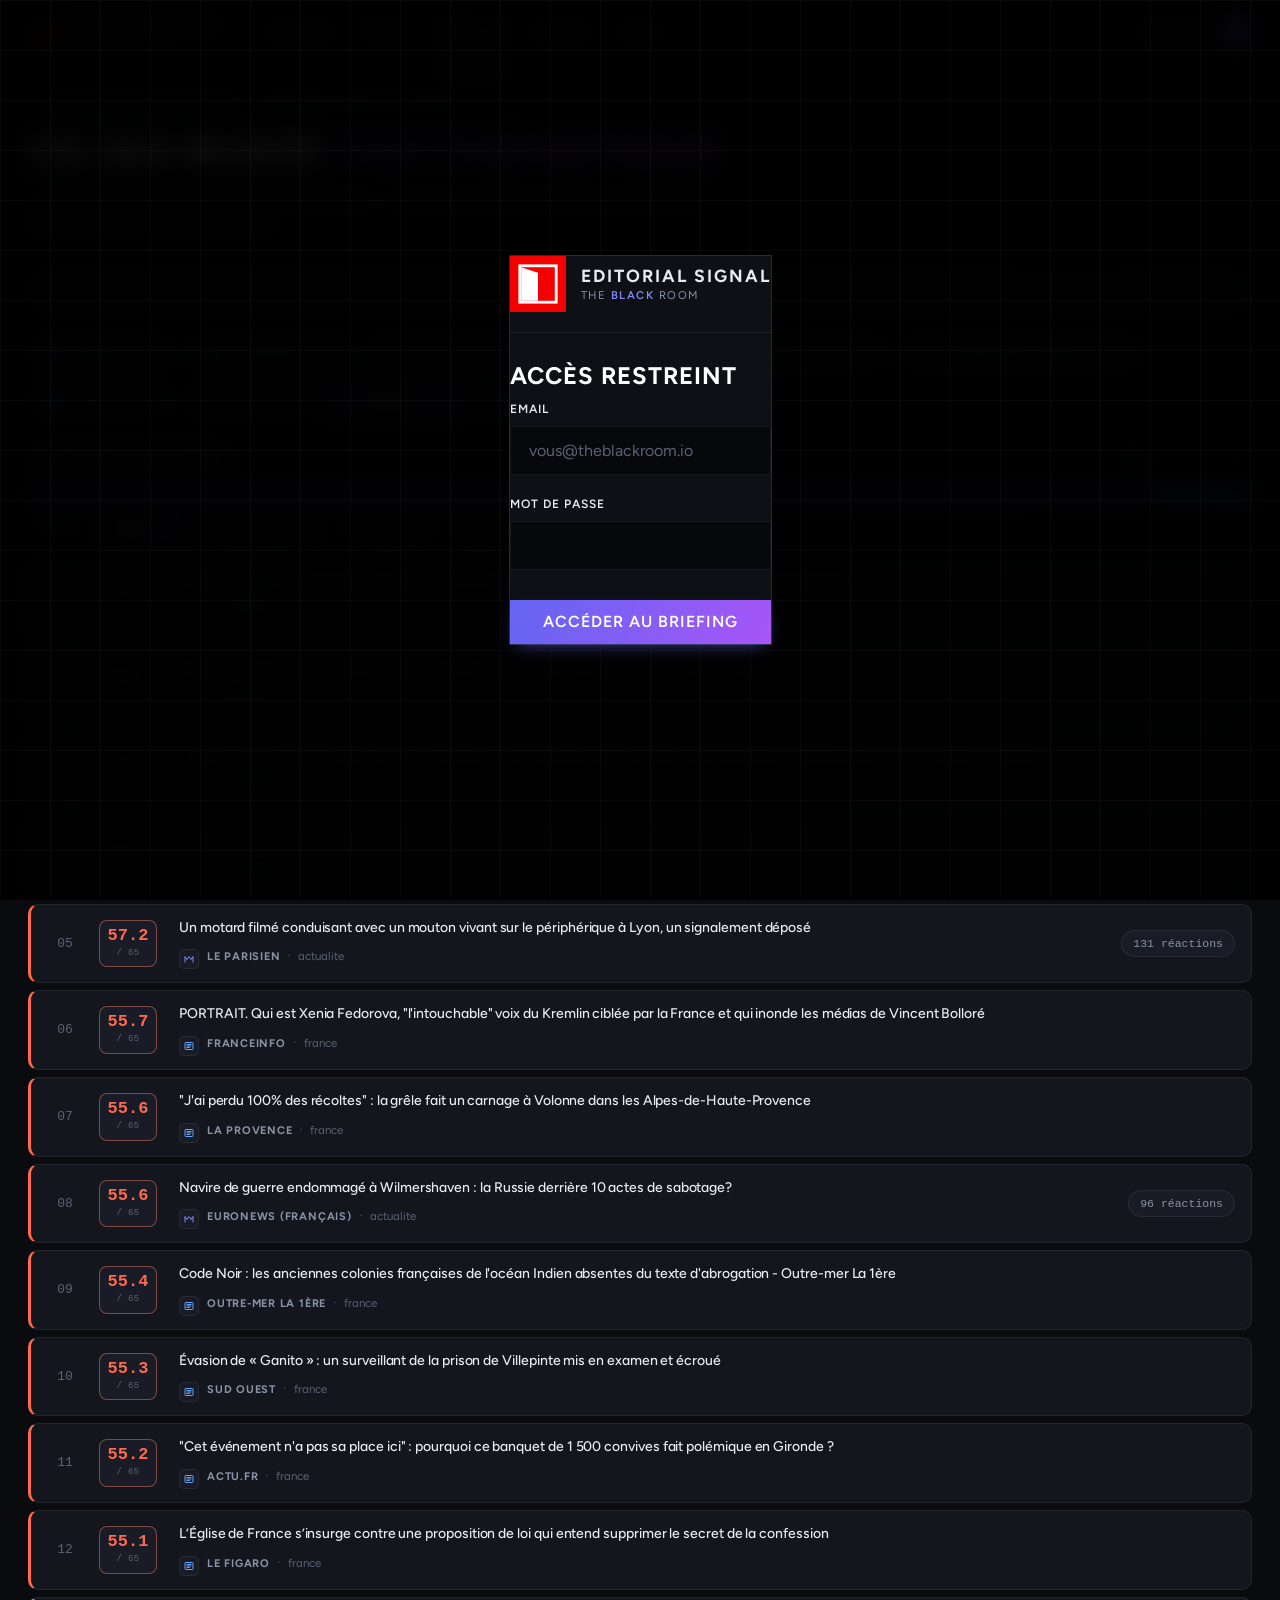
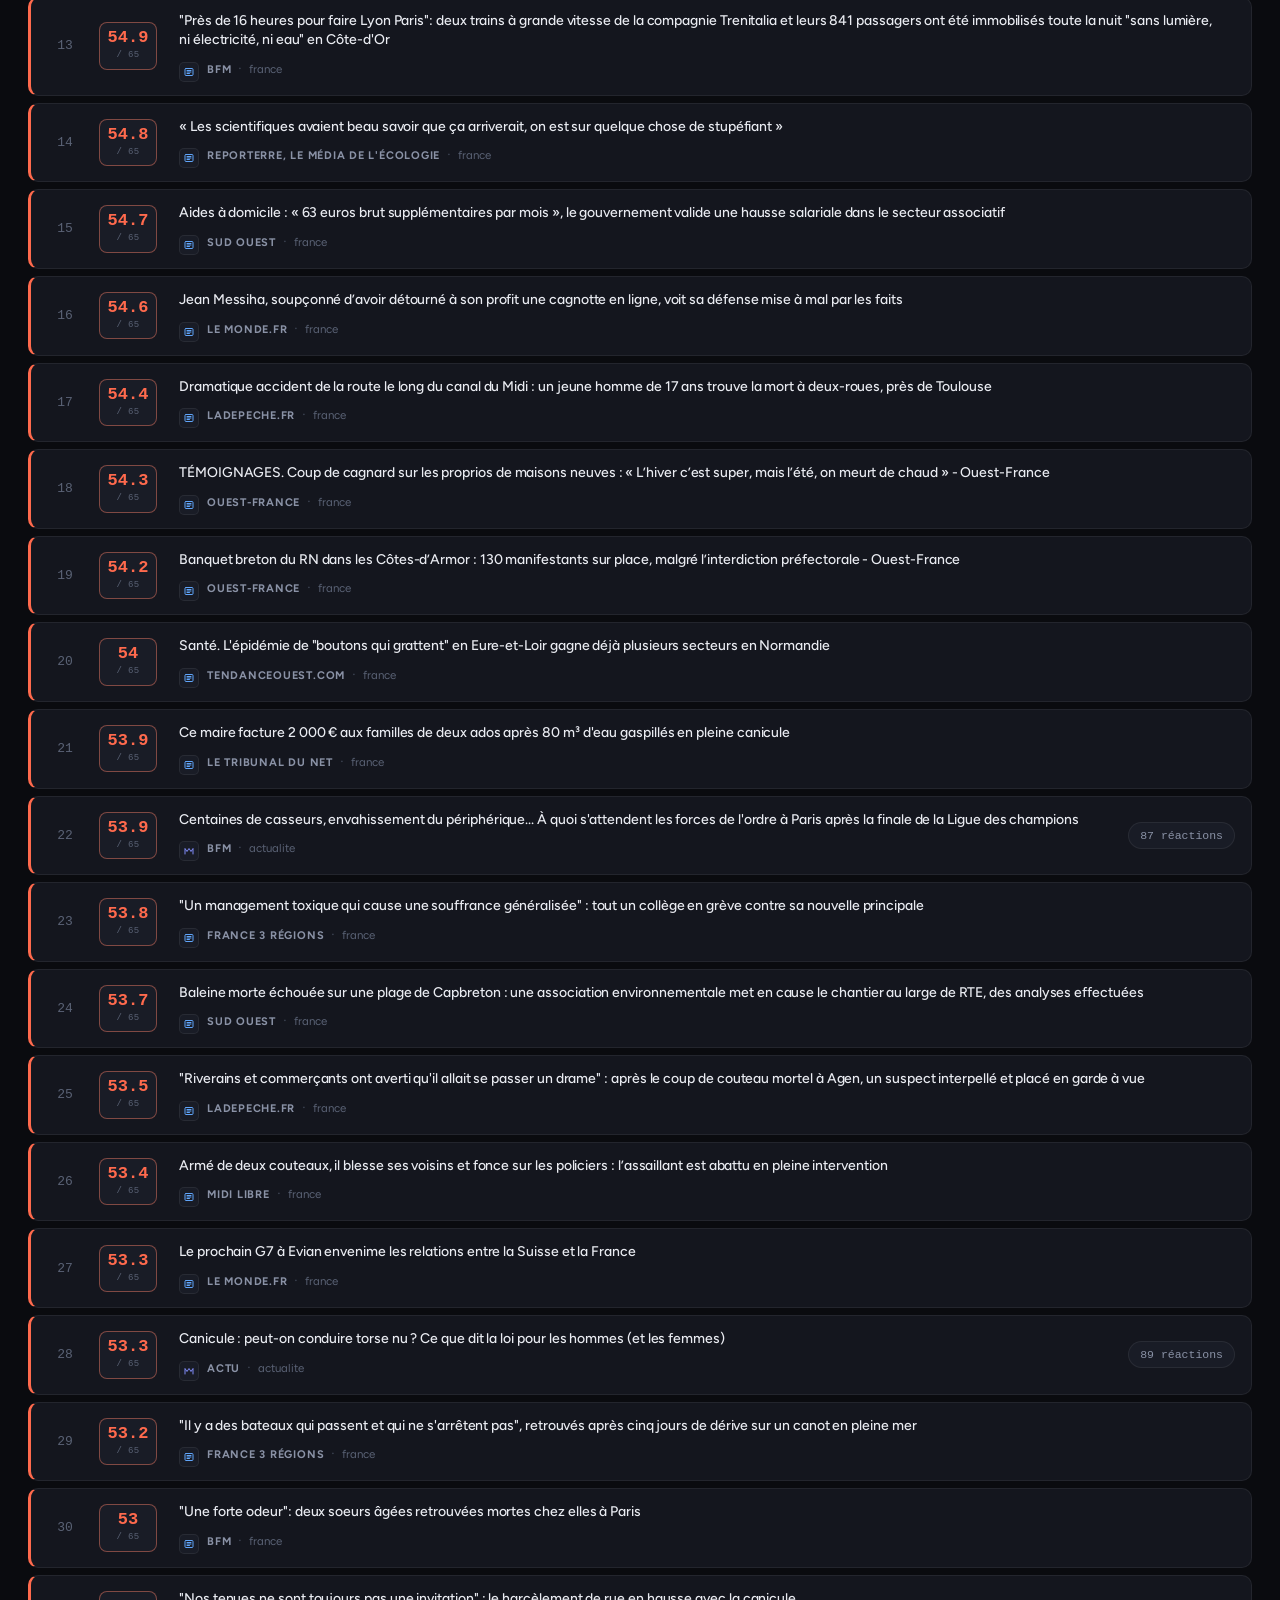
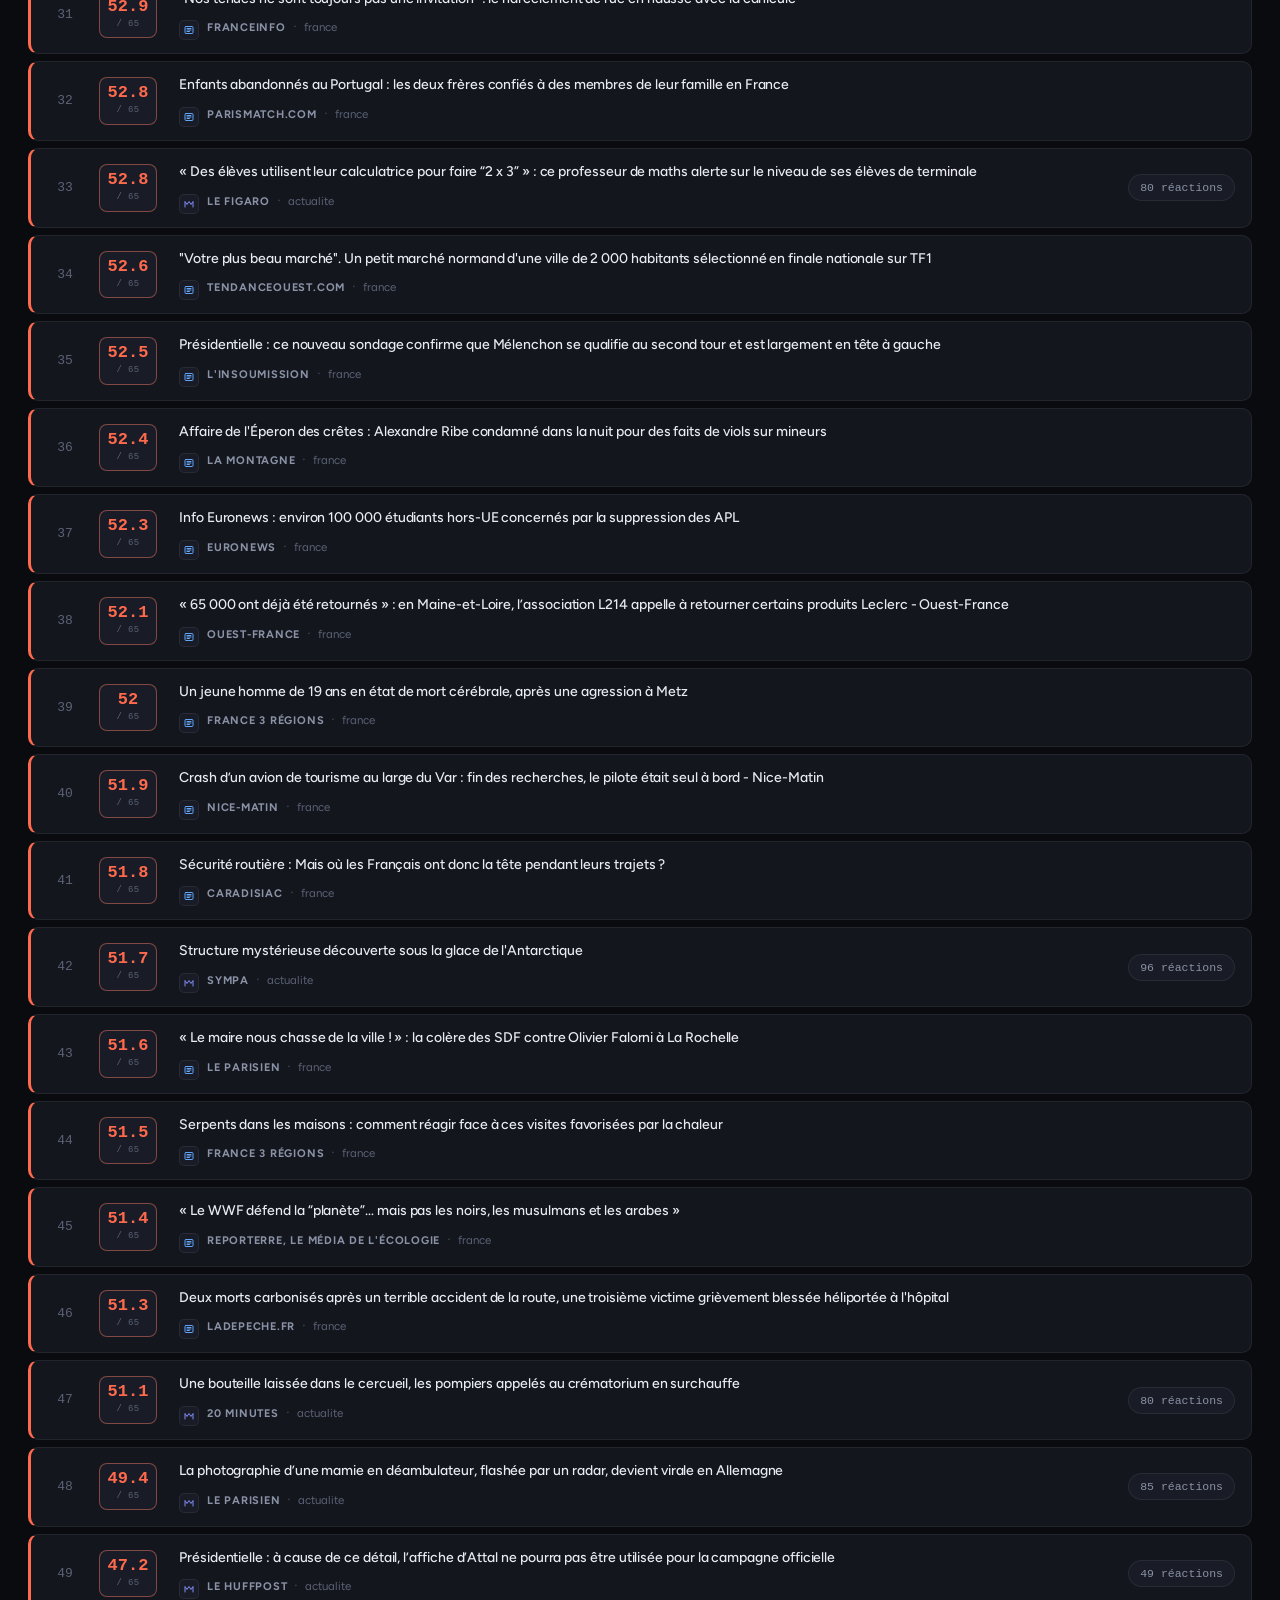
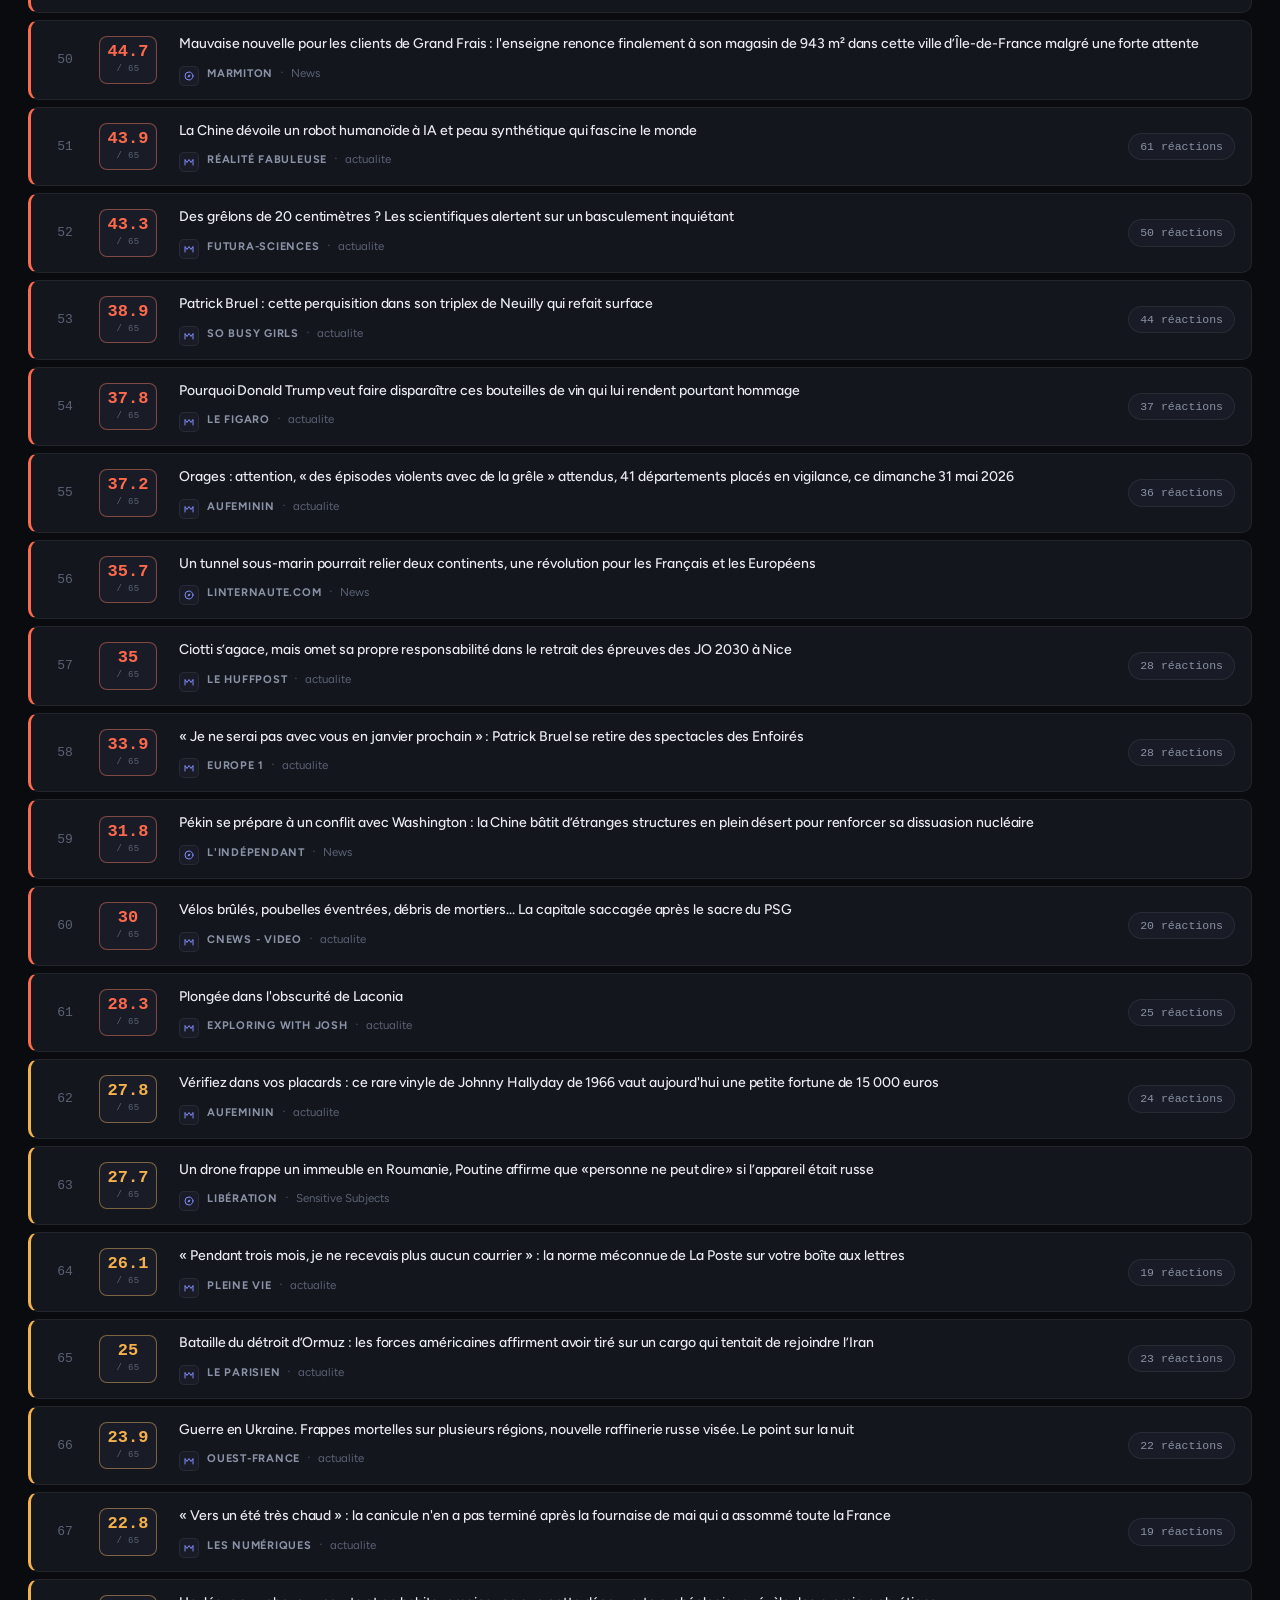
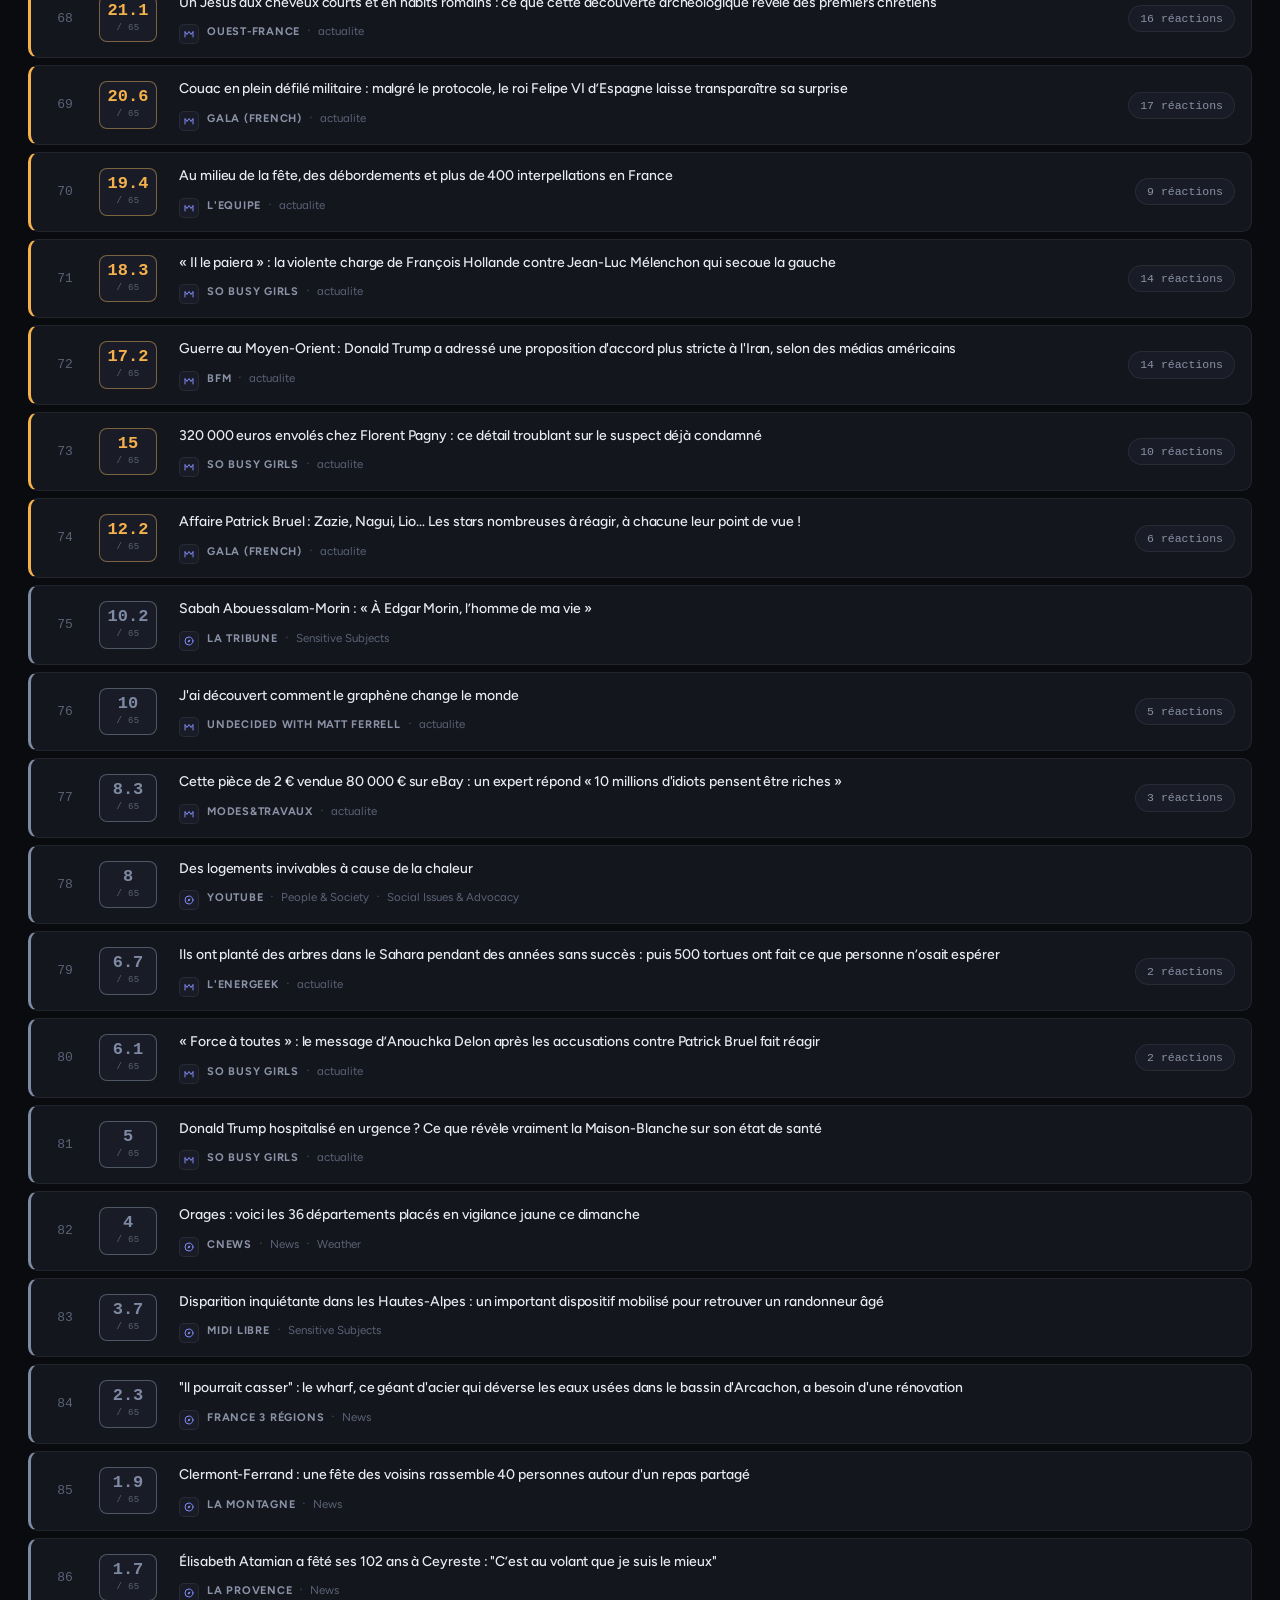
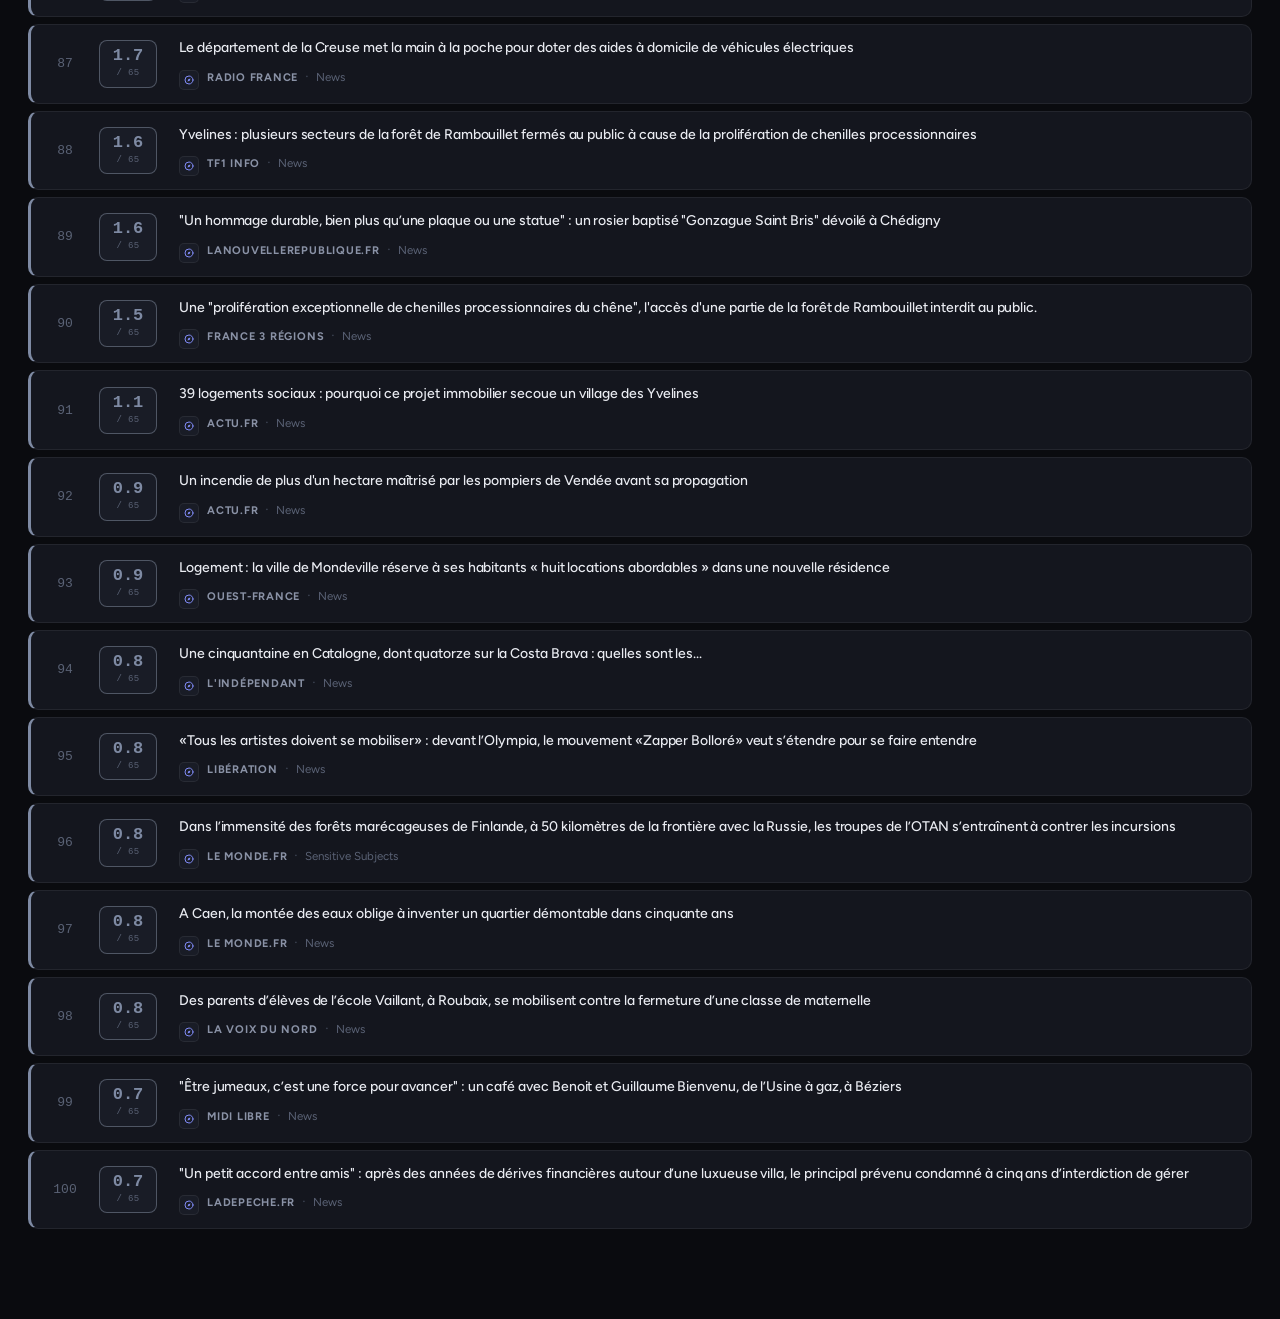
==== commit cca660ba: "chore(reddit): retire Reddit du pipeline CI + UI Reason : reCAPTCHA cote Reddit bloque la creation d" ====
--- a/categories.html
+++ b/categories.html
@@ -70,6 +70,6 @@
 
     <script type="module" src="scripts/auth.js?v=tbr5"></script>
     <script type="module" src="scripts/shell-pro.js?v=tbr1"></script>
-    <script type="module" src="scripts/categories.js?v=tbr2"></script>
+    <script type="module" src="scripts/categories.js?v=tbr3"></script>
   </body>
 </html>
--- a/styles/cockpit-pro.css
+++ b/styles/cockpit-pro.css
@@ -151,31 +151,24 @@
 .brand-mark {
   width: 30px;
   height: 30px;
-  border-radius: 8px;
-  background: var(--hot);
   position: relative;
   display: grid;
   place-items: center;
-  box-shadow: 0 0 0 1px rgba(255, 255, 255, 0.08), 0 6px 18px -6px rgba(255, 106, 77, 0.6);
-}
-.brand-mark::after {
-  content: "";
-  width: 11px;
-  height: 11px;
-  border-radius: 3px;
-  background: #0a0b0f;
-}
-.brand-mark .pulse {
-  position: absolute;
-  inset: 0;
-  border-radius: 8px;
-  box-shadow: 0 0 0 0 rgba(255, 106, 77, 0.55);
-  animation: halo 2.6s var(--ease-out) infinite;
-}
-@keyframes halo {
-  0% { box-shadow: 0 0 0 0 rgba(255, 106, 77, 0.45); }
-  70% { box-shadow: 0 0 0 9px rgba(255, 106, 77, 0); }
-  100% { box-shadow: 0 0 0 0 rgba(255, 106, 77, 0); }
+  flex-shrink: 0;
+}
+.brand-mark svg {
+  display: block;
+  width: 30px;
+  height: 30px;
+  filter: drop-shadow(0 4px 10px rgba(255, 106, 77, 0.18));
+}
+.brand-mark .brand-beacon {
+  transform-origin: 41.5px 5.5px;
+  animation: brand-beacon-pulse 2.6s var(--ease-out) infinite;
+}
+@keyframes brand-beacon-pulse {
+  0%, 100% { opacity: 1; }
+  50%      { opacity: 0.55; }
 }
 .brand-text {
   display: flex;
@@ -187,13 +180,29 @@
   font-size: 14px;
   letter-spacing: 0.14em;
   color: var(--fg-strong);
+  font-family: "Figtree", system-ui, sans-serif;
+  white-space: nowrap;
+}
+.brand-name__accent {
+  color: var(--hot);
 }
 .brand-sub {
+  font-family: "JetBrains Mono", monospace;
   font-size: 9px;
   letter-spacing: 0.28em;
   color: var(--fg-subtle);
-  margin-top: 3px;
+  margin-top: 4px;
   text-transform: uppercase;
+  display: inline-flex;
+  align-items: center;
+  gap: 6px;
+}
+.brand-sub__dot {
+  width: 5px;
+  height: 5px;
+  border-radius: 50%;
+  background: var(--hot);
+  box-shadow: 0 0 6px var(--hot);
 }
 .nav-links {
   display: flex;
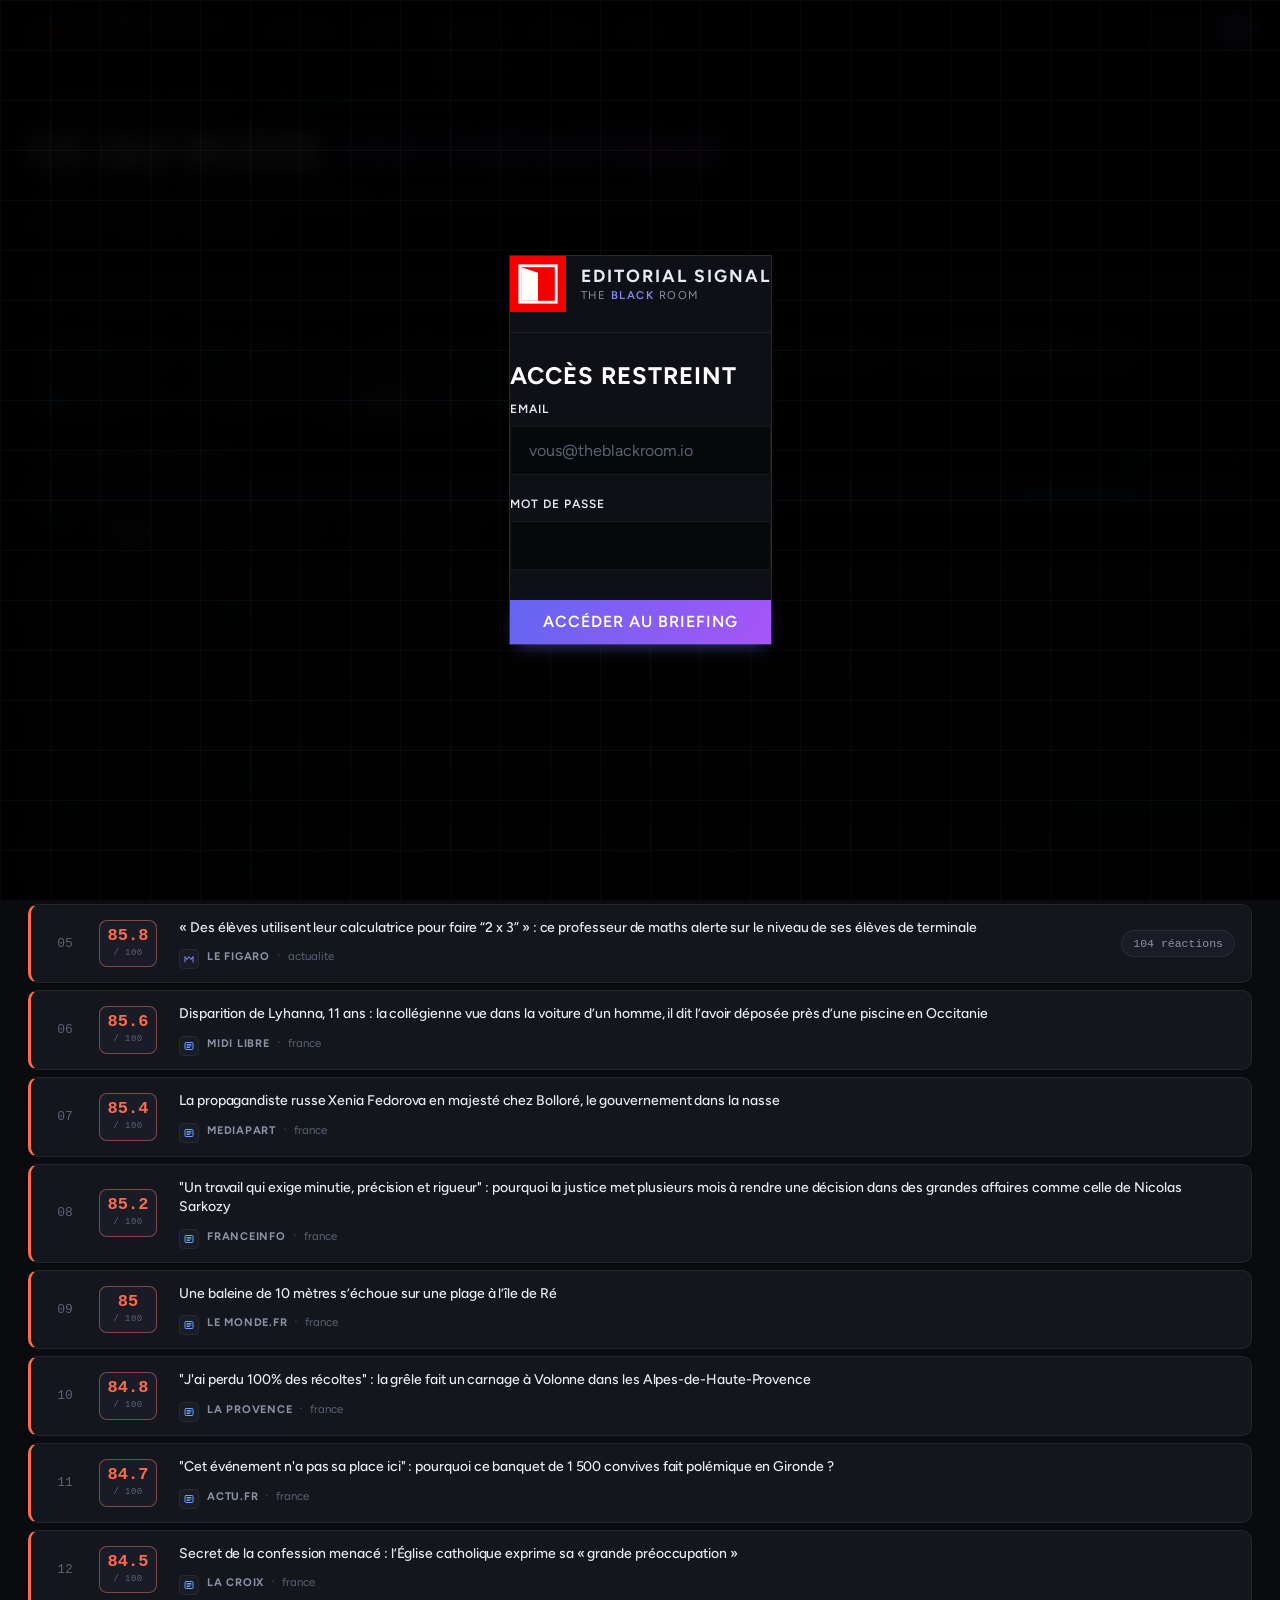
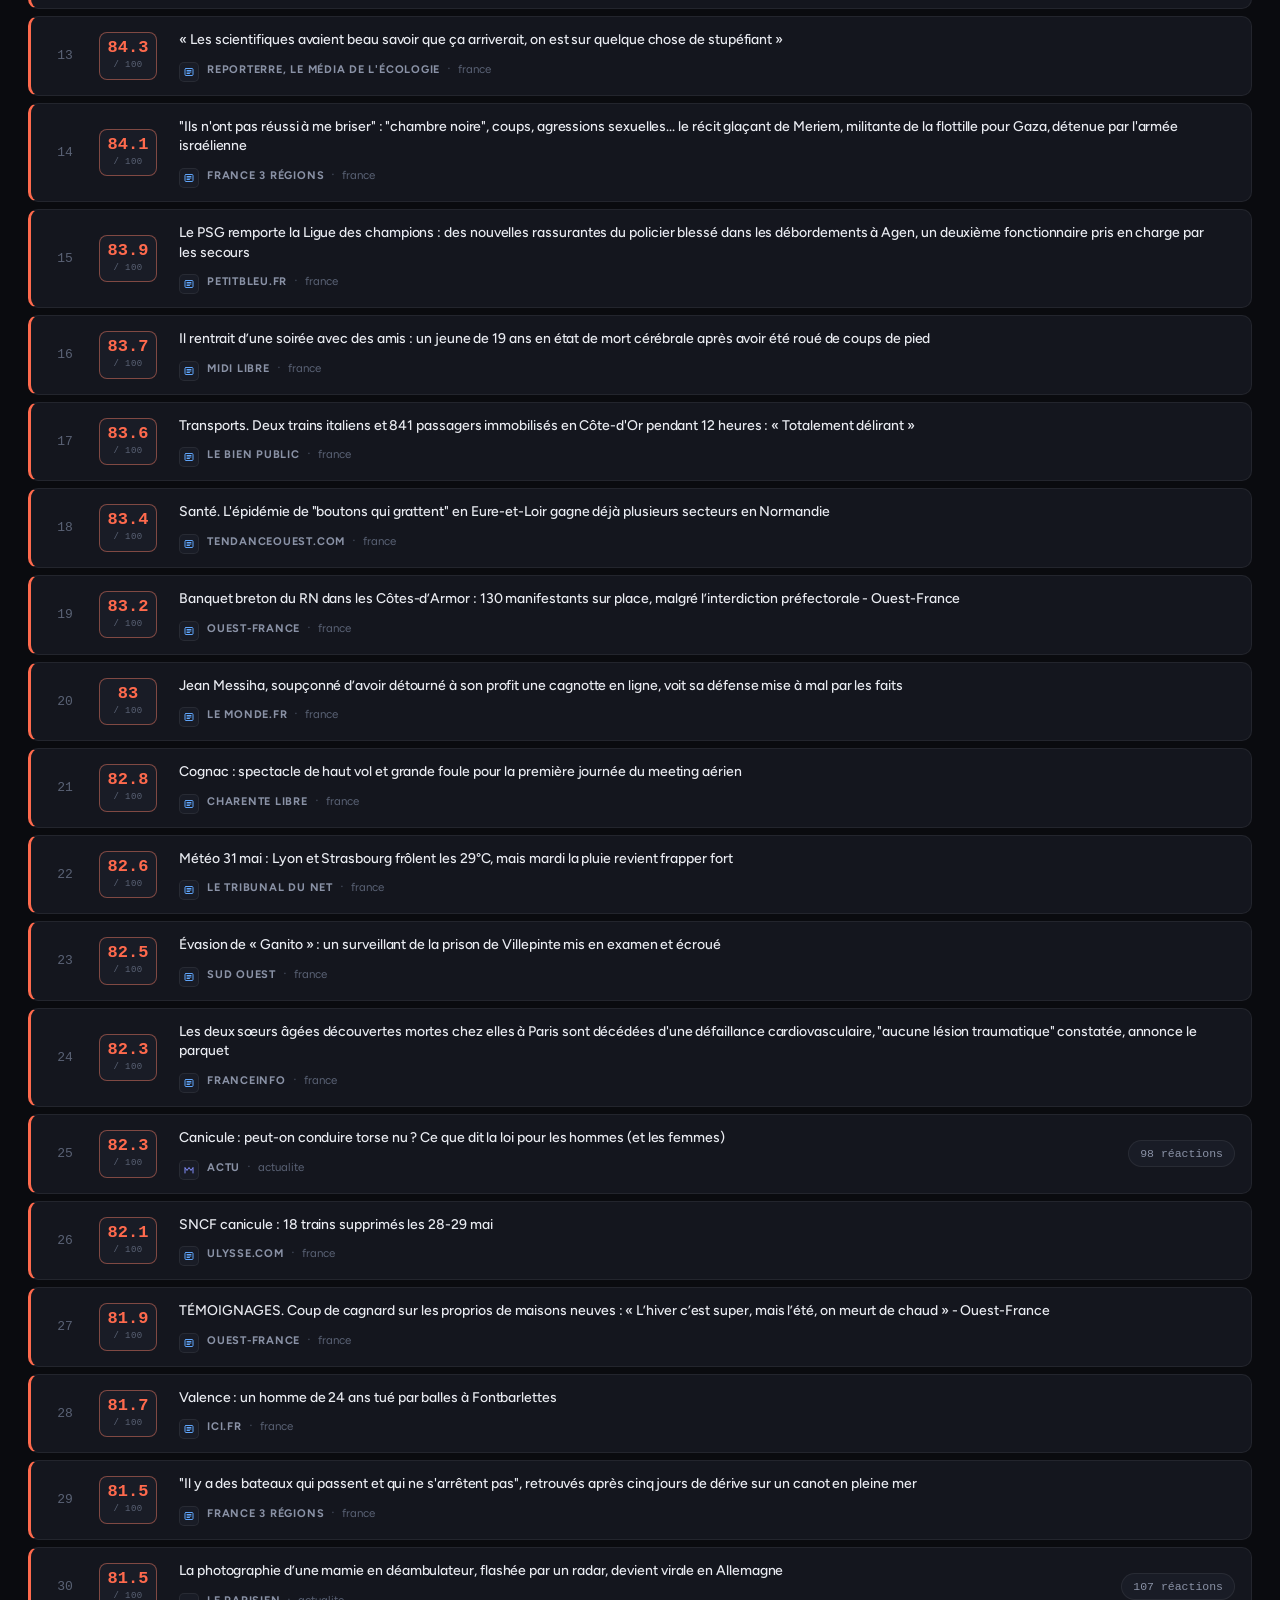
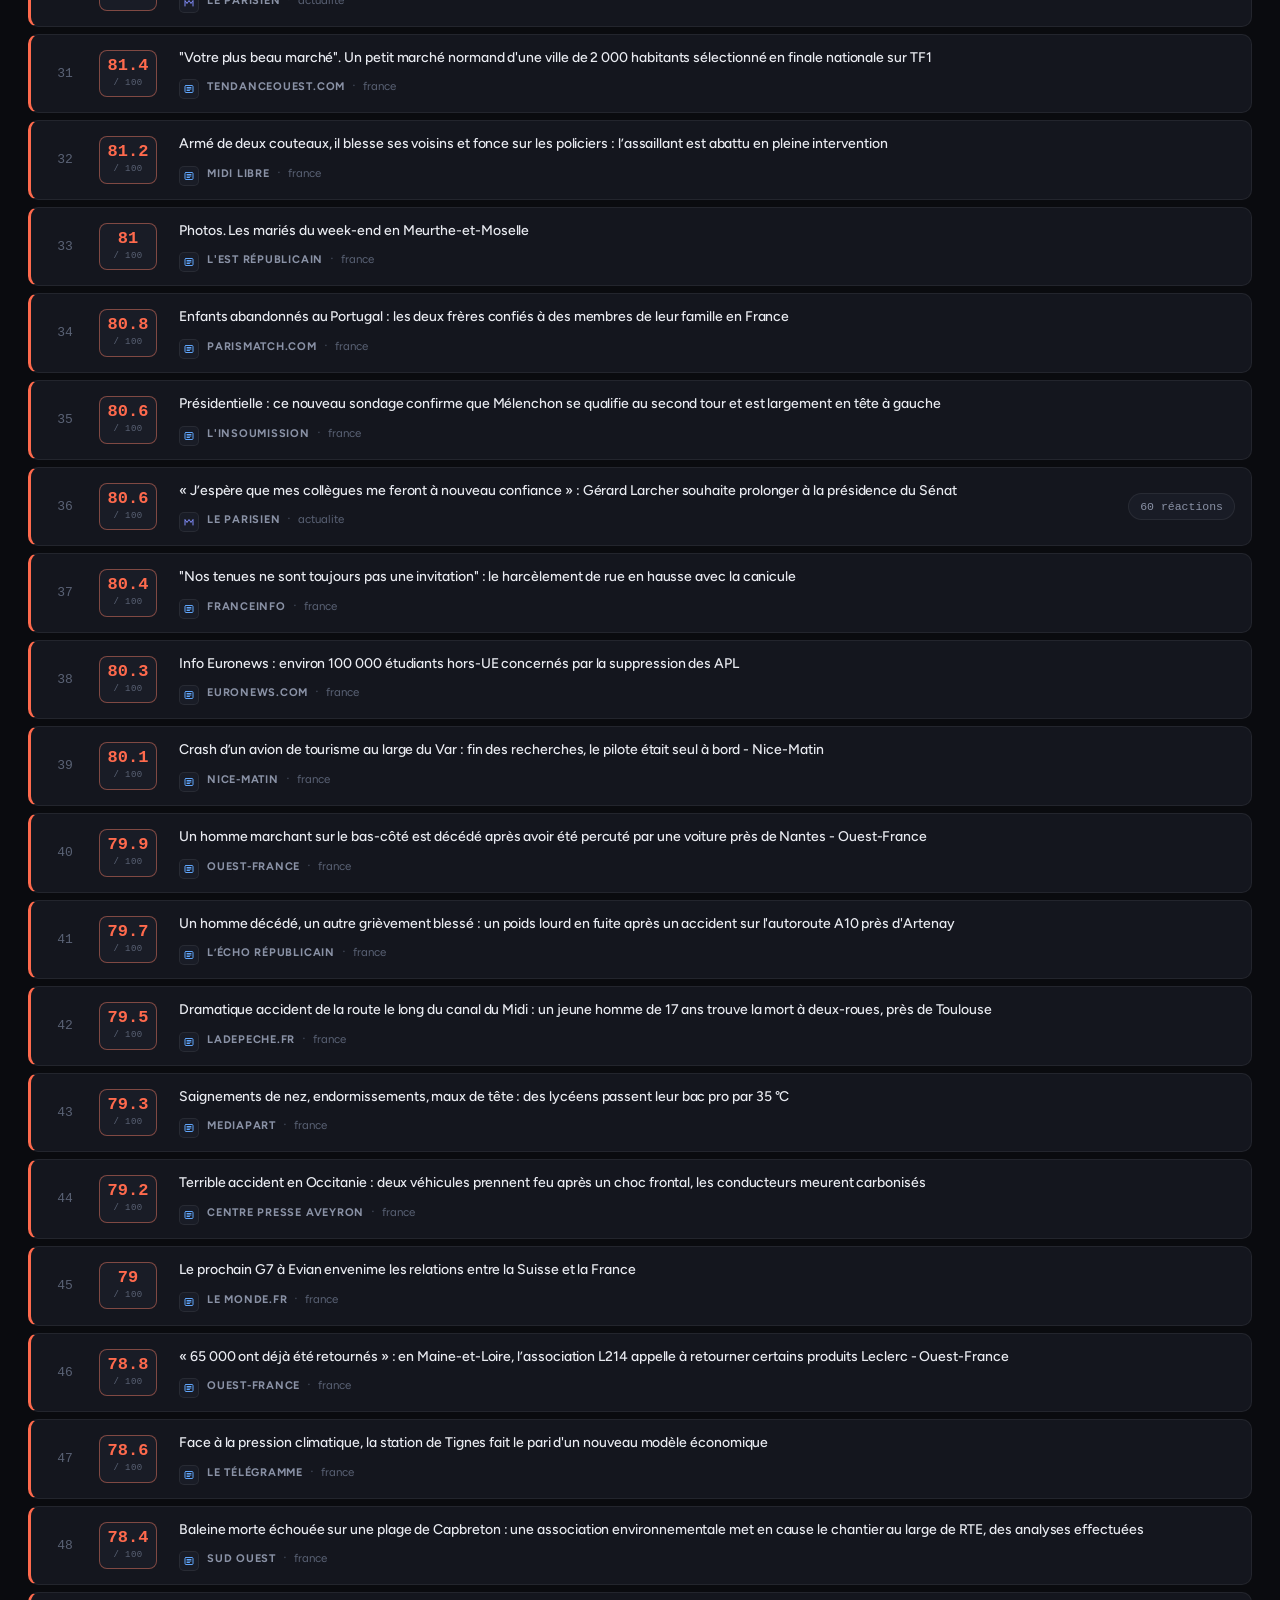
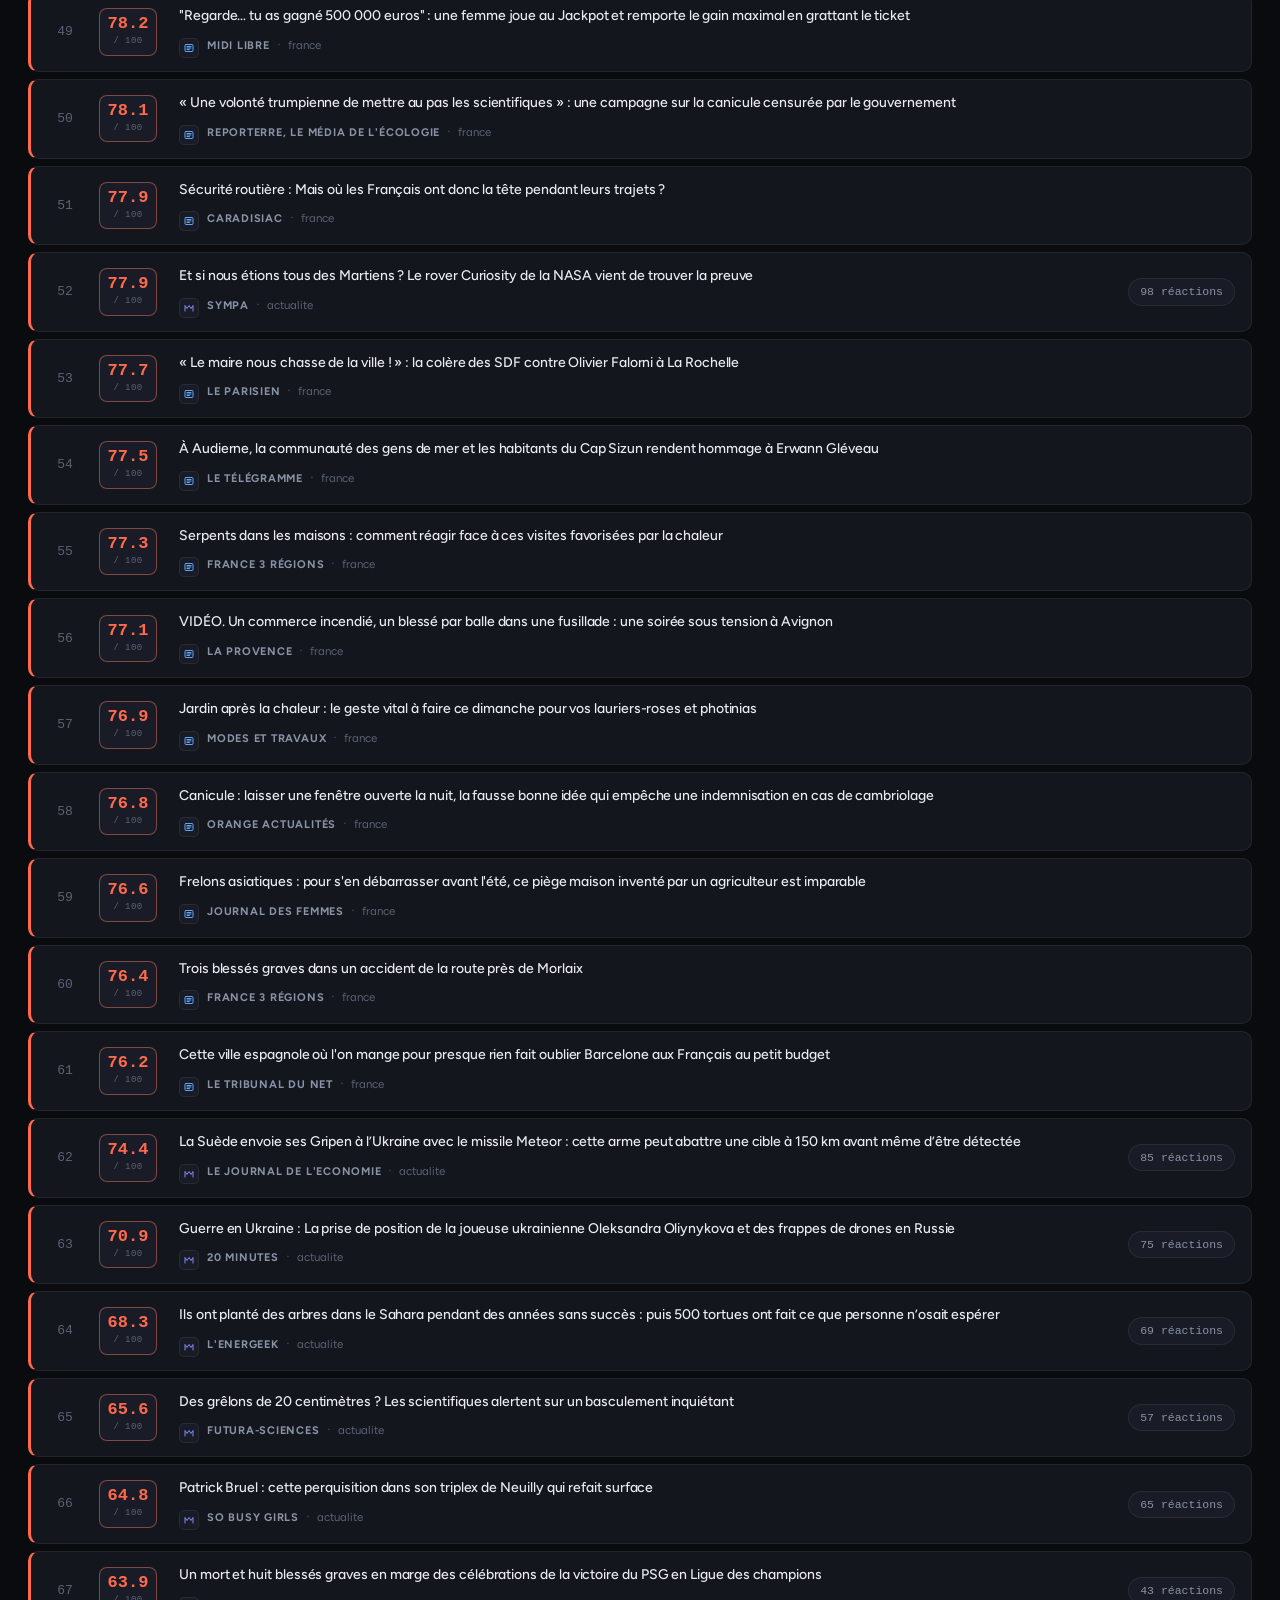
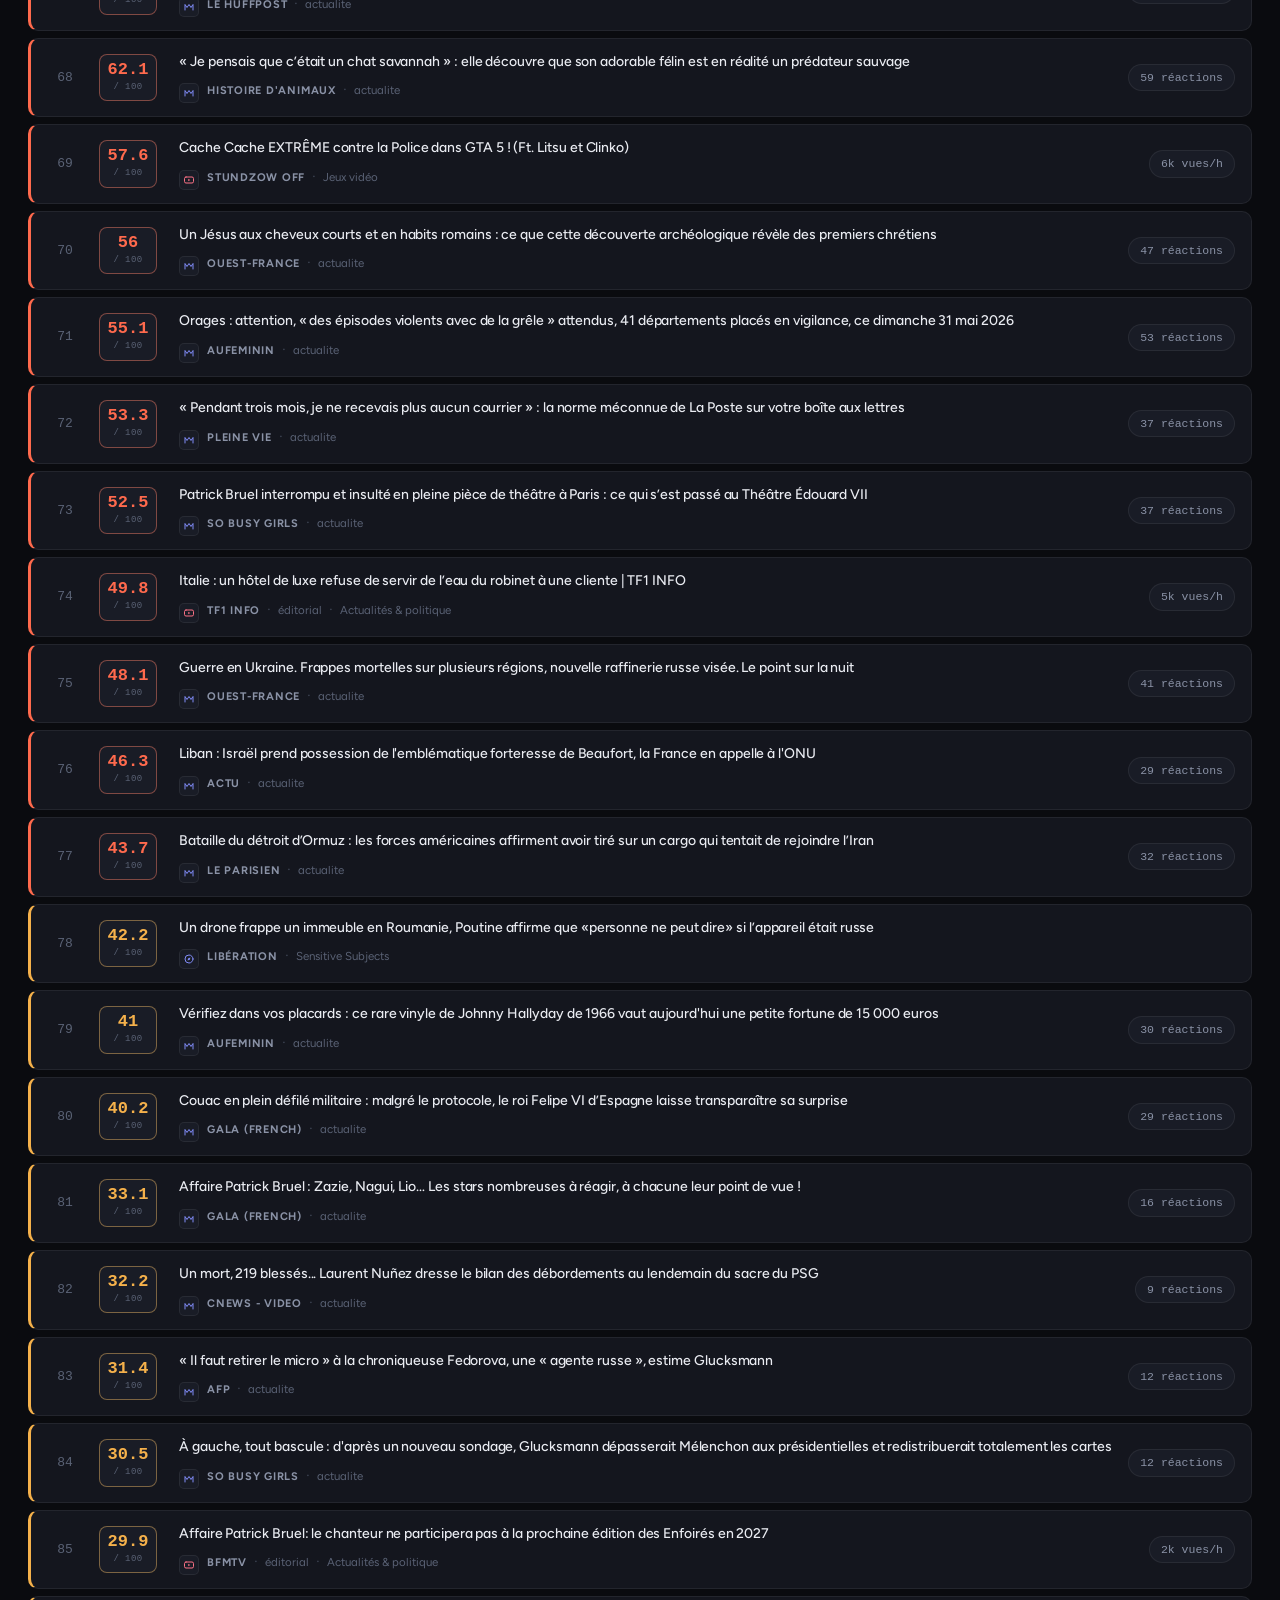
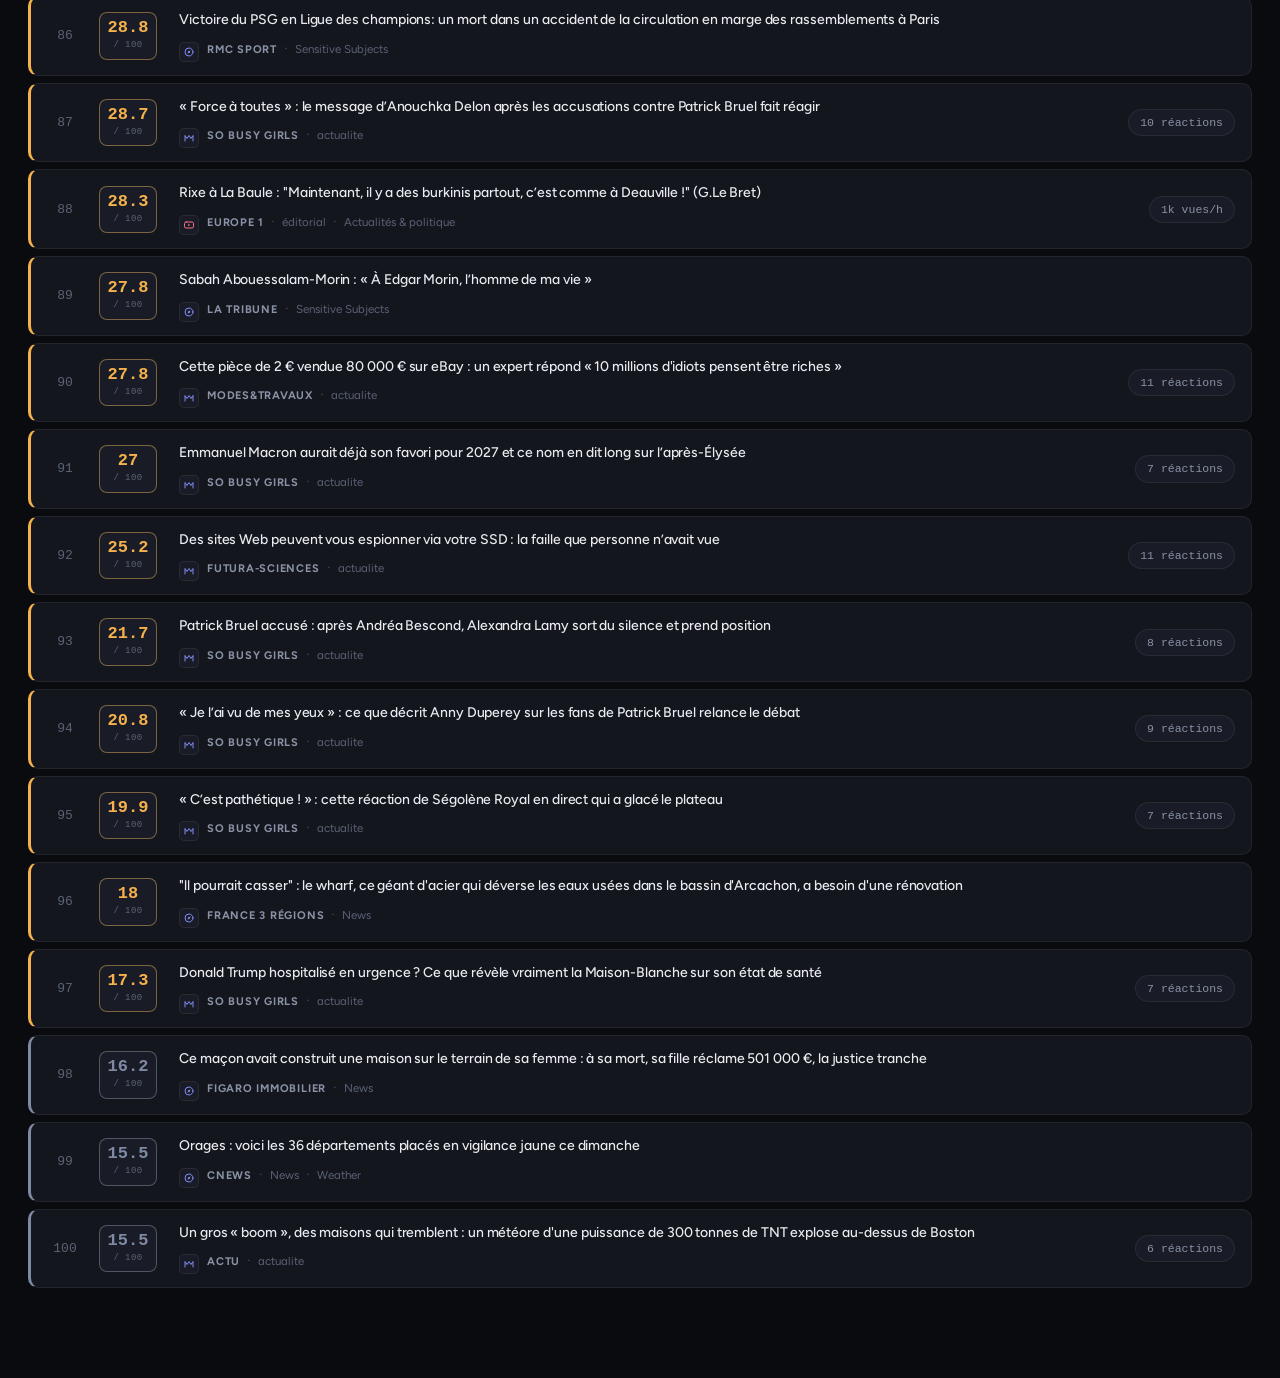
==== commit 55548f11: "refactor(scoring): score affiche sur /100 (etait /65 partout) Le scoring interne tournait sur une ec" ====
--- a/categories.html
+++ b/categories.html
@@ -70,6 +70,6 @@
 
     <script type="module" src="scripts/auth.js?v=tbr5"></script>
     <script type="module" src="scripts/shell-pro.js?v=tbr1"></script>
-    <script type="module" src="scripts/categories.js?v=tbr3"></script>
+    <script type="module" src="scripts/categories.js?v=tbr4"></script>
   </body>
 </html>
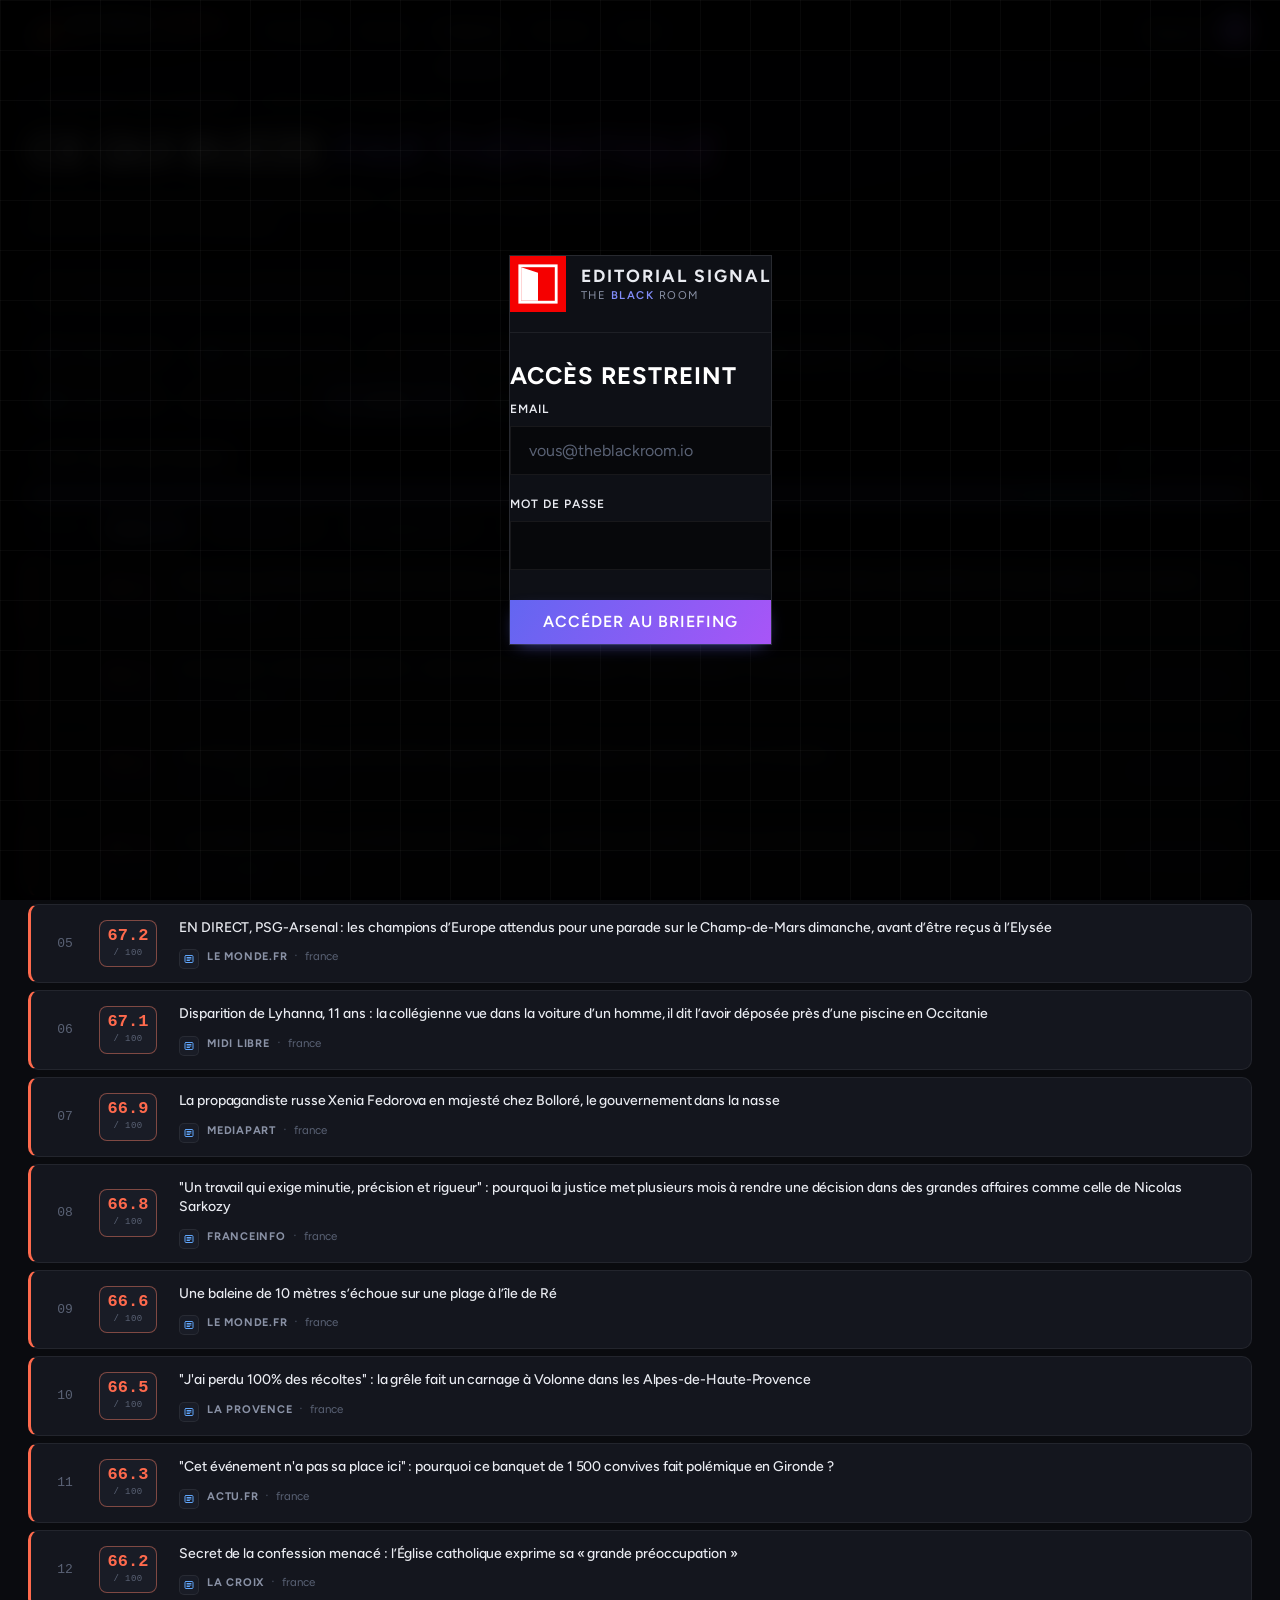
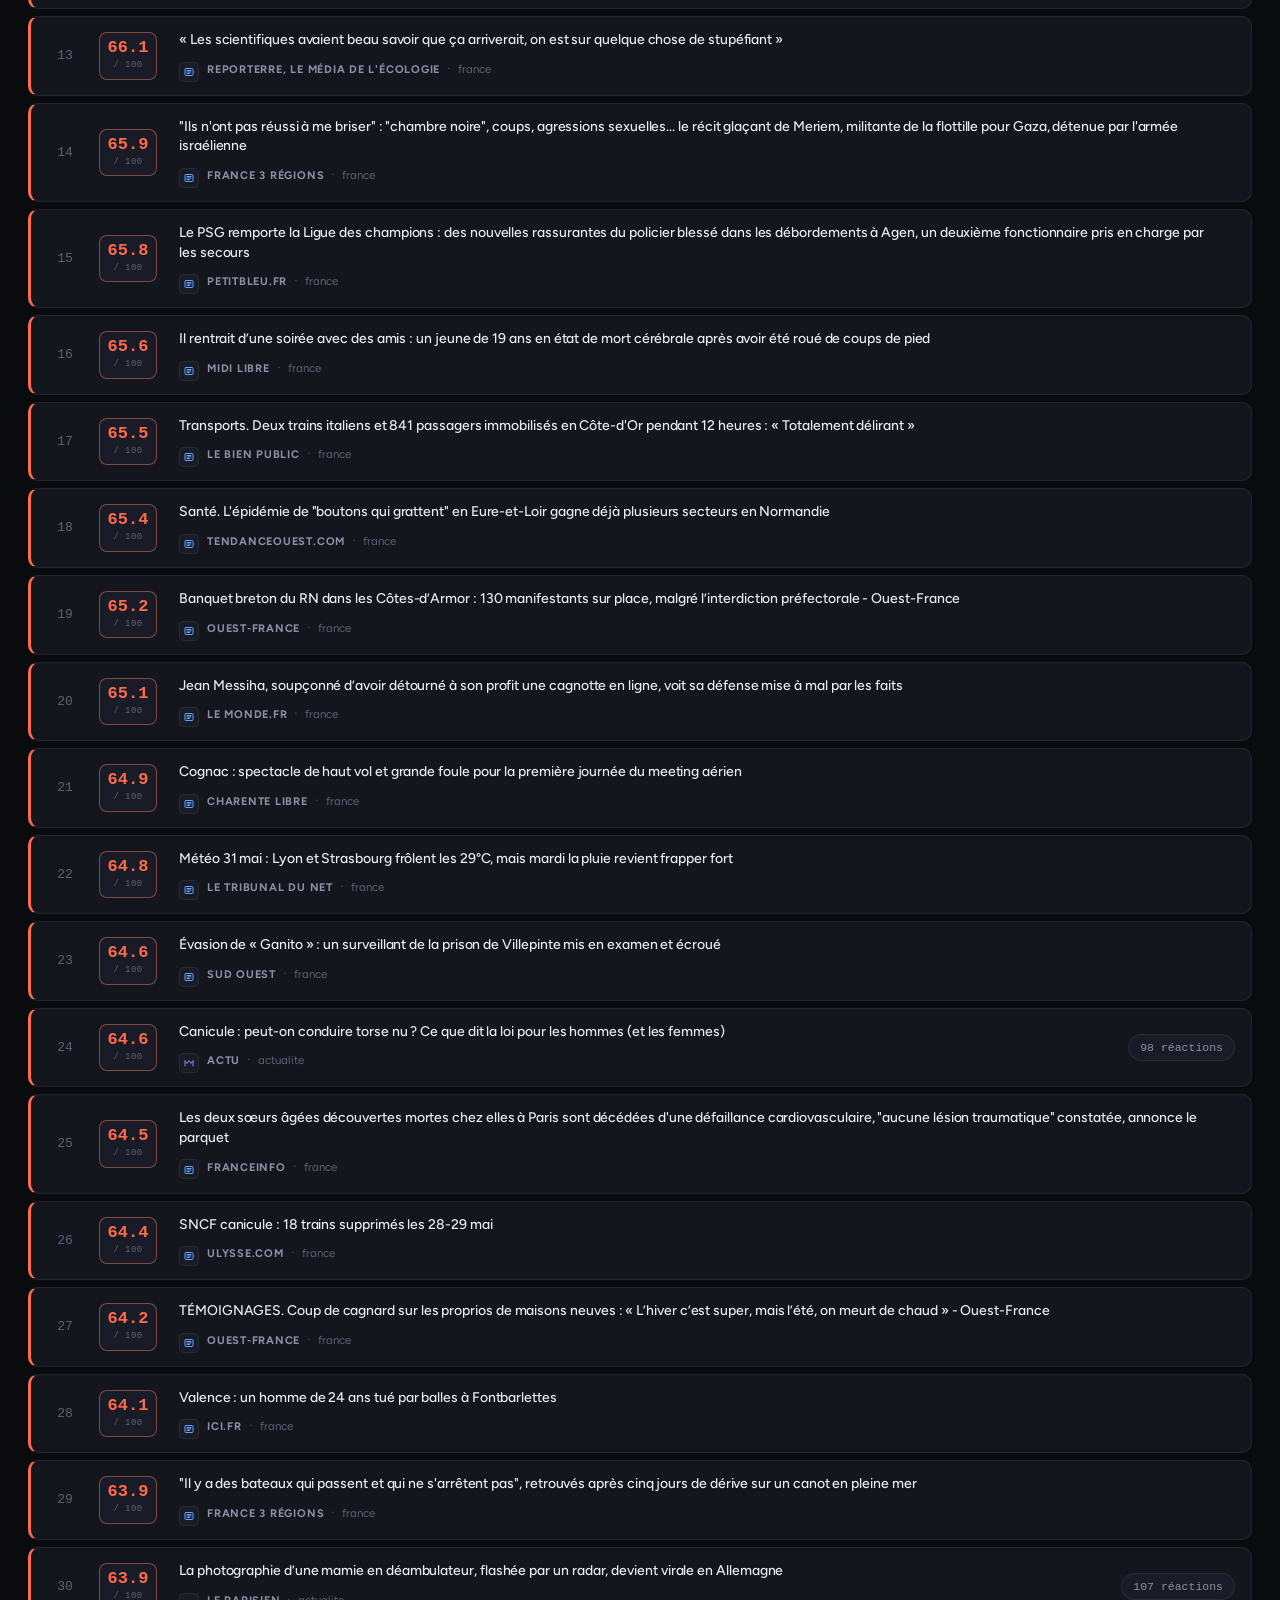
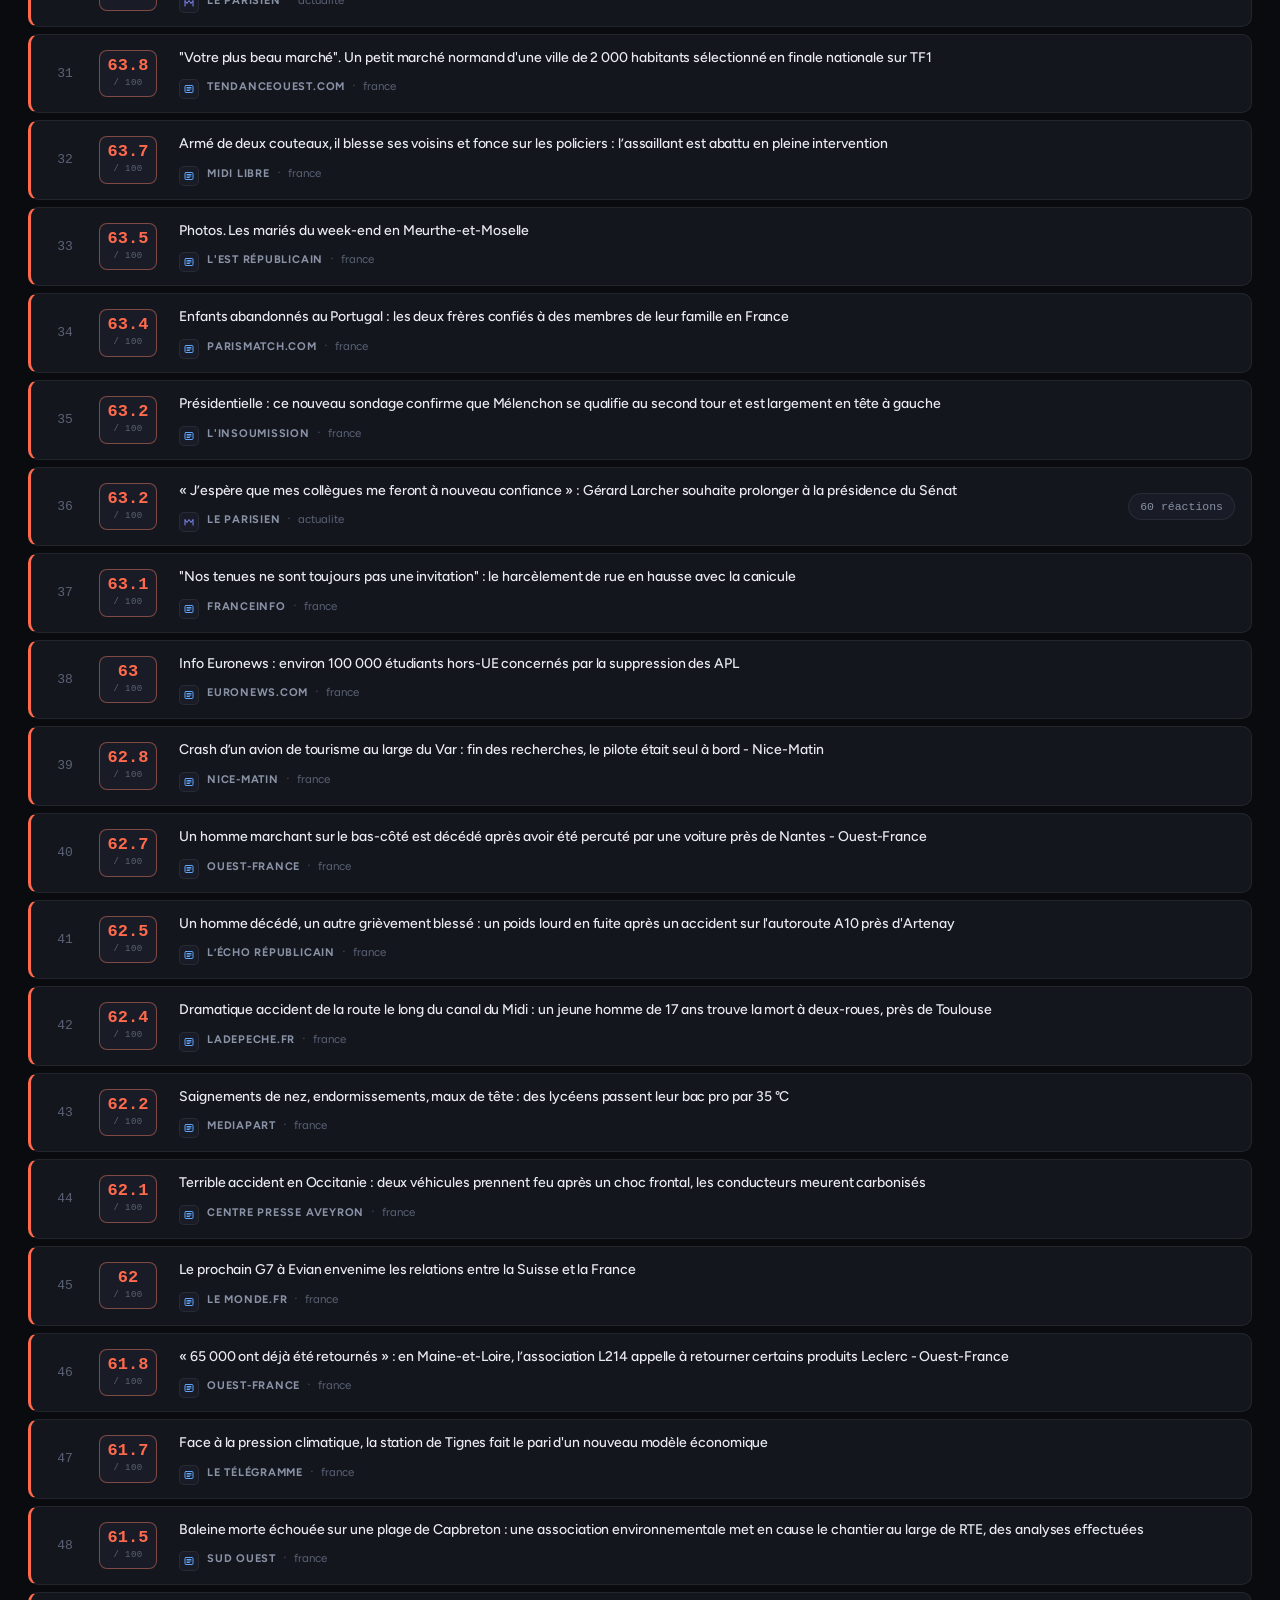
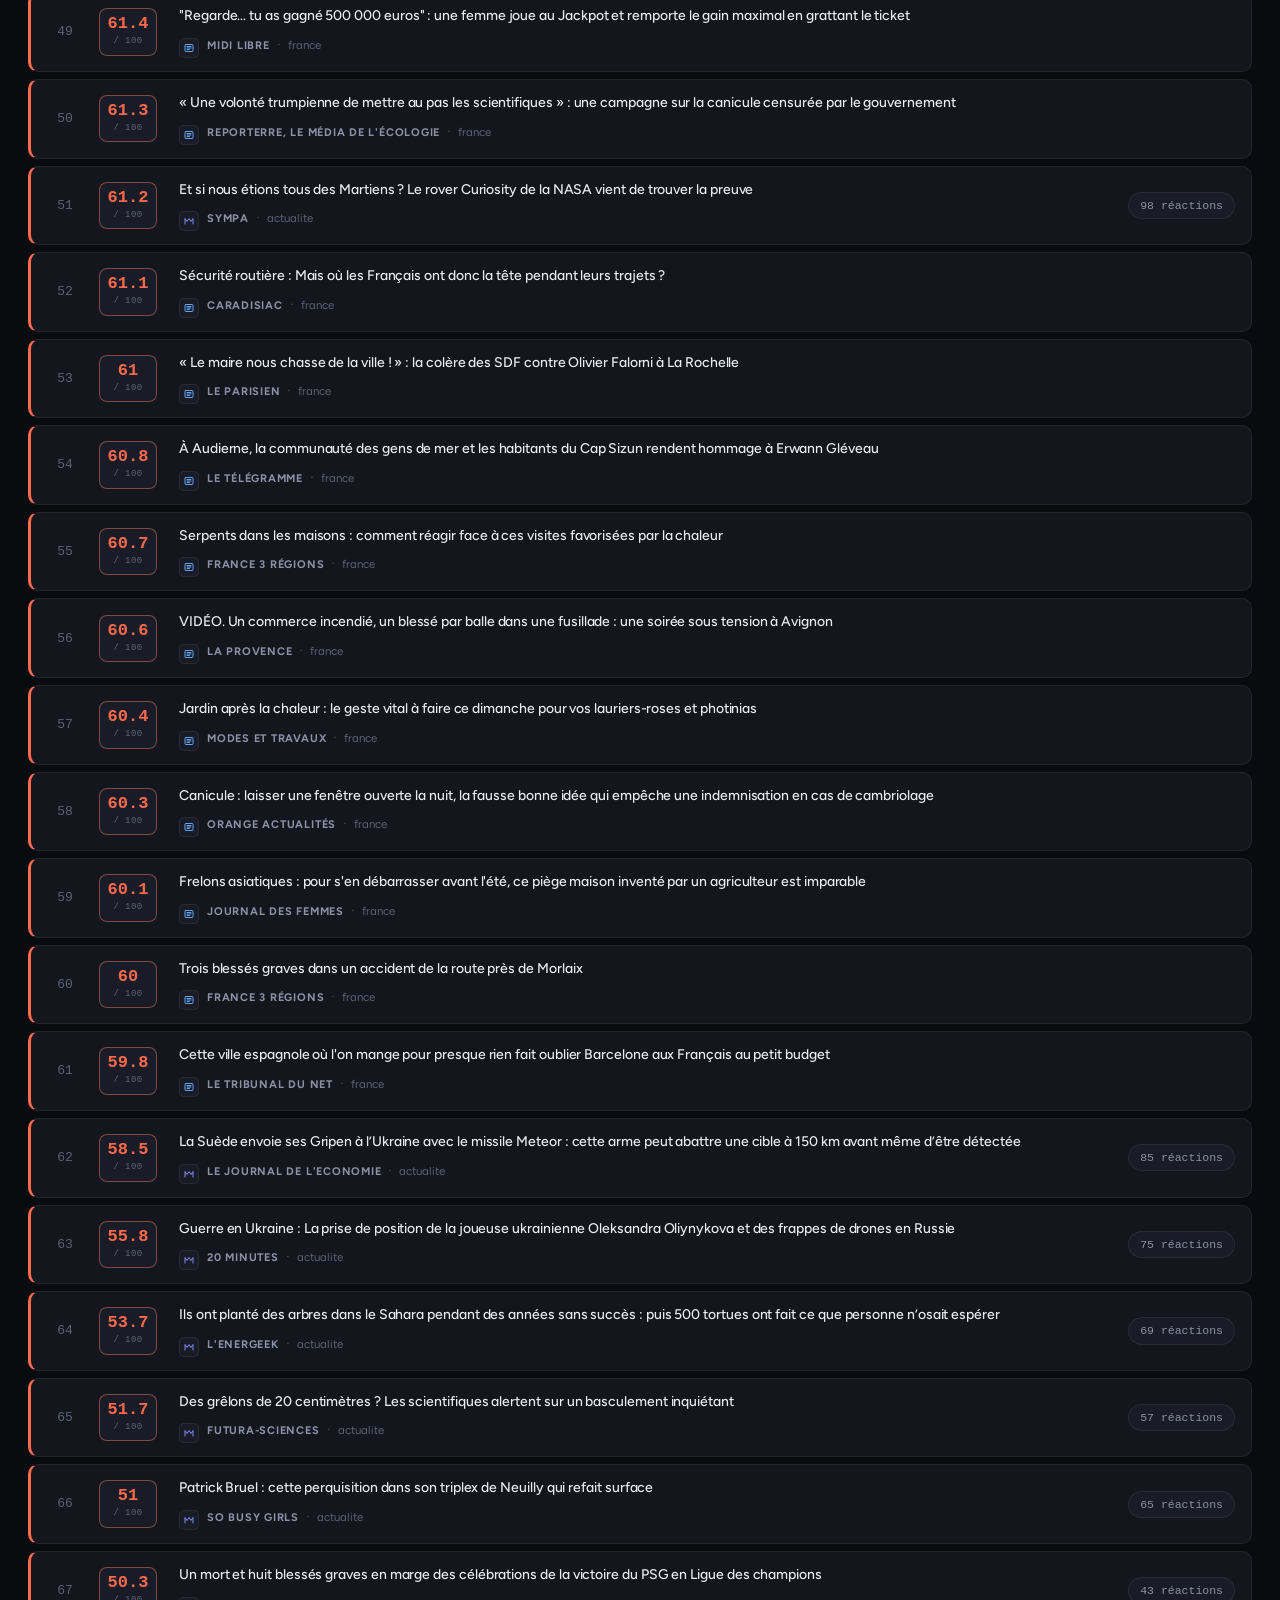
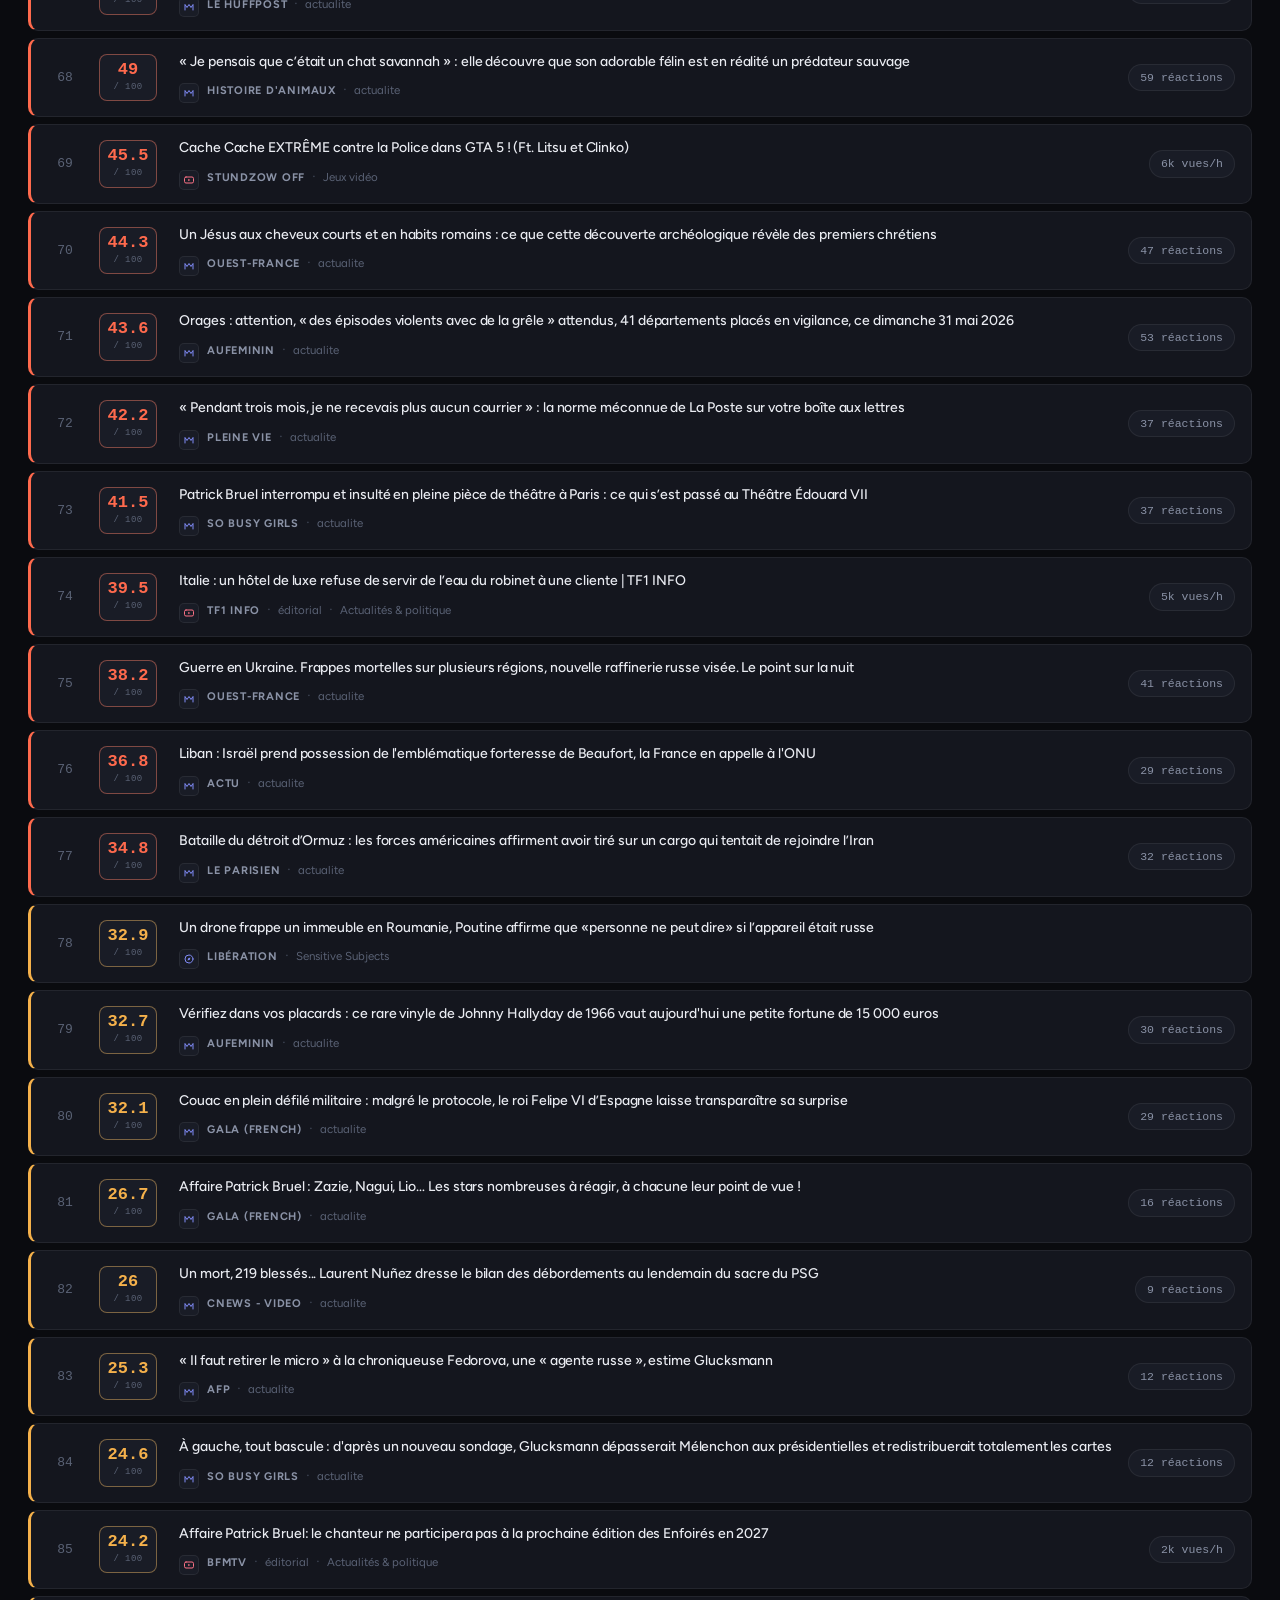
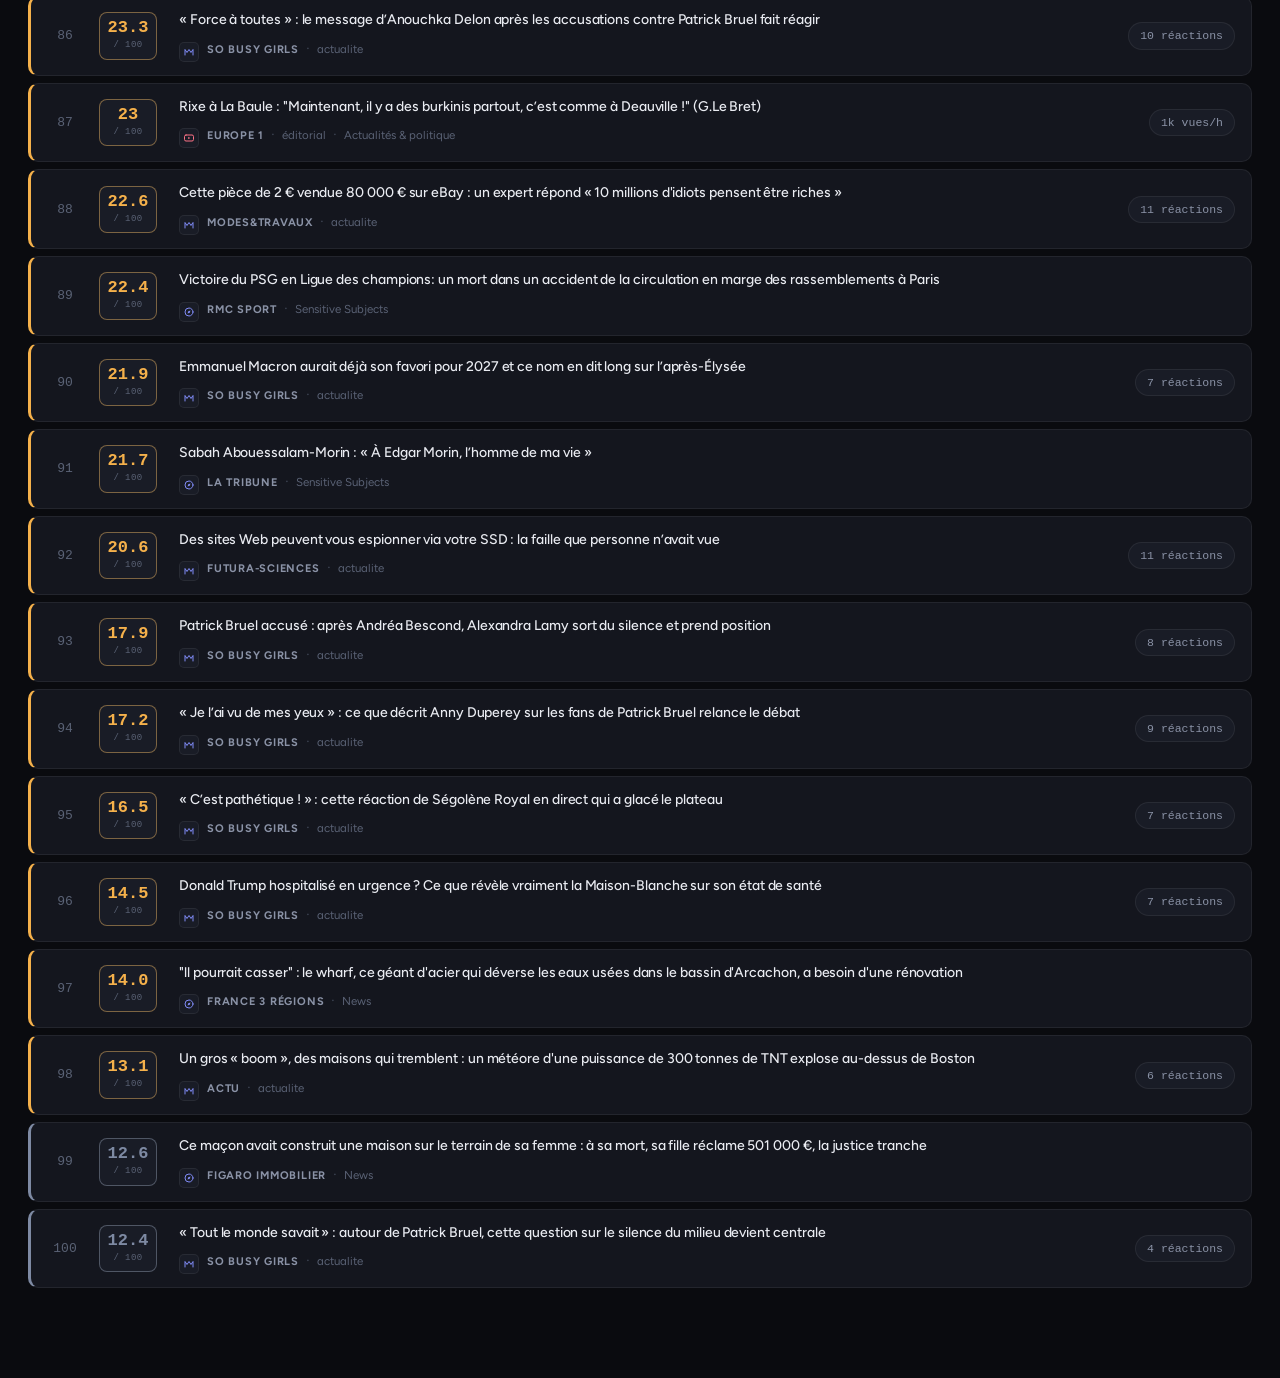
==== commit 5f0a20f7: "refactor(scoring): 100 reste exceptionnel (x1.2 au lieu de x100/65) Le rescale precedent x100/65 (~1" ====
--- a/categories.html
+++ b/categories.html
@@ -70,6 +70,6 @@
 
     <script type="module" src="scripts/auth.js?v=tbr5"></script>
     <script type="module" src="scripts/shell-pro.js?v=tbr1"></script>
-    <script type="module" src="scripts/categories.js?v=tbr4"></script>
+    <script type="module" src="scripts/categories.js?v=tbr5"></script>
   </body>
 </html>
